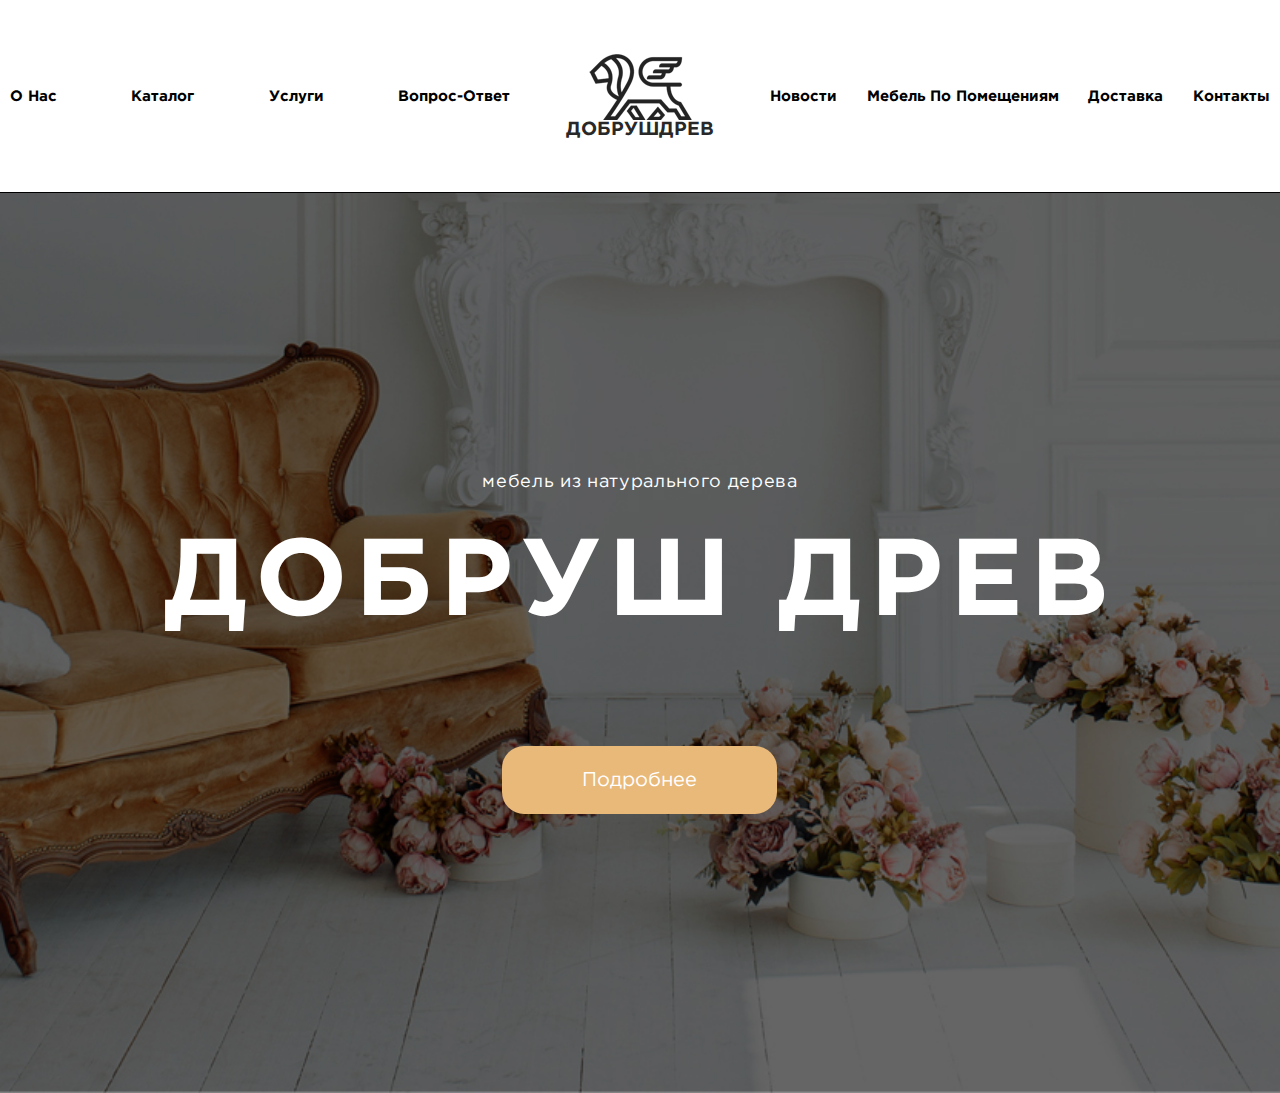
==== dobrobush_page01/index.html @ 9333db60 "update-25.09.2020.18:48" ====
<!DOCTYPE html>
<html lang="ru">
  <head>
    <meta charset="UTF-8"/>
    <meta name="viewport" content="width=device-width, initial-scale=1.0"/>
    <link rel="stylesheet" href="./css/style.css"/>
    <title>ООО "ДобрушДрев" | Мебель премиум класса и пиломатериал от производителя.</title>
  </head>
  <body>
    <div class="wrapper">
      <header class="header">
        <div class="container">
          <div class="header__body">
            <div class="header__logo submain"><a href=""><img src="./img/logo.png" alt=""/></a></div>
            <div class="header__burger"><span></span></div>
            <nav class="header__menu">
              <ul class="header__list">
                <li><a class="header__link" href="#">О нас</a></li>
                <li><a class="header__link" href="#">Каталог</a></li>
                <li><a class="header__link" href="#">Услуги</a></li>
                <li><a class="header__link" href="#">Вопрос-ответ</a></li>
              </ul>
              <div class="header__logo main"><img src="./img/logo.png" alt=""/>
                <h2>добрушдрев</h2>
              </div>
              <ul class="header__list">
                <li><a class="header__link" href="#">Новости</a></li>
                <li><a class="header__link" href="#">Мебель по помещениям</a></li>
                <li><a class="header__link" href="#">Доставка</a></li>
                <li><a class="header__link" href="#">Контакты</a></li>
              </ul>
            </nav>
          </div>
        </div>
      </header>
      <div class="home">
        <div class="container">
          <div class="home__content">
            <div class="home__subtitle">мебель из натурального дерева</div>
            <div class="home__title">ДОБРУШ ДРЕВ</div>
            <div class="home__button"><a class="home__link" href="#">Подробнее</a></div>
          </div>
        </div>
      </div>
      <script src="https://code.jquery.com/jquery-3.5.1.min.js" integrity="sha256-9/aliU8dGd2tb6OSsuzixeV4y/faTqgFtohetphbbj0=" crossorigin="anonymous"></script>
      <script src="./js/header.js"></script>
      <script src="./js/slider.js"></script>
      <script src="./js/slick.min.js"></script>
    </div>
  </body>
</html>
---- dobrobush_page01/css/style.css ----
@charset "UTF-8";
@font-face {
  font-family: "GothamPro";
  src: url("../fonts/GothamProRegular.eot");
  src: local("☺"), url("../fonts/GothamProRegular.woff") format("woff"), url("../fonts/GothamProRegular.ttf") format("truetype"), url("../fonts/GothamProRegular.svg") format("svg");
  font-weight: normal;
  font-style: normal;
}
@font-face {
  font-family: "GothamPro";
  src: url("../fonts/GothamProMedium.eot");
  src: local("☺"), url("../fonts/GothamProMedium.woff") format("woff"), url("../fonts/GothamProMedium.ttf") format("truetype"), url("../fonts/GothamProMedium.svg") format("svg");
  font-weight: 500;
  font-style: normal;
}
@font-face {
  font-family: "GothamPro";
  src: url("../fonts/GothamProBold.eot");
  src: local("☺"), url("../fonts/GothamProBold.woff") format("woff"), url("../fonts/GothamProBold.ttf") format("truetype"), url("../fonts/GothamProBold.svg") format("svg");
  font-weight: 700;
  font-style: normal;
}
/*Обнуление*/
* {
  padding: 0;
  margin: 0;
  border: 0;
}

*, *:before, *:after {
  box-sizing: border-box;
}

:focus, :active {
  outline: none;
}

a:focus, a:active {
  outline: none;
}

nav, footer, header, aside {
  display: block;
}

html, body {
  height: 100%;
  width: 100%;
  font-size: 100%;
  line-height: 1;
  font-size: 16px;
  font-family: Arial, Helvetica, sans-serif;
  -ms-text-size-adjust: 100%;
  -moz-text-size-adjust: 100%;
  -webkit-text-size-adjust: 100%;
  font-weight: 400;
}

input, button, textarea {
  font-family: inherit;
}

input::-ms-clear {
  display: none;
}

button {
  cursor: pointer;
}

button::-moz-focus-inner {
  padding: 0;
  border: 0;
}

a, a:visited {
  text-decoration: none;
}

a:hover {
  text-decoration: none;
}

ul li {
  list-style: none;
}

img {
  vertical-align: top;
}

h1, h2, h3, h4, h5, h6 {
  font-size: inherit;
  font-weight: 400;
}

/*--------------------*/
.header {
  width: 100%;
  top: 0;
  left: 0;
  z-index: 50;
  border-bottom: 1px solid #000;
}
.header:before {
  content: "";
  width: 100%;
  height: 100%;
  background-color: #fff;
  z-index: 2;
}
.header__body {
  position: relative;
  display: flex;
  justify-content: space-between;
  height: 192px;
  align-items: center;
}
.header__logo {
  display: flex;
  flex-direction: column;
  width: 163px;
  flex: 0 0 60px;
  position: relative;
  z-index: 3;
}
.header__logo h2 {
  color: #282828;
  font-size: 19px;
  font-weight: 700;
  text-transform: uppercase;
  text-align: center;
}
.header__logo img {
  margin: 0 auto;
  height: 66px;
  width: 103px;
  max-width: 100%;
  display: block;
}
.header__burger {
  display: none;
}
.header__menu {
  width: 100%;
  display: flex;
  justify-content: space-between;
}
.header__list {
  padding-top: 35px;
  display: flex;
  justify-content: space-between;
  width: 500px;
  display: flex;
  position: relative;
  z-index: 2;
}
.header__list li {
  list-style: none;
}
.header__link {
  font-weight: 700;
  color: #000;
  text-transform: capitalize;
  font-size: 15px;
  text-decoration: none;
}

.logo__title {
  color: #282828;
  font-size: 19px;
  font-weight: 700;
  text-transform: uppercase;
  text-align: center;
}

.submain {
  display: none;
  margin-left: 0;
}

@media (min-width: 2559px) {
  .header__body {
    height: 172px;
  }
  .header__list {
    padding-top: 35px;
    width: 500px;
    z-index: 2;
  }
  .header__link {
    font-weight: 700;
    font-size: 16px;
  }
  .header__logo {
    width: 163px;
    flex: 0 0 60px;
    z-index: 3;
  }
  .header__logo h2 {
    font-size: 20px;
    font-weight: 700;
  }
  .header__logo img {
    height: 56px;
    width: 93px;
  }

  .submain {
    display: none;
    margin-left: 0;
  }

  .logo__title {
    color: #282828;
    font-size: 18px;
    font-weight: 700;
    text-transform: uppercase;
    text-align: center;
  }
}
@media (max-width: 1024px) {
  .header__body {
    height: 172px;
  }
  .header__list {
    padding-top: 35px;
    width: 410px;
    z-index: 2;
  }
  .header__link {
    font-weight: 700;
    font-size: 14px;
  }
  .header__logo {
    width: 163px;
    flex: 0 0 60px;
    z-index: 3;
  }
  .header__logo h2 {
    font-size: 16px;
    font-weight: 700;
  }
  .header__logo img {
    height: 56px;
    width: 93px;
  }

  .submain {
    display: none;
    margin-left: 0;
  }

  .logo__title {
    color: #282828;
    font-size: 18px;
    font-weight: 700;
    text-transform: uppercase;
    text-align: center;
  }
}
@media (max-width: 768px) {
  .header {
    position: fixed;
  }
  .header:before {
    content: "";
    position: absolute;
    top: 0;
    left: 0;
    width: 100%;
    height: 100%;
    background-color: #fff;
    z-index: 2;
  }
  .header__logo {
    flex: 0 0 40px;
  }
  .header__logo img {
    margin: 0 auto;
    height: 40px;
    width: 56px;
    max-width: 103px;
    display: block;
  }
  .header__body {
    height: 60px;
    display: flex;
  }
  .header__body.active {
    justify-content: center;
  }
  .header__burger {
    display: block;
    position: relative;
    width: 30px;
    height: 20px;
    position: relative;
    z-index: 3;
  }
  .header__burger span {
    background-color: #000;
    position: absolute;
    left: 0;
    width: 100%;
    height: 2px;
    top: 9px;
    transition: all 0.3s ease 0s;
  }
  .header__burger:before, .header__burger:after {
    background-color: #000;
    content: "";
    position: absolute;
    width: 100%;
    height: 2px;
    left: 0;
    transition: all 0.3s ease 0s;
  }
  .header__burger:before {
    top: 0;
  }
  .header__burger:after {
    bottom: 0;
  }
  .header__menu {
    overflow: auto;
    position: fixed;
    top: -100%;
    left: 0;
    width: 100%;
    height: 100%;
    background-color: #e9b979;
    padding: 70px 10px 20px 10px;
    transition: all 0.3s ease 0s;
    display: flex;
    flex-direction: column;
    justify-content: start;
  }
  .header__menu.active {
    top: 0;
    padding-top: 90px;
  }
  .header__list {
    top: 0;
    display: block;
    width: 350px;
    margin: 0 auto;
  }
  .header__link {
    text-align: center;
    font-size: 28px;
    margin: 0 auto;
    color: #fff;
  }
  .header__burger.active span {
    transform: scale(0);
  }
  .header__burger.active:before {
    transform: rotate(45deg);
    top: 9px;
  }
  .header__burger.active:after {
    transform: rotate(-45deg);
    bottom: 9px;
  }

  .main {
    display: none;
  }

  .content__text {
    padding-top: 10px;
  }

  .submain {
    display: block;
  }

  body.lock {
    overflow: hidden;
  }
}
@media (max-width: 500px) {
  .header__list {
    top: 0;
    display: block;
    width: 300px;
    margin: 0 auto;
  }
  .header__link {
    text-align: center;
    font-size: 24px;
    margin: 0 auto;
    color: #fff;
  }
}
.home {
  background: url(../img/home-background.jpg) no-repeat center;
  background-size: cover;
  color: #fff;
  text-align: center;
  height: 100vh;
  display: flex;
  flex-direction: column;
  justify-content: center;
}
.home__content {
  padding: 0 10px 0 10px;
}
.home__subtitle {
  font-size: 18px;
  font-weight: 400;
  letter-spacing: 0.66px;
}
.home__title {
  margin-top: 38px;
  margin-bottom: 108px;
  font-size: 109px;
  font-weight: bold;
  letter-spacing: 7.22px;
}
.home__button {
  display: flex;
  justify-content: center;
}
.home__link {
  margin: 0 auto;
  display: block;
  color: #fff;
  padding: 24px 80px;
  background-color: #e9b979;
  transition: 0.3s linear;
  border-radius: 22px;
  font-size: 20px;
}
.home__link:hover {
  background-color: #fff;
  color: #e9b979;
}

@media screen and (width: 2560px) {
  .home__content {
    padding: 0 10px 0 10px;
  }
  .home__subtitle {
    font-size: 36px;
  }
  .home__title {
    margin-top: 48px;
    margin-bottom: 118px;
    font-size: 100px;
  }
  .home__link {
    margin: 0 auto;
    display: block;
    color: #fff;
    padding: 38px 96px;
    font-size: 34px;
    border-radius: 42px;
  }
}
@media screen and (max-width: 1025px) {
  .home__title {
    font-size: 80px;
  }
}
@media screen and (max-width: 769px) {
  .home {
    margin-top: 60px;
  }
  .home__content {
    padding: 0 10px 0 10px;
  }
  .home__subtitle {
    font-size: 16px;
  }
  .home__title {
    margin-top: 28px;
    margin-bottom: 38px;
    font-size: 60px;
  }
  .home__link {
    padding: 18px 74px;
    font-size: 24px;
  }
}
@media screen and (max-width: 426px) {
  .home__content {
    padding: 0 10px 0 10px;
  }
  .home__subtitle {
    font-size: 14px;
  }
  .home__title {
    margin-top: 36px;
    margin-bottom: 44px;
    font-size: 38px;
  }
  .home__link {
    padding: 14px 70px;
    font-size: 22px;
  }
}
@media screen and (max-width: 376px) {
  .home__content {
    padding: 0 10px 0 10px;
  }
  .home__subtitle {
    font-size: 12px;
  }
  .home__title {
    margin-top: 28px;
    margin-bottom: 38px;
    font-size: 32px;
  }
  .home__link {
    padding: 14px 70px;
    font-size: 20px;
  }
}
@media screen and (max-width: 321px) {
  .home__content {
    padding: 0 10px 0 10px;
  }
  .home__subtitle {
    font-size: 12px;
  }
  .home__title {
    margin-top: 28px;
    margin-bottom: 38px;
    font-size: 26px;
  }
  .home__link {
    padding: 10px 40px;
    font-size: 18px;
  }
}
.wrapper {
  overflow: hidden;
  font-family: GothamPro;
}

.container {
  padding: 0 10px;
  overflow: hidden;
  max-width: 1440px;
  margin: 0 auto;
}
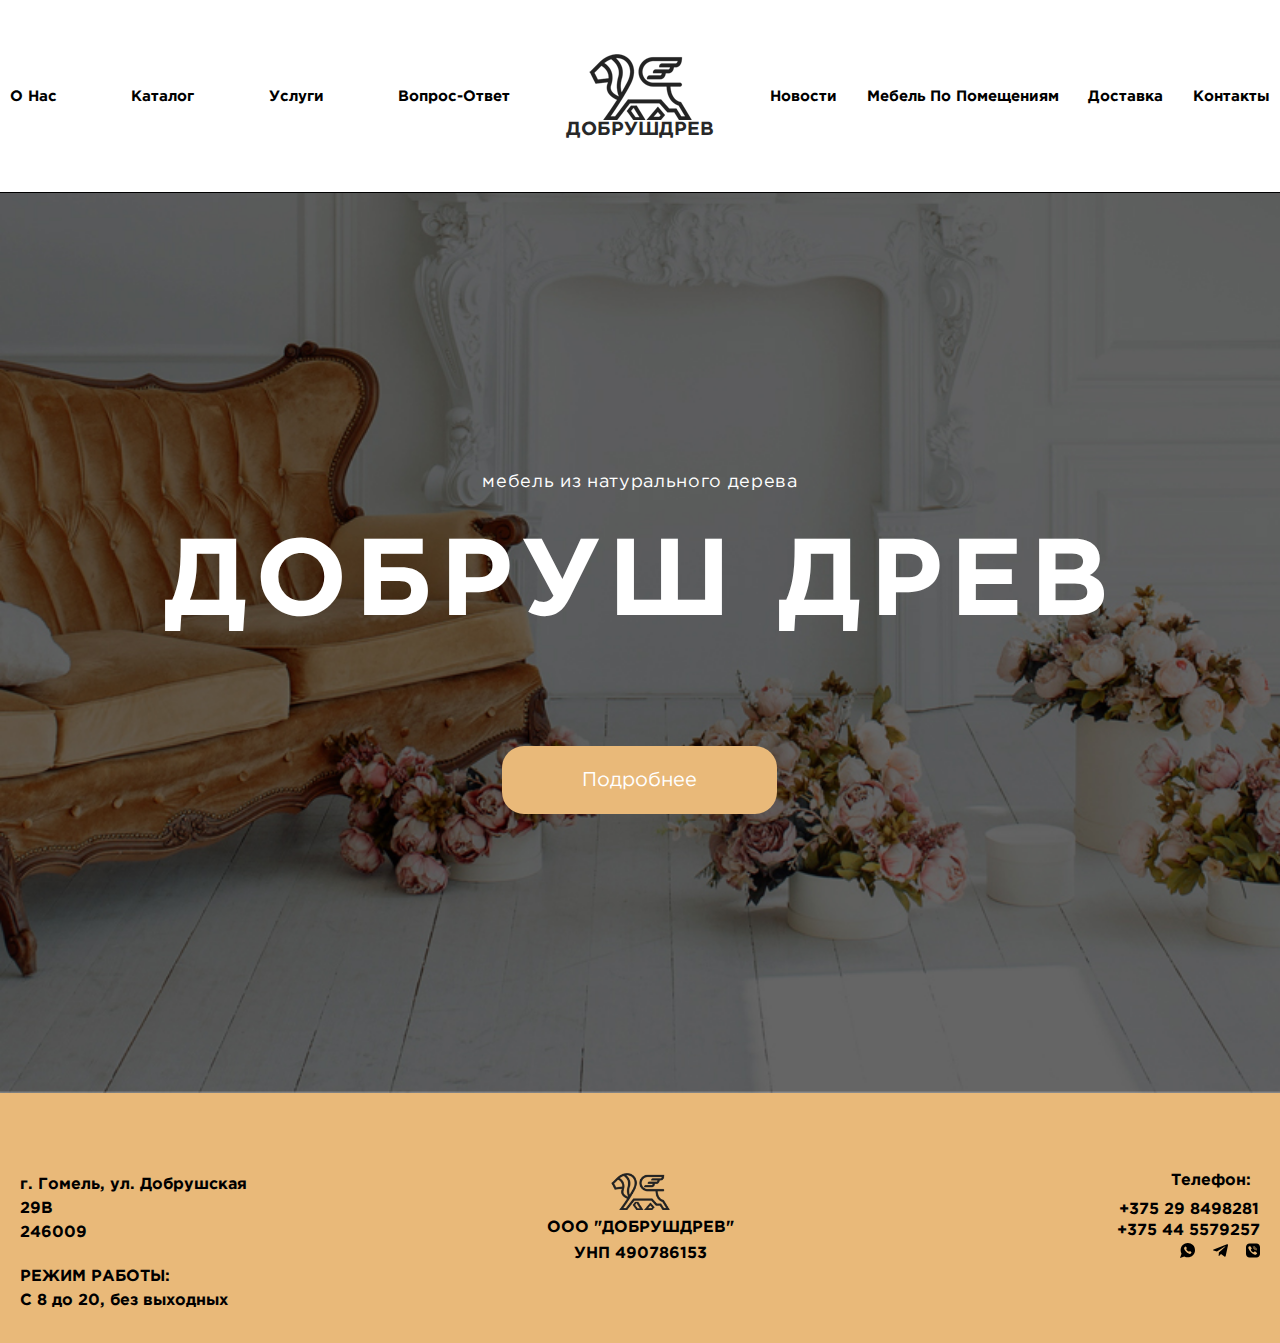
==== commit cf37a638: "update-25.09.2020.18:56" ====
--- a/dobrobush_page01/index.html
+++ b/dobrobush_page01/index.html
@@ -42,6 +42,30 @@
           </div>
         </div>
       </div>
+      <footer class="footer">
+        <div class="container">
+          <div class="footer__content">
+            <div class="footer__left-block">
+              <div class="footer__address">г. Гомель, ул. Добрушская 29В<br/>246009</div>
+              <div class="footer__operating-mode">РЕЖИМ РАБОТЫ:<br/>С 8 до 20, без выходных</div>
+            </div>
+            <div class="footer__center-block">
+              <div class="footer__logo"><a href=""><img class="footer-logo__img" src="./img/logo.png" alt=""/></a>
+                <div class="footer__title">ООО "ДОБРУШДРЕВ"</div>
+                <div class="footer__subtitle">УНП 490786153</div>
+              </div>
+            </div>
+            <div class="footer__right-block">
+              <div class="footer__tel-num">
+                <div class="tel-num__title">Телефон:</div>
+                <div class="tel-num__tel-num1">+375 29 8498281 </div>
+                <div class="tel-num__tel-num2">+375 44 5579257</div>
+              </div>
+              <div class="footer__list-of-soc-net"><a class="footer__whatsapp" href=""><img class="whatsapp__img" src="./img/ico/whatsapp.svg" alt=""/></a><a class="footer__telegram" href=""><img class="telegram__img" src="./img/ico/telegram.svg" alt=""/></a><a class="footer__viber" href=""><img class="viber__img" src="./img/ico/viber.svg" alt=""/></a></div>
+            </div>
+          </div>
+        </div>
+      </footer>
       <script src="https://code.jquery.com/jquery-3.5.1.min.js" integrity="sha256-9/aliU8dGd2tb6OSsuzixeV4y/faTqgFtohetphbbj0=" crossorigin="anonymous"></script>
       <script src="./js/header.js"></script>
       <script src="./js/slider.js"></script>
--- a/dobrobush_page01/css/style.css
+++ b/dobrobush_page01/css/style.css
@@ -259,7 +259,7 @@
     text-align: center;
   }
 }
-@media (max-width: 768px) {
+@media (max-width: 934px) {
   .header {
     position: fixed;
   }
@@ -535,6 +535,363 @@
     font-size: 18px;
   }
 }
+.footer {
+  margin-top: auto;
+  padding: 0 10px;
+  width: 100%;
+  background-color: #e9b979;
+  font-weight: bold;
+}
+.footer__content {
+  height: 250px;
+  display: flex;
+  flex-wrap: wrap;
+  justify-content: space-between;
+}
+.footer__left-block {
+  margin-top: 80px;
+  line-height: 1.5;
+  display: flex;
+  flex-direction: column;
+  max-width: 260px;
+}
+.footer__address {
+  margin-bottom: 20px;
+}
+.footer__center-block {
+  margin-top: 80px;
+  display: flex;
+  flex-direction: column;
+  text-align: center;
+  width: 260px;
+}
+.footer__title {
+  margin-bottom: 10px;
+}
+.footer__right-block {
+  position: relative;
+  margin-top: 80px;
+  display: flex;
+  flex-direction: column;
+  width: 260px;
+}
+.footer__tel-num {
+  position: absolute;
+  right: 0;
+  text-align: center;
+  display: flex;
+  flex-direction: column;
+}
+.footer__list-of-soc-net {
+  position: absolute;
+  right: 0;
+  top: 60px;
+  margin-top: 10px;
+  margin-bottom: 10px;
+  margin-left: 48px;
+  width: 80px;
+  display: flex;
+  justify-content: space-between;
+}
+.tel-num__title {
+  margin-left: 45px;
+  margin-bottom: 13px;
+}
+.tel-num__tel-num1 {
+  margin-bottom: 5px;
+}
+.footer-logo__img {
+  margin-bottom: 10px;
+  width: 59px;
+  height: 37px;
+}
+
+.whatsapp__img {
+  display: block;
+  height: 15px;
+  width: 15px;
+}
+
+.telegram__img {
+  display: block;
+  width: 19px;
+  height: 15px;
+}
+
+.viber__img {
+  display: block;
+  width: 14px;
+  height: 15px;
+}
+
+@media screen and (max-width: 1023px) {
+  .footer {
+    width: 100%;
+  }
+  .footer__content {
+    height: 230px;
+  }
+  .footer__left-block {
+    margin-top: 80px;
+    max-width: 230px;
+    font-size: 14px;
+  }
+  .footer__address {
+    margin-bottom: 20px;
+    font-size: 14px;
+  }
+  .footer__center-block {
+    margin-top: 80px;
+    width: 230px;
+  }
+  .footer__title {
+    margin-bottom: 10px;
+  }
+  .footer__right-block {
+    margin-top: 80px;
+    width: 240px;
+    font-size: 14px;
+  }
+  .footer__list-of-soc-net {
+    right: 0;
+    top: 60px;
+    margin-top: 20px;
+    margin-bottom: 10px;
+    margin-left: 48px;
+    width: 100px;
+    display: flex;
+    justify-content: space-between;
+  }
+
+  .footer-logo__img {
+    margin-bottom: 10px;
+    width: 64px;
+    height: 42px;
+  }
+
+  .whatsapp__img {
+    height: 20px;
+    width: 20px;
+  }
+
+  .telegram__img {
+    width: 24px;
+    height: 20px;
+  }
+
+  .viber__img {
+    width: 19px;
+    height: 20px;
+  }
+}
+@media screen and (max-width: 768px) {
+  .footer {
+    width: 100%;
+  }
+  .footer__content {
+    height: 230px;
+  }
+  .footer__left-block {
+    margin-top: 80px;
+    max-width: 200px;
+    font-size: 13px;
+  }
+  .footer__address {
+    margin-bottom: 20px;
+    font-size: 13px;
+  }
+  .footer__center-block {
+    margin-top: 80px;
+    width: 200px;
+  }
+  .footer__title {
+    margin-bottom: 10px;
+  }
+  .footer__right-block {
+    margin-top: 80px;
+    width: 200px;
+    font-size: 13px;
+  }
+  .footer__list-of-soc-net {
+    width: 80px;
+  }
+}
+@media screen and (max-width: 657px) {
+  .footer {
+    position: static;
+    width: 100%;
+  }
+  .footer__content {
+    min-height: 425px;
+    display: flex;
+    flex-wrap: wrap;
+    justify-content: space-between;
+    justify-content: center;
+  }
+  .footer__left-block {
+    justify-content: center;
+    margin-top: 0px;
+    max-width: 450px;
+    font-size: 16px;
+    height: 110px;
+  }
+  .footer__address {
+    margin-bottom: 0px;
+    font-size: 16px;
+  }
+  .footer__center-block {
+    height: 110px;
+    justify-content: center;
+    margin-top: 0px;
+    width: 450px;
+  }
+  .footer__title {
+    margin-bottom: 10px;
+  }
+  .footer__right-block {
+    height: 110px;
+    margin-top: 0px;
+    max-width: 450px;
+    font-size: 16px;
+    display: flex;
+    flex-wrap: wrap;
+    flex-direction: column-reverse;
+    justify-content: center;
+    border: 1px solid #000;
+  }
+  .footer__list-of-soc-net {
+    right: 50px;
+    top: 0;
+    margin-top: 0px;
+    margin-left: 0px;
+    width: 100px;
+    display: flex;
+    border: 1px solid #000;
+    justify-content: space-between;
+  }
+  .footer__tel-num {
+    margin-top: 60px;
+    position: absolute;
+    right: 35px;
+    text-align: center;
+    display: flex;
+    flex-direction: column;
+  }
+
+  .footer-logo__img {
+    margin-bottom: 10px;
+    width: 64px;
+    height: 42px;
+  }
+
+  .whatsapp__img {
+    height: 20px;
+    width: 20px;
+  }
+
+  .telegram__img {
+    width: 24px;
+    height: 20px;
+  }
+
+  .viber__img {
+    width: 19px;
+    height: 20px;
+  }
+
+  .tel-num__title {
+    margin-left: 0px;
+    margin-bottom: 10px;
+  }
+}
+@media screen and (max-width: 426px) {
+  .footer {
+    position: static;
+    width: 100%;
+  }
+  .footer__content {
+    min-height: 425px;
+    display: flex;
+    flex-wrap: wrap;
+    justify-content: space-between;
+    justify-content: center;
+  }
+  .footer__left-block {
+    justify-content: center;
+    margin-top: 0px;
+    max-width: 400px;
+    font-size: 14px;
+    height: 110px;
+  }
+  .footer__address {
+    margin-bottom: 0px;
+    font-size: 14px;
+  }
+  .footer__center-block {
+    height: 110px;
+    justify-content: center;
+    margin-top: 0px;
+    width: 400px;
+  }
+  .footer__title {
+    margin-bottom: 10px;
+  }
+  .footer__right-block {
+    height: 110px;
+    margin-top: 0px;
+    max-width: 400px;
+    font-size: 14px;
+    display: flex;
+    flex-wrap: wrap;
+    flex-direction: column-reverse;
+    justify-content: center;
+    border: 1px solid #000;
+  }
+  .footer__list-of-soc-net {
+    right: 50px;
+    top: 0;
+    margin-top: 0px;
+    margin-left: 0px;
+    width: 100px;
+    display: flex;
+    border: 1px solid #000;
+    justify-content: space-between;
+  }
+  .footer__tel-num {
+    margin-top: 60px;
+    position: absolute;
+    right: 35px;
+    text-align: center;
+    display: flex;
+    flex-direction: column;
+  }
+
+  .footer-logo__img {
+    margin-bottom: 10px;
+    width: 64px;
+    height: 42px;
+  }
+
+  .whatsapp__img {
+    height: 20px;
+    width: 20px;
+  }
+
+  .telegram__img {
+    width: 24px;
+    height: 20px;
+  }
+
+  .viber__img {
+    width: 19px;
+    height: 20px;
+  }
+
+  .tel-num__title {
+    margin-left: 0px;
+    margin-bottom: 10px;
+  }
+}
 .wrapper {
   overflow: hidden;
   font-family: GothamPro;
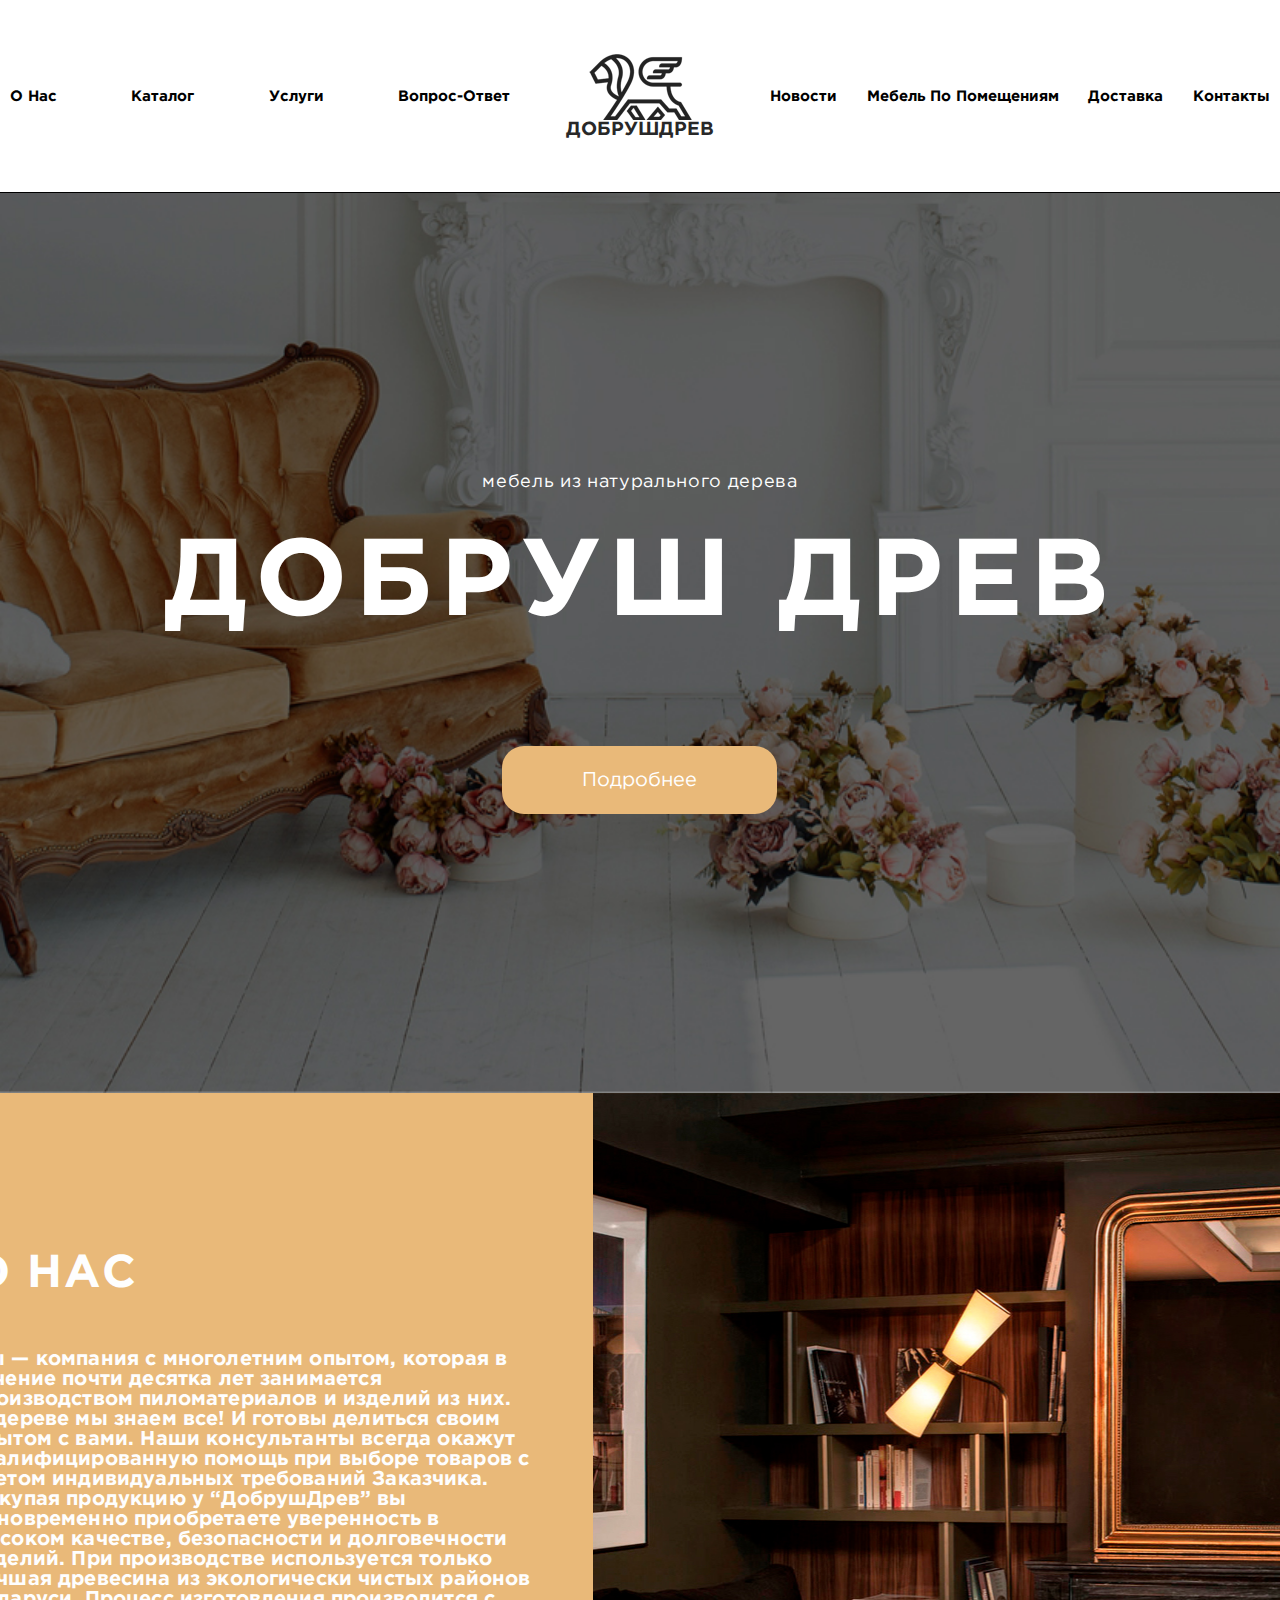
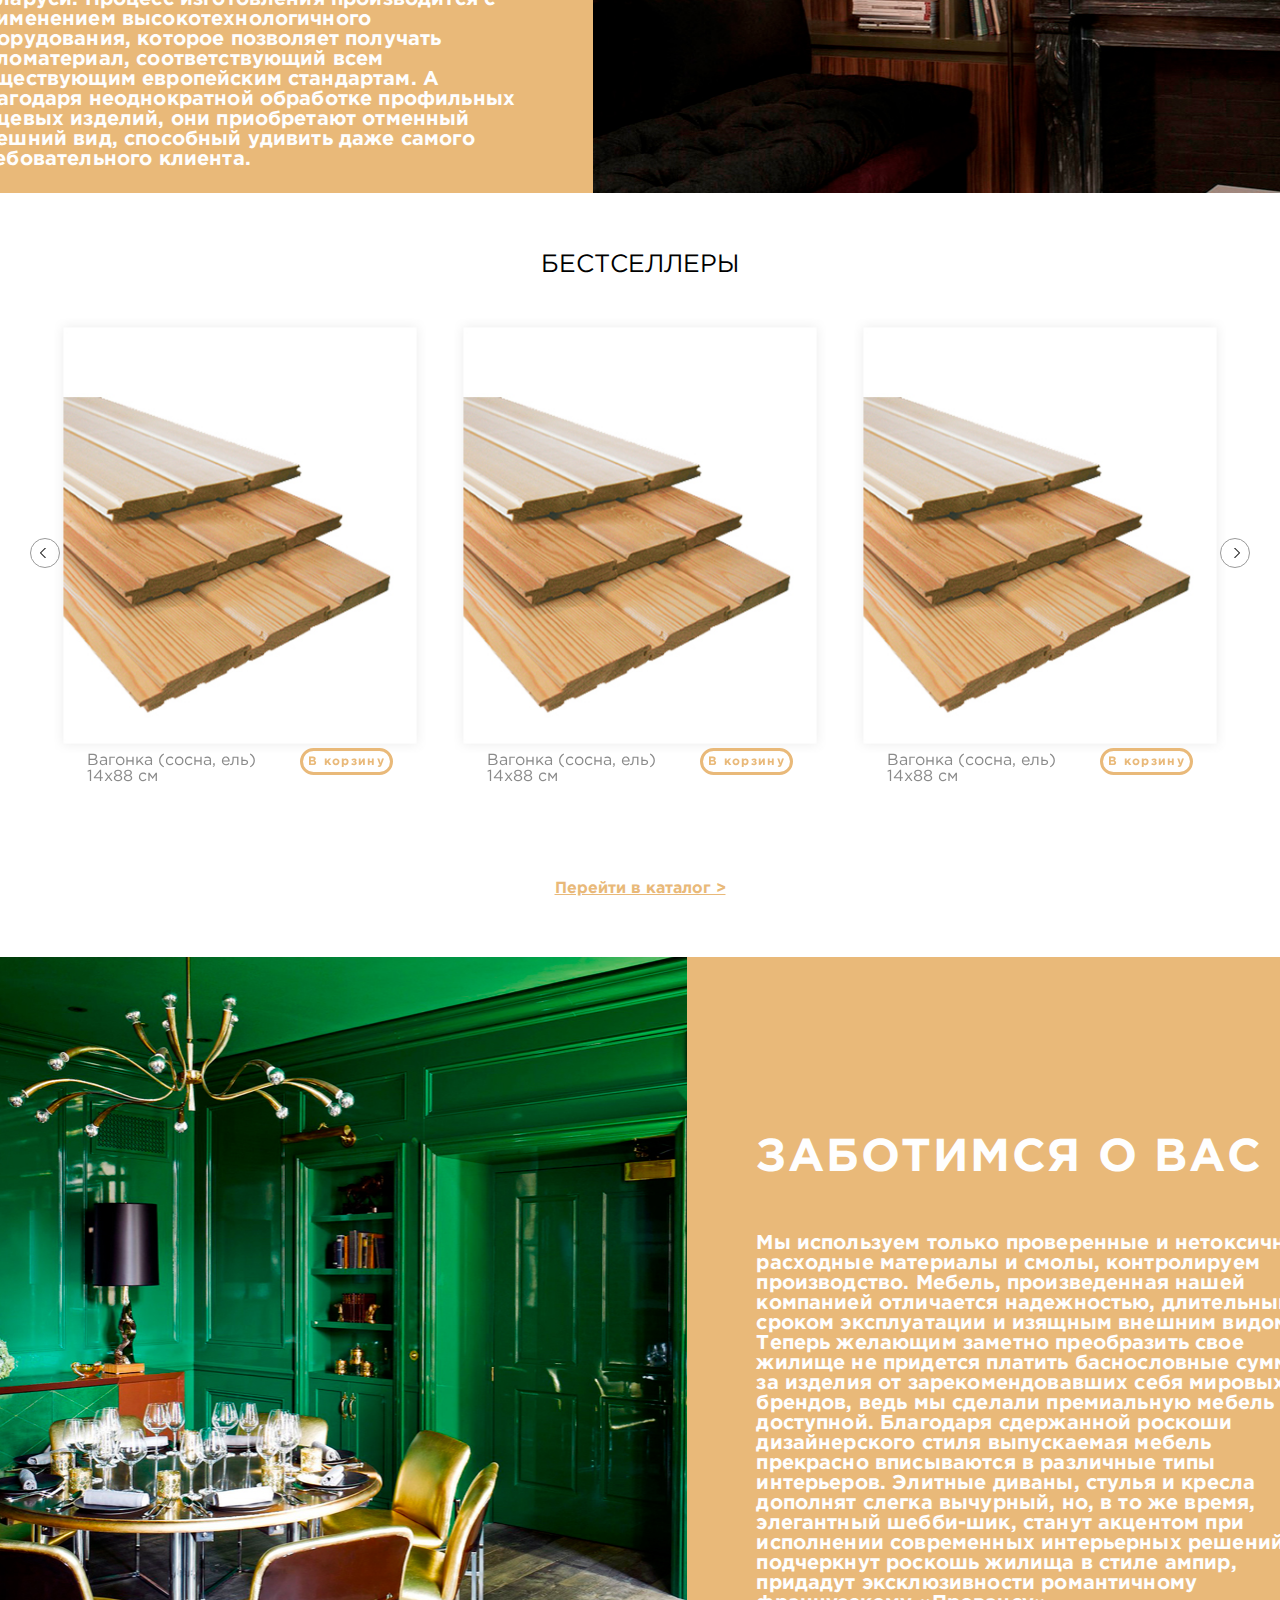
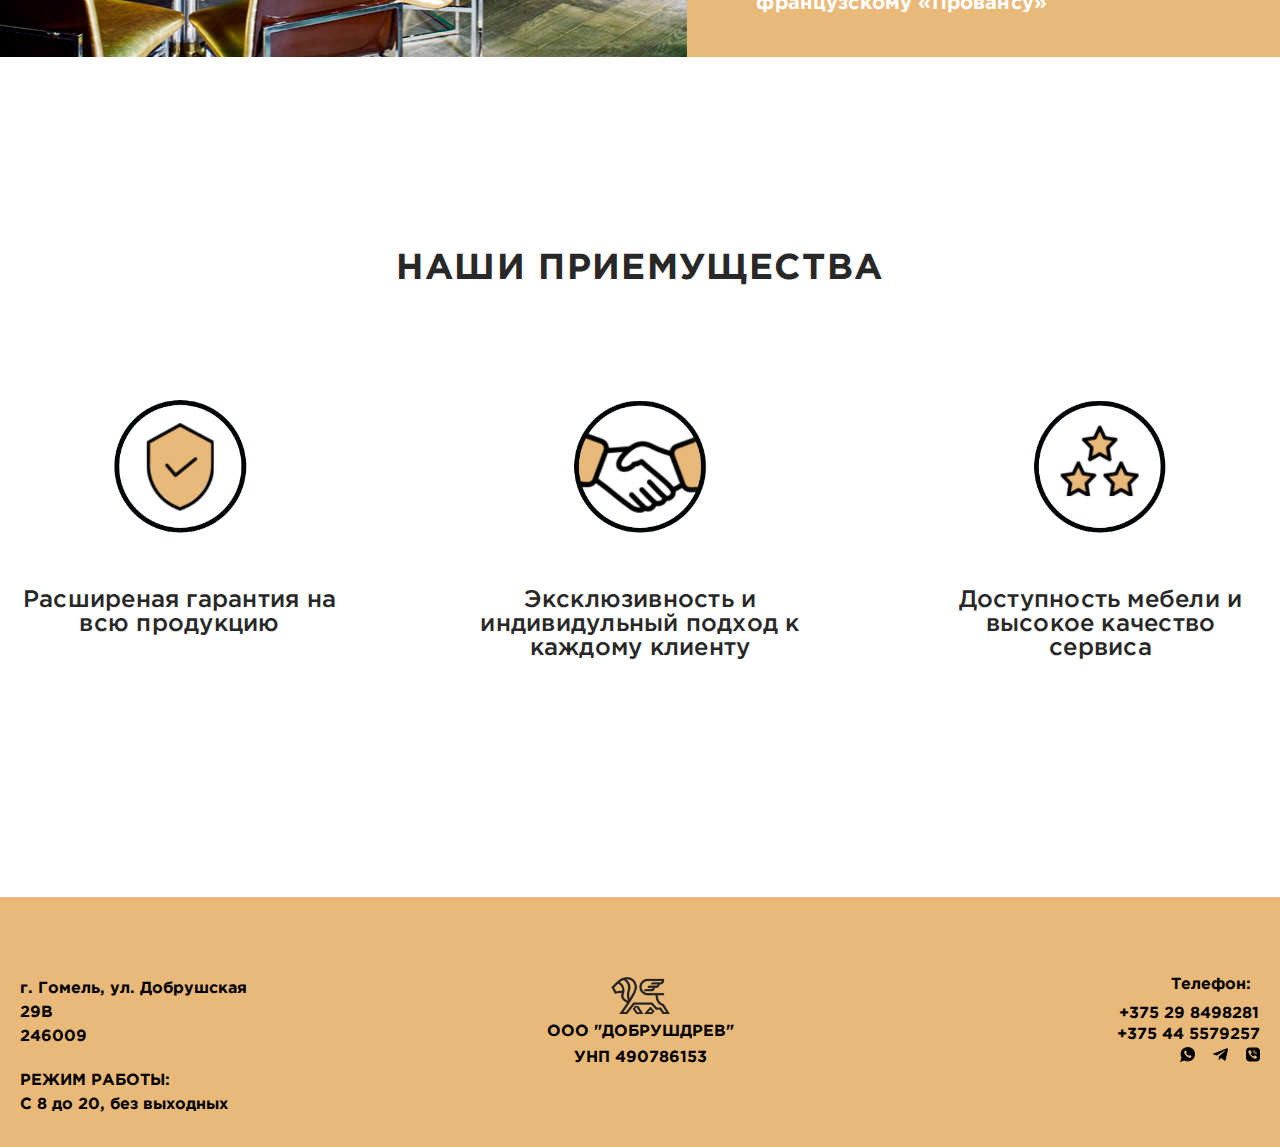
==== commit cb7bebf4: "update-25.09.2020.20:29" ====
--- a/dobrobush_page01/index.html
+++ b/dobrobush_page01/index.html
@@ -42,6 +42,115 @@
           </div>
         </div>
       </div>
+      <div class="about">
+        <div class="about__content">
+          <div class="about__left-block">
+            <div class="left-block__container">
+              <h2 class="about__title">О нас</h2>
+              <p class="about__text">Мы — компания с многолетним опытом, которая  в течение почти десятка лет занимается производством  пиломатериалов и изделий из них. О дереве мы знаем все! И готовы делиться своим опытом с вами. Наши консультанты всегда окажут квалифицированную помощь при выборе товаров с учетом индивидуальных требований Заказчика. Покупая продукцию у “ДобрушДрев” вы одновременно приобретаете уверенность в высоком качестве, безопасности и долговечности изделий. При производстве используется только лучшая древесина из экологически чистых районов Беларуси. Процесс изготовления производится с применением высокотехнологичного оборудования, которое позволяет получать пиломатериал, соответствующий всем существующим европейским стандартам. А благодаря неоднократной обработке профильных лицевых изделий, они приобретают отменный внешний вид, способный удивить даже самого требовательного клиента.  </p>
+              <div class="about__button"><a class="about__link" href="#">Перейти в галерею ></a></div>
+            </div>
+          </div>
+          <div class="about__right-block"></div>
+        </div>
+      </div>
+      <div class="bestsellers">
+        <div class="container">
+          <div class="bestsellers__content">
+            <div class="bestsellers__title">БЕСТСЕЛЛЕРЫ</div>
+            <div class="slider">
+              <div class="slider__item"><a href=""><img class="slider__img" src="./img/lining.jpg" alt=""/></a>
+                <div class="slider__item_inner">
+                  <div class="inner__block">
+                    <h2 class="slider__title">Вагонка (сосна, ель)</h2>
+                    <h2 class="slider__subtitle">14x88 см</h2>
+                  </div>
+                  <div class="inner__block"><a class="slider__button" href="">В корзину</a></div>
+                </div>
+              </div>
+              <div class="slider__item"><a href=""><img class="slider__img" src="./img/lining.jpg" alt=""/></a>
+                <div class="slider__item_inner">
+                  <div class="inner__block">
+                    <h2 class="slider__title">Вагонка (сосна, ель)</h2>
+                    <h2 class="slider__subtitle">14x88 см</h2>
+                  </div>
+                  <div class="inner__block"><a class="slider__button" href="">В корзину</a></div>
+                </div>
+              </div>
+              <div class="slider__item"><a href=""><img class="slider__img" src="./img/lining.jpg" alt=""/></a>
+                <div class="slider__item_inner">
+                  <div class="inner__block">
+                    <h2 class="slider__title">Вагонка (сосна, ель)</h2>
+                    <h2 class="slider__subtitle">14x88 см</h2>
+                  </div>
+                  <div class="inner__block"><a class="slider__button" href="">В корзину</a></div>
+                </div>
+              </div>
+              <div class="slider__item"><a href=""><img class="slider__img" src="./img/lining.jpg" alt=""/></a>
+                <div class="slider__item_inner">
+                  <div class="inner__block">
+                    <h2 class="slider__title">Вагонка (сосна, ель)</h2>
+                    <h2 class="slider__subtitle">14x88 см</h2>
+                  </div>
+                  <div class="inner__block"><a class="slider__button" href="">В корзину</a></div>
+                </div>
+              </div>
+              <div class="slider__item"><a href=""><img class="slider__img" src="./img/lining.jpg" alt=""/></a>
+                <div class="slider__item_inner">
+                  <div class="inner__block">
+                    <h2 class="slider__title">Вагонка (сосна, ель)</h2>
+                    <h2 class="slider__subtitle">14x88 см</h2>
+                  </div>
+                  <div class="inner__block"><a class="slider__button" href="">В корзину</a></div>
+                </div>
+              </div>
+              <div class="slider__item"><a href=""><img class="slider__img" src="./img/lining.jpg" alt=""/></a>
+                <div class="slider__item_inner">
+                  <div class="inner__block">
+                    <h2 class="slider__title">Вагонка (сосна, ель)</h2>
+                    <h2 class="slider__subtitle">14x88 см</h2>
+                  </div>
+                  <div class="inner__block"><a class="slider__button" href="">В корзину</a></div>
+                </div>
+              </div>
+            </div>
+            <div class="bestsellers__button"><a class="bestsellers__link" href="">Перейти в каталог ></a></div>
+          </div>
+        </div>
+      </div>
+      <div class="care">
+        <div class="care__content">
+          <div class="care__left-block"></div>
+          <div class="care__right-block">
+            <div class="right-block__container">
+              <h2 class="care__title">ЗАБОТИМСЯ О ВАС</h2>
+              <p class="care__text">Мы используем только проверенные и нетоксичные расходные материалы и смолы, контролируем производство. Мебель, произведенная нашей компанией отличается надежностью, длительным сроком эксплуатации и изящным внешним видом. Теперь желающим заметно преобразить свое жилище не придется платить баснословные суммы за изделия от зарекомендовавших себя мировых брендов, ведь мы сделали премиальную мебель доступной. Благодаря сдержанной роскоши дизайнерского стиля выпускаемая мебель прекрасно вписываются в различные типы интерьеров. Элитные диваны, стулья и кресла дополнят слегка вычурный, но, в то же время, элегантный шебби-шик, станут акцентом при исполнении современных интерьерных решений, подчеркнут роскошь жилища в стиле ампир, придадут эксклюзивности романтичному французскому «Провансу»</p>
+              <div class="care__button"><a class="care__link" href="#">Подробнее ></a></div>
+            </div>
+          </div>
+        </div>
+      </div>
+      <div class="advantages">
+        <div class="container">
+          <div class="advantages__content">
+            <h2 class="advantages__title">НАШИ ПРИЕМУЩЕСТВА</h2>
+            <div class="advantages__list-of-advantages"> 
+              <div class="advantages__item">
+                <div class="advantages__circle"><img class="advantages__img" src="./img/left.png" alt=""/></div>
+                <p class="advantages__text">Расширеная гарантия на всю продукцию</p>
+              </div>
+              <div class="advantages__item">
+                <div class="advantages__circle"><img class="advantages__img" src="./img/center.png" alt=""/></div>
+                <p class="advantages__text">Эксклюзивность и индивидульный подход к каждому клиенту</p>
+              </div>
+              <div class="advantages__item">
+                <div class="advantages__circle"><img class="advantages__img" src="./img/right.png" alt=""/></div>
+                <p class="advantages__text">Доступность мебели и высокое качество сервиса</p>
+              </div>
+            </div>
+          </div>
+        </div>
+      </div>
       <footer class="footer">
         <div class="container">
           <div class="footer__content">
--- a/dobrobush_page01/css/style.css
+++ b/dobrobush_page01/css/style.css
@@ -535,6 +535,1134 @@
     font-size: 18px;
   }
 }
+.about {
+  color: #fff;
+}
+.about__content {
+  overflow: hidden;
+  width: 100%;
+  display: flex;
+}
+.about__left-block {
+  position: relative;
+  background-color: #e9b979;
+  height: 803px;
+  width: 46.3%;
+}
+.about__title {
+  width: 169px;
+  color: #fefefe;
+  font-size: 46px;
+  font-weight: bold;
+  letter-spacing: 1.74px;
+  text-transform: uppercase;
+  padding-bottom: 52px;
+}
+.about__text {
+  padding-bottom: 68px;
+  color: #fefefe;
+  font-size: 16px;
+  font-weight: bold;
+  letter-spacing: 0.16px;
+}
+.about__link {
+  color: #fefefe;
+  font-size: 17px;
+  font-weight: bold;
+  text-decoration: underline;
+  letter-spacing: 0.16px;
+}
+.about__right-block {
+  width: 100%;
+  display: flex;
+  justify-content: center;
+  width: 53.7%;
+  height: 803px;
+  background: url(../img/about.jpg) no-repeat center;
+  background-size: cover;
+}
+.left-block__container {
+  display: flex;
+  flex-direction: column;
+  justify-content: center;
+  padding: 0 10px 0 10px;
+  position: absolute;
+  right: 49px;
+  margin-bottom: 86px;
+  width: 600px;
+  max-height: 803px;
+  height: 803px;
+}
+
+@media screen and (min-width: 2559px) {
+  .about__title {
+    font-size: 46px;
+    padding-bottom: 52px;
+  }
+  .about__text {
+    padding-bottom: 50px;
+    font-size: 20px;
+    letter-spacing: 0.16px;
+    line-height: 20px;
+  }
+  .about__link {
+    font-size: 20px;
+  }
+
+  .left-block__container {
+    max-width: 100%;
+    height: 100%;
+    right: 10px;
+  }
+}
+@media screen and (max-width: 1441px) {
+  .about__title {
+    font-size: 46px;
+    padding-bottom: 52px;
+  }
+  .about__text {
+    padding-bottom: 50px;
+    font-size: 20px;
+    letter-spacing: 0.16px;
+  }
+  .about__link {
+    font-size: 20px;
+  }
+
+  .left-block__container {
+    margin-left: 0;
+    margin-right: 0;
+    max-width: 100%;
+    padding: 0 20px;
+    height: 100%;
+  }
+}
+@media screen and (width: 1280px) {
+  .about__content {
+    margin-left: 0;
+    margin-right: 0px;
+    max-width: 100%;
+    height: 700px;
+  }
+  .about__left-block {
+    margin-left: 0;
+    margin-right: 0px;
+    max-width: 100%;
+    padding-right: 10px;
+  }
+  .about .left-block__container {
+    margin-top: 50px;
+    margin-left: 0;
+    margin-right: 0px;
+    max-width: 100%;
+    padding-right: 10px;
+  }
+}
+@media screen and (max-width: 1025px) {
+  .about__content {
+    flex-wrap: wrap-reverse;
+  }
+  .about__title {
+    margin: 0 auto;
+    padding-bottom: 30px;
+    padding-top: 20px;
+    font-size: 40px;
+  }
+  .about__text {
+    font-size: 26px;
+    padding-bottom: 30px;
+  }
+  .about__link {
+    font-size: 26px;
+  }
+  .about__left-block {
+    width: 100%;
+    display: flex;
+    flex-direction: column;
+    text-align: center;
+    justify-content: center;
+    height: 100vh;
+  }
+  .about__right-block {
+    width: 100%;
+    height: 100vh;
+  }
+
+  .left-block__container {
+    margin: 0;
+    display: flex;
+    flex-direction: column;
+    width: 100%;
+    right: 0;
+  }
+}
+@media screen and (max-width: 769px) {
+  .about__title {
+    margin: 0 auto;
+    padding-bottom: 30px;
+    padding-top: 16px;
+    font-size: 36px;
+  }
+  .about__text {
+    font-size: 22px;
+    padding-bottom: 30px;
+  }
+  .about__link {
+    font-size: 22px;
+  }
+  .about__right-block {
+    width: 100%;
+    height: 768px;
+  }
+}
+@media screen and (max-width: 426px) {
+  .about__title {
+    margin: 0 auto;
+    padding-bottom: 20px;
+    padding-top: 16px;
+    font-size: 30px;
+  }
+  .about__text {
+    font-size: 16px;
+    padding-bottom: 20px;
+  }
+  .about__link {
+    font-size: 16px;
+  }
+  .about__right-block {
+    width: 100%;
+    height: 526px;
+  }
+}
+@media screen and (max-width: 376px) {
+  .about__title {
+    font-size: 22px;
+    padding-bottom: 10px;
+  }
+  .about__text {
+    font-size: 15px;
+    padding-bottom: 10px;
+  }
+  .about__link {
+    font-size: 16px;
+  }
+  .about__right-block {
+    width: 100%;
+    height: 476px;
+  }
+
+  .left-block__container {
+    margin: 0;
+    padding: 10px;
+    margin: 0px;
+    max-width: 100%;
+  }
+}
+@media screen and (max-width: 321px) {
+  .about__title {
+    font-size: 20px;
+    padding-bottom: 15px;
+    padding-top: 15px;
+  }
+  .about__text {
+    font-size: 14px;
+    padding-bottom: 6px;
+  }
+  .about__link {
+    font-size: 14px;
+  }
+  .about__right-block {
+    width: 100%;
+    height: 420px;
+  }
+
+  .left-block__container {
+    margin: 0;
+    padding: 10px;
+    margin: 0px;
+    max-width: 100%;
+  }
+}
+.bestsellers__title {
+  margin-top: 100px;
+  margin-bottom: 50px;
+  font-size: 30px;
+  text-align: center;
+}
+.bestsellers__link {
+  color: #e9b979;
+  text-decoration: underline;
+  display: block;
+  text-align: center;
+  padding-bottom: 80px;
+  font-size: 17px;
+  font-weight: bold;
+}
+
+.slider__button {
+  color: #e9b979;
+  font-size: 12px;
+  font-weight: 700;
+  letter-spacing: 1.34px;
+  border: 3px solid #e9b979;
+  border-radius: 16px;
+  padding: 5px;
+  transition: all 0.3s linear;
+}
+.slider__button:hover {
+  background-color: #e9b979;
+  color: #fff;
+}
+
+.slick-list {
+  overflow: hidden;
+}
+
+.slick-track {
+  display: flex;
+  align-items: flex-start;
+}
+
+.slider {
+  position: relative;
+  padding: 0 50px;
+  margin-bottom: 83px;
+}
+
+.slider__item_inner {
+  display: flex;
+  justify-content: space-between;
+  max-width: 375px;
+  margin: 0 auto;
+}
+
+.inner__block {
+  position: relative;
+}
+
+.slider__img {
+  max-width: 376px;
+  max-width: 442px;
+}
+
+.slider__title {
+  color: #8a8a8a;
+  text-decoration: none;
+}
+
+.slider__subtitle {
+  color: #8a8a8a;
+  text-decoration: none;
+  position: absolute;
+  left: 0;
+}
+
+.slider .slick-arrow {
+  position: absolute;
+  margin: -30px 0 0 0;
+  top: 50%;
+  z-index: 10;
+  font-size: 0;
+  width: 6px;
+  height: 10px;
+}
+
+.slider .slick-arrow.slick-prev {
+  left: 0;
+  border: 1px solid #999;
+  background-color: #fff;
+  width: 34px;
+  height: 34px;
+  border-radius: 50%;
+  background: url("../img/left-arrow.png") 40% no-repeat;
+  transition: 0.3s linear;
+}
+.slider .slick-arrow.slick-prev:hover {
+  background-color: #ebebeb;
+}
+
+.slider .slick-arrow.slick-next {
+  right: 0;
+  background: url("../img/right-arrow.png") 60% no-repeat;
+  border: 1px solid #999;
+  background-color: #fff;
+  width: 34px;
+  height: 34px;
+  border-radius: 50%;
+}
+.slider .slick-arrow.slick-next:hover {
+  background-color: #ebebeb;
+}
+
+.slider .slick-dots {
+  display: flex;
+  align-items: center;
+  justify-content: center;
+}
+
+.slider .slick-dots li {
+  list-style: none;
+  margin: 0 10px;
+}
+
+.slider .slick-dots button {
+  font-size: 0;
+  width: 10px;
+  height: 10px;
+  background-color: #666;
+  border-radius: 50%;
+}
+
+.slider .slick-dots li.slick-active button {
+  background-color: #333;
+}
+
+.slider__item {
+  text-align: center;
+  text-decoration: none;
+  color: #8a8a8a;
+  font-size: 18px;
+  font-weight: 400;
+  min-height: 500px;
+}
+
+@media screen and (min-width: 2559px) {
+  .bestsellers {
+    height: 100vh;
+  }
+  .bestsellers__title {
+    margin-top: 150px;
+    margin-bottom: 50px;
+    font-size: 50px;
+  }
+  .bestsellers__link {
+    padding-bottom: 150px;
+    font-size: 24px;
+  }
+
+  .slider {
+    padding: 0 15px;
+    margin-bottom: 93px;
+  }
+  .slider__button {
+    font-size: 13px;
+    letter-spacing: 1.34px;
+    border-radius: 16px;
+    padding: 5px;
+  }
+
+  .slider__item_inner {
+    max-width: 386px;
+  }
+
+  .slider__img {
+    max-width: 386px;
+    max-width: 452px;
+  }
+
+  .slider .slick-arrow.slick-prev {
+    left: 0;
+    width: 36px;
+    height: 36px;
+  }
+
+  .slider .slick-arrow.slick-next {
+    width: 36px;
+    height: 36px;
+  }
+
+  .slider__item {
+    font-size: 20px;
+    min-height: 550px;
+  }
+}
+@media screen and (max-width: 1441px) {
+  .bestsellers__title {
+    margin-top: 60px;
+    margin-bottom: 40px;
+    font-size: 25px;
+  }
+  .bestsellers__link {
+    padding-bottom: 60px;
+    font-size: 16px;
+  }
+
+  .slider__button {
+    font-size: 12px;
+    letter-spacing: 1.34px;
+    border-radius: 16px;
+    padding: 5px;
+  }
+
+  .slider {
+    padding: 0 30px;
+    margin-bottom: 63px;
+  }
+
+  .slider__item_inner {
+    max-width: 306px;
+  }
+
+  .slider__img {
+    max-width: 306px;
+    max-width: 372px;
+  }
+
+  .slider .slick-arrow {
+    position: absolute;
+    margin: -30px 0 0 0;
+    top: 50%;
+    z-index: 10;
+    font-size: 0;
+    width: 6px;
+    height: 10px;
+  }
+
+  .slider .slick-arrow.slick-prev {
+    left: 20px;
+    width: 30px;
+    height: 30px;
+    margin-right: 20px;
+  }
+
+  .slider .slick-arrow.slick-next {
+    right: 20px;
+    width: 30px;
+    height: 30px;
+    margin-left: 20px;
+  }
+
+  .slider__item {
+    font-size: 16px;
+    min-height: 500px;
+  }
+}
+@media screen and (max-width: 1025px) {
+  .bestsellers {
+    height: 100vh;
+  }
+  .bestsellers__title {
+    margin-top: 30px;
+    margin-bottom: 15px;
+    font-size: 20px;
+  }
+  .bestsellers__link {
+    padding-bottom: 30px;
+    font-size: 14px;
+  }
+
+  .slider__button {
+    font-size: 12px;
+    letter-spacing: 1.34px;
+    padding: 3px;
+  }
+
+  .slider {
+    padding: 0 30px;
+    margin-bottom: 10px;
+  }
+
+  .slider__item_inner {
+    max-width: 265px;
+  }
+
+  .slider__img {
+    max-width: 206px;
+    max-width: 272px;
+  }
+
+  .slider .slick-arrow {
+    position: absolute;
+    margin: -40px 0 0 0;
+    top: 50%;
+    z-index: 10;
+    font-size: 0;
+    width: 6px;
+    height: 10px;
+  }
+
+  .slider .slick-arrow.slick-prev {
+    left: 20px;
+    width: 30px;
+    height: 30px;
+    margin-right: 20px;
+  }
+
+  .slider .slick-arrow.slick-next {
+    right: 20px;
+    width: 30px;
+    height: 30px;
+    margin-left: 20px;
+  }
+
+  .slider__item {
+    font-size: 16px;
+    min-height: 380px;
+  }
+}
+@media screen and (max-width: 769px) {
+  .bestsellers {
+    height: 100vh;
+  }
+  .bestsellers__title {
+    margin-top: 30px;
+    margin-bottom: 15px;
+    font-size: 20px;
+  }
+  .bestsellers__link {
+    padding-bottom: 30px;
+    font-size: 14px;
+  }
+
+  .slider__button {
+    font-size: 12px;
+    letter-spacing: 1.34px;
+    padding: 3px;
+  }
+
+  .slider {
+    padding: 0 30px;
+    margin-bottom: 10px;
+  }
+
+  .slider__item_inner {
+    max-width: 265px;
+  }
+
+  .slider__img {
+    max-width: 206px;
+    max-width: 272px;
+  }
+
+  .slider .slick-arrow {
+    position: absolute;
+    margin: -40px 0 0 0;
+    top: 50%;
+    z-index: 10;
+    font-size: 0;
+    width: 6px;
+    height: 10px;
+  }
+
+  .slider .slick-arrow.slick-prev {
+    left: 20px;
+    width: 30px;
+    height: 30px;
+    margin-right: 20px;
+  }
+
+  .slider .slick-arrow.slick-next {
+    right: 20px;
+    width: 30px;
+    height: 30px;
+    margin-left: 20px;
+  }
+
+  .slider__item {
+    font-size: 16px;
+    min-height: 380px;
+  }
+}
+@media screen and (max-width: 426px) {
+  .bestsellers {
+    height: 100%;
+  }
+  .bestsellers__title {
+    margin-top: 30px;
+    margin-bottom: 15px;
+    font-size: 20px;
+  }
+  .bestsellers__link {
+    padding-bottom: 30px;
+    font-size: 14px;
+  }
+}
+@media screen and (max-width: 321px) {
+  .bestsellers {
+    height: 100%;
+  }
+  .bestsellers__title {
+    margin-top: 30px;
+    margin-bottom: 15px;
+    font-size: 20px;
+  }
+  .bestsellers__link {
+    padding-bottom: 30px;
+    font-size: 14px;
+  }
+
+  .slider__button {
+    font-size: 11px;
+    letter-spacing: 1.24px;
+    padding: 2px;
+  }
+
+  .slider {
+    padding: 0 30px;
+    margin-bottom: 10px;
+  }
+
+  .slider__item_inner {
+    max-width: 265px;
+  }
+
+  .slider__img {
+    max-width: 206px;
+    max-width: 272px;
+  }
+
+  .slider .slick-arrow {
+    position: absolute;
+    margin: -40px 0 0 0;
+    top: 50%;
+    z-index: 10;
+    font-size: 0;
+    width: 6px;
+    height: 10px;
+  }
+
+  .slider .slick-arrow.slick-prev {
+    left: 20px;
+    width: 30px;
+    height: 30px;
+    margin-right: 20px;
+  }
+
+  .slider .slick-arrow.slick-next {
+    right: 20px;
+    width: 30px;
+    height: 30px;
+    margin-left: 20px;
+  }
+
+  .slider__item {
+    font-size: 16px;
+    min-height: 380px;
+  }
+
+  .slider__title {
+    font-size: 13px;
+  }
+
+  .slider__subtitle {
+    font-size: 13px;
+  }
+}
+.care {
+  color: #fff;
+}
+.care__content {
+  display: flex;
+  overflow: hidden;
+  width: 100%;
+  display: flex;
+}
+.care__left-block {
+  width: 100%;
+  display: flex;
+  justify-content: center;
+  width: 53.7%;
+  height: 803px;
+  background: url(../img/care.jpg) no-repeat center;
+  background-size: cover;
+}
+.care__right-block {
+  position: relative;
+  background-color: #e9b979;
+  height: 803px;
+  width: 46.3%;
+}
+.care__title {
+  color: #fefefe;
+  font-size: 40px;
+  font-weight: bold;
+  letter-spacing: 1.74px;
+  text-transform: uppercase;
+  padding-bottom: 52px;
+}
+.care__text {
+  padding-bottom: 68px;
+  color: #fefefe;
+  font-size: 16px;
+  font-weight: bold;
+  letter-spacing: 0.16px;
+}
+.care__link {
+  color: #fefefe;
+  font-size: 17px;
+  font-weight: bold;
+  text-decoration: underline;
+  letter-spacing: 0.16px;
+}
+
+.right-block__container {
+  display: flex;
+  flex-direction: column;
+  justify-content: center;
+  padding: 0 10px 0 10px;
+  position: absolute;
+  left: 49px;
+  margin-bottom: 86px;
+  width: 600px;
+  max-height: 803px;
+  height: 803px;
+}
+
+@media screen and (min-width: 2559px) {
+  .care__title {
+    font-size: 46px;
+    padding-bottom: 52px;
+  }
+  .care__text {
+    padding-bottom: 50px;
+    font-size: 20px;
+    letter-spacing: 0.16px;
+    line-height: 20px;
+  }
+  .care__link {
+    font-size: 20px;
+  }
+
+  .right-block__container {
+    max-width: 100%;
+    height: 100%;
+    left: 10px;
+  }
+}
+@media screen and (max-width: 1441px) {
+  .care__title {
+    font-size: 46px;
+    padding-bottom: 52px;
+  }
+  .care__text {
+    padding-bottom: 50px;
+    font-size: 20px;
+    letter-spacing: 0.16px;
+  }
+  .care__link {
+    font-size: 20px;
+  }
+
+  .right-block__container {
+    margin-left: 0;
+    margin-right: 0;
+    max-width: 100%;
+    padding: 0 20px;
+    height: 100%;
+  }
+}
+@media screen and (width: 1280px) {
+  .care__content {
+    margin-left: 0;
+    margin-right: 0px;
+    max-width: 100%;
+    height: 700px;
+  }
+  .care__right-block {
+    margin-left: 0;
+    margin-right: 0px;
+    max-width: 100%;
+    padding-right: 10px;
+  }
+  .care .right-block__container {
+    margin-top: 50px;
+    margin-left: 0;
+    margin-right: 0px;
+    max-width: 100%;
+    padding-right: 10px;
+  }
+}
+@media screen and (max-width: 1025px) {
+  .care__content {
+    flex-wrap: wrap;
+  }
+  .care__title {
+    margin: 0 auto;
+    padding-bottom: 30px;
+    padding-top: 20px;
+    font-size: 40px;
+  }
+  .care__text {
+    font-size: 26px;
+    padding-bottom: 30px;
+  }
+  .care__link {
+    font-size: 26px;
+  }
+  .care__right-block {
+    width: 100%;
+    display: flex;
+    flex-direction: column;
+    text-align: center;
+    justify-content: center;
+    height: 100vh;
+  }
+  .care__left-block {
+    width: 100%;
+    height: 100vh;
+  }
+
+  .right-block__container {
+    margin: 0;
+    display: flex;
+    flex-direction: column;
+    width: 100%;
+    left: 0;
+  }
+}
+@media screen and (max-width: 769px) {
+  .care__title {
+    margin: 0 auto;
+    padding-bottom: 30px;
+    padding-top: 16px;
+    font-size: 36px;
+  }
+  .care__text {
+    font-size: 22px;
+    padding-bottom: 30px;
+  }
+  .care__link {
+    font-size: 22px;
+  }
+  .care__left-block {
+    width: 100%;
+    height: 768px;
+  }
+}
+@media screen and (max-width: 426px) {
+  .care__title {
+    margin: 0 auto;
+    padding-bottom: 20px;
+    padding-top: 16px;
+    font-size: 30px;
+  }
+  .care__text {
+    font-size: 16px;
+    padding-bottom: 20px;
+  }
+  .care__link {
+    font-size: 16px;
+  }
+  .care__left-block {
+    width: 100%;
+    height: 526px;
+  }
+}
+@media screen and (max-width: 376px) {
+  .care__title {
+    font-size: 22px;
+    padding-bottom: 10px;
+  }
+  .care__text {
+    font-size: 15px;
+    padding-bottom: 10px;
+  }
+  .care__link {
+    font-size: 16px;
+  }
+  .care__left-block {
+    width: 100%;
+    height: 476px;
+  }
+
+  .right-block__container {
+    margin: 0;
+    padding: 10px;
+    margin: 0px;
+    max-width: 100%;
+  }
+}
+@media screen and (max-width: 321px) {
+  .care__title {
+    font-size: 20px;
+    padding-bottom: 15px;
+    padding-top: 15px;
+  }
+  .care__text {
+    font-size: 14px;
+    padding-bottom: 6px;
+  }
+  .care__link {
+    font-size: 14px;
+  }
+  .care__left-block {
+    width: 100%;
+    height: 420px;
+  }
+
+  .right-block__container {
+    margin: 0;
+    padding: 10px;
+    margin: 0px;
+    max-width: 100%;
+  }
+}
+.advantages__content {
+  max-height: 640px;
+}
+.advantages__title {
+  margin-bottom: 110px;
+  margin-top: 194px;
+  text-align: center;
+  color: #282828;
+  font-size: 36px;
+  font-weight: bold;
+  letter-spacing: 1.36px;
+}
+.advantages__list-of-advantages {
+  margin-bottom: 239px;
+  text-align: center;
+  display: flex;
+  justify-content: space-between;
+}
+.advantages__item {
+  margin: 0;
+  max-width: 339px;
+  display: flex;
+  flex-direction: column;
+}
+.advantages__circle {
+  margin-bottom: 50px;
+}
+.advantages__img {
+  margin: 0 auto;
+  width: 139px;
+  height: 139px;
+}
+.advantages__text {
+  letter-spacing: 0.24px;
+  font-weight: 500;
+  color: #282828;
+  font-size: 24px;
+}
+
+@media screen and (max-width: 768px) {
+  .advantages__content {
+    min-height: 100vh;
+    display: flex;
+    flex-direction: column;
+    justify-content: center;
+  }
+  .advantages__title {
+    margin-bottom: 60px;
+    margin-top: 40px;
+    font-size: 36px;
+  }
+  .advantages__list-of-advantages {
+    margin-bottom: 60px;
+    flex-direction: column;
+  }
+  .advantages__item {
+    max-width: 758px;
+    margin: 0 auto;
+  }
+  .advantages__circle {
+    margin-bottom: 20px;
+  }
+  .advantages__img {
+    width: 139px;
+    height: 139px;
+  }
+  .advantages__text {
+    max-width: 309px;
+    font-size: 20px;
+  }
+}
+@media screen and (max-width: 425px) {
+  .advantages__content {
+    display: flex;
+    flex-direction: column;
+    justify-content: center;
+    max-width: 700px;
+    height: 800px;
+  }
+  .advantages__title {
+    margin-top: 50px;
+    margin-bottom: 40px;
+    font-size: 28px;
+  }
+  .advantages__list-of-advantages {
+    margin-bottom: 40px;
+    flex-direction: column;
+  }
+  .advantages__item {
+    margin-bottom: 20px;
+    max-width: 415px;
+    margin: 0 auto;
+  }
+  .advantages__circle {
+    margin-bottom: 10px;
+  }
+  .advantages__img {
+    width: 119px;
+    height: 119px;
+  }
+  .advantages__text {
+    max-width: 309px;
+    font-size: 20px;
+  }
+}
+@media screen and (max-width: 375px) {
+  .advantages__content {
+    display: flex;
+    flex-direction: column;
+    justify-content: center;
+  }
+  .advantages__title {
+    margin-top: 40px;
+    margin-bottom: 40px;
+    font-size: 24px;
+  }
+  .advantages__list-of-advantages {
+    margin-bottom: 20px;
+    flex-direction: column;
+    justify-content: center;
+  }
+  .advantages__item {
+    padding-bottom: 10px;
+    max-width: 365px;
+    margin: 0 auto;
+  }
+  .advantages__circle {
+    margin-bottom: 10px;
+  }
+  .advantages__img {
+    width: 119px;
+    height: 119px;
+  }
+  .advantages__text {
+    max-width: 309px;
+    font-size: 20px;
+  }
+}
+@media screen and (max-width: 320px) {
+  .advantages__title {
+    margin-top: 30px;
+    margin-bottom: 30px;
+    font-size: 22px;
+  }
+  .advantages__list-of-advantages {
+    margin-bottom: 20px;
+    flex-direction: column;
+    justify-content: center;
+  }
+  .advantages__item {
+    padding-bottom: 20px;
+    max-width: 310px;
+    margin: 0 auto;
+  }
+  .advantages__circle {
+    margin-bottom: 10px;
+  }
+  .advantages__img {
+    width: 109px;
+    height: 109px;
+  }
+  .advantages__text {
+    max-width: 309px;
+    font-size: 20px;
+  }
+}
 .footer {
   margin-top: auto;
   padding: 0 10px;
@@ -757,7 +1885,6 @@
     flex-wrap: wrap;
     flex-direction: column-reverse;
     justify-content: center;
-    border: 1px solid #000;
   }
   .footer__list-of-soc-net {
     right: 50px;
@@ -766,7 +1893,6 @@
     margin-left: 0px;
     width: 100px;
     display: flex;
-    border: 1px solid #000;
     justify-content: space-between;
   }
   .footer__tel-num {
@@ -845,7 +1971,6 @@
     flex-wrap: wrap;
     flex-direction: column-reverse;
     justify-content: center;
-    border: 1px solid #000;
   }
   .footer__list-of-soc-net {
     right: 50px;
@@ -854,7 +1979,6 @@
     margin-left: 0px;
     width: 100px;
     display: flex;
-    border: 1px solid #000;
     justify-content: space-between;
   }
   .footer__tel-num {
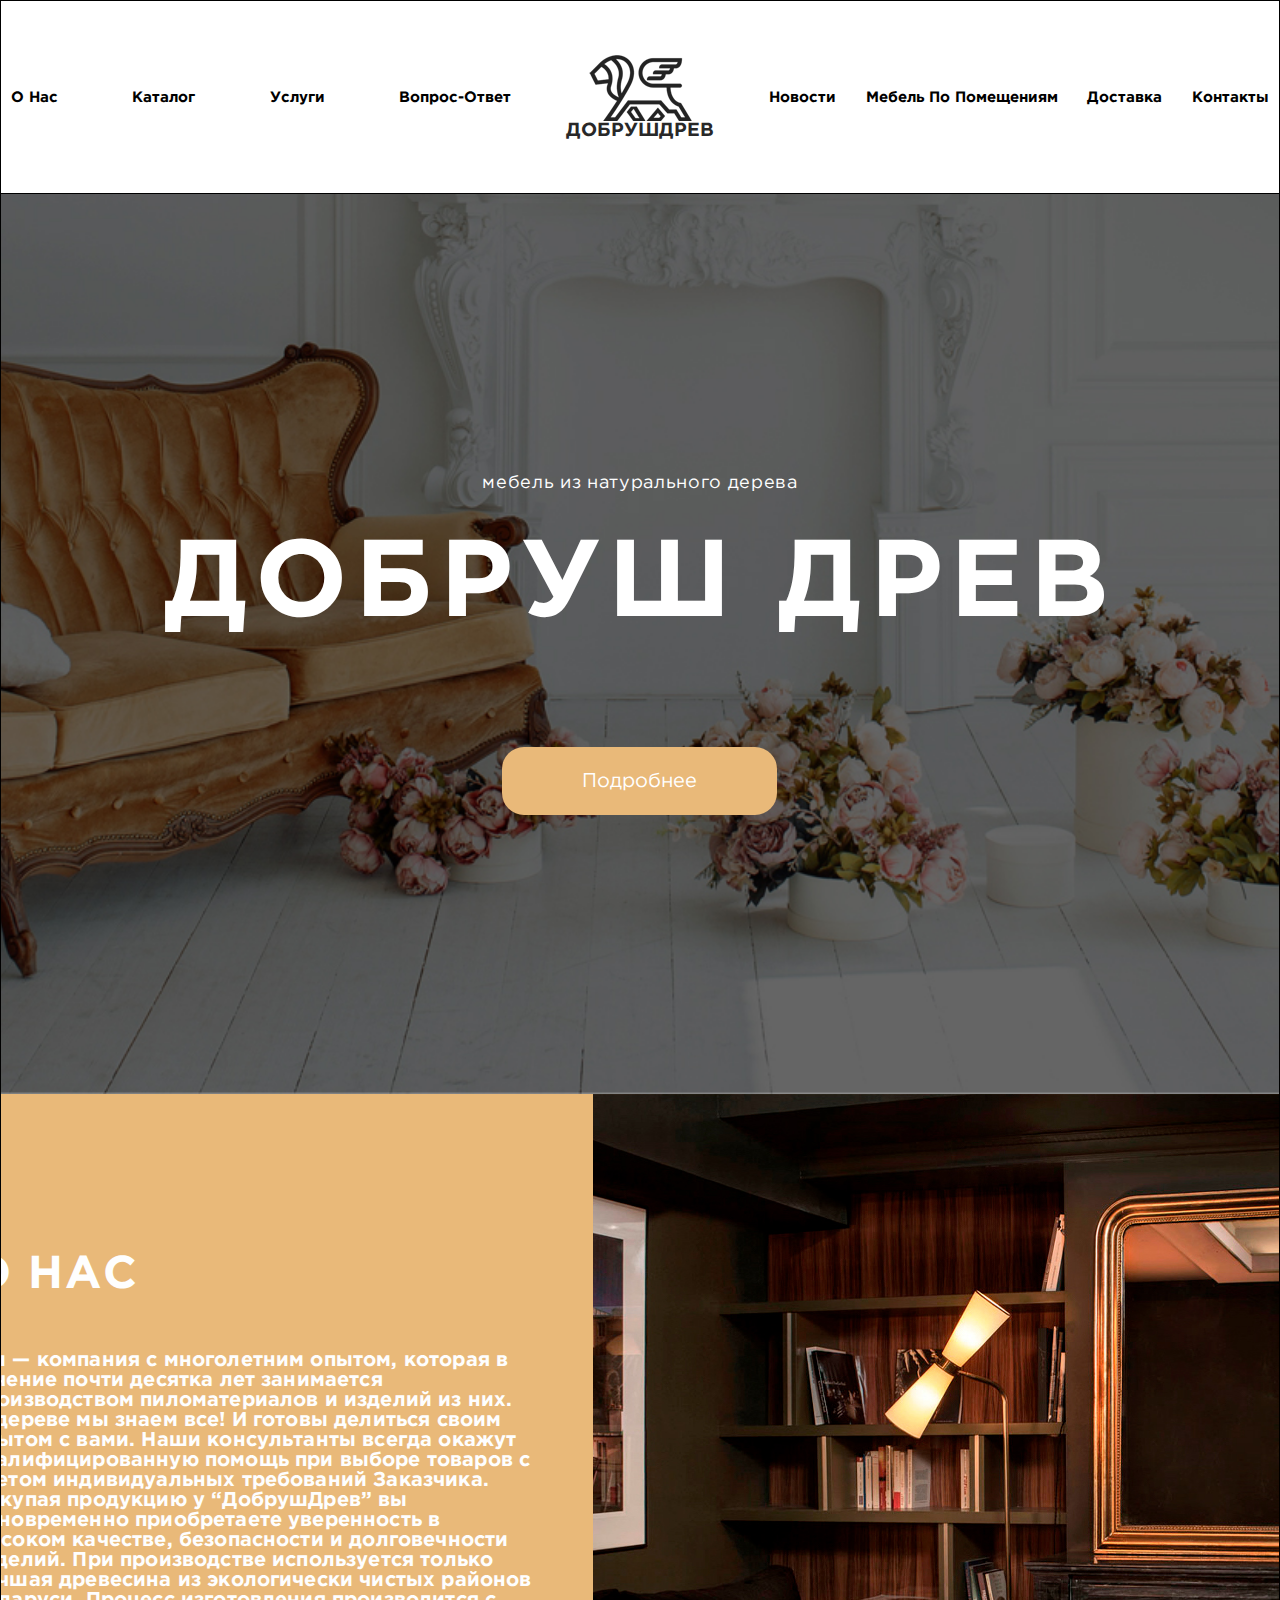
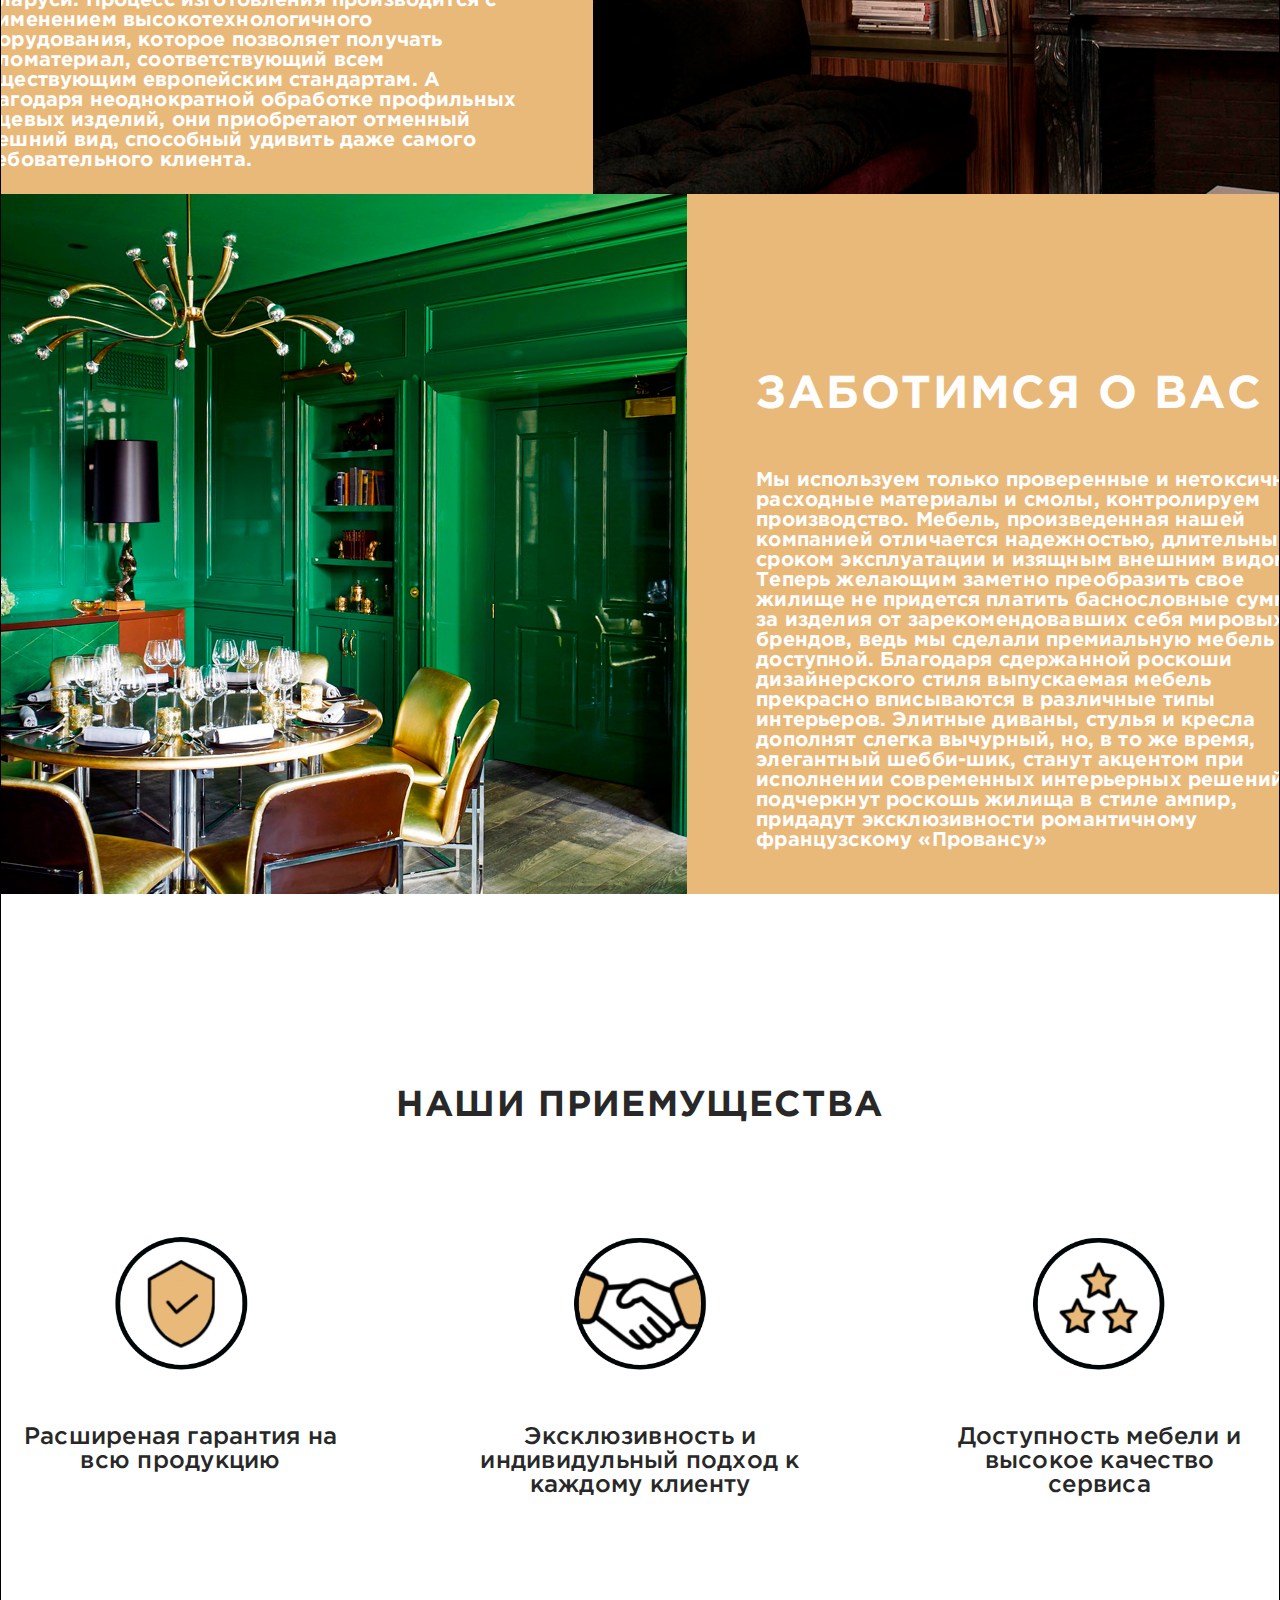
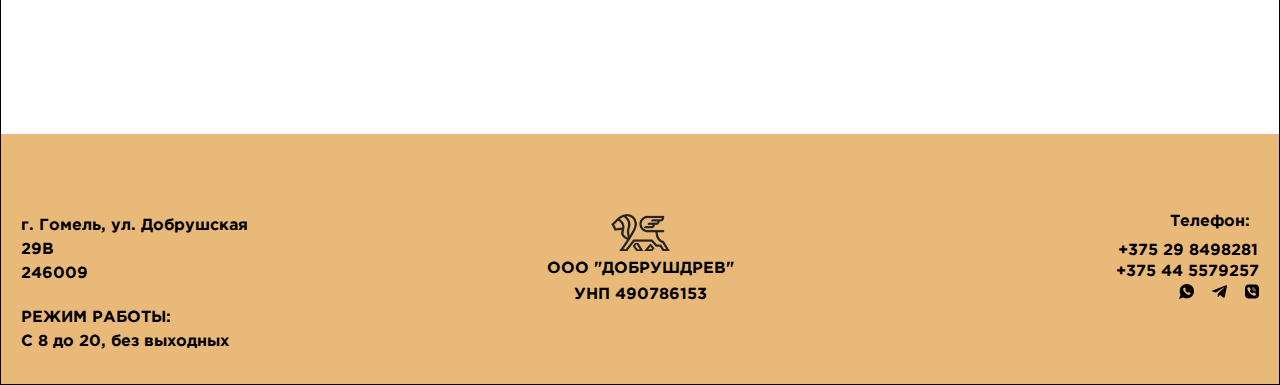
==== commit ed97cd97: "update-26.09.2020.18:00" ====
--- a/dobrobush_page01/index.html
+++ b/dobrobush_page01/index.html
@@ -52,70 +52,6 @@
             </div>
           </div>
           <div class="about__right-block"></div>
-        </div>
-      </div>
-      <div class="bestsellers">
-        <div class="container">
-          <div class="bestsellers__content">
-            <div class="bestsellers__title">БЕСТСЕЛЛЕРЫ</div>
-            <div class="slider">
-              <div class="slider__item"><a href=""><img class="slider__img" src="./img/lining.jpg" alt=""/></a>
-                <div class="slider__item_inner">
-                  <div class="inner__block">
-                    <h2 class="slider__title">Вагонка (сосна, ель)</h2>
-                    <h2 class="slider__subtitle">14x88 см</h2>
-                  </div>
-                  <div class="inner__block"><a class="slider__button" href="">В корзину</a></div>
-                </div>
-              </div>
-              <div class="slider__item"><a href=""><img class="slider__img" src="./img/lining.jpg" alt=""/></a>
-                <div class="slider__item_inner">
-                  <div class="inner__block">
-                    <h2 class="slider__title">Вагонка (сосна, ель)</h2>
-                    <h2 class="slider__subtitle">14x88 см</h2>
-                  </div>
-                  <div class="inner__block"><a class="slider__button" href="">В корзину</a></div>
-                </div>
-              </div>
-              <div class="slider__item"><a href=""><img class="slider__img" src="./img/lining.jpg" alt=""/></a>
-                <div class="slider__item_inner">
-                  <div class="inner__block">
-                    <h2 class="slider__title">Вагонка (сосна, ель)</h2>
-                    <h2 class="slider__subtitle">14x88 см</h2>
-                  </div>
-                  <div class="inner__block"><a class="slider__button" href="">В корзину</a></div>
-                </div>
-              </div>
-              <div class="slider__item"><a href=""><img class="slider__img" src="./img/lining.jpg" alt=""/></a>
-                <div class="slider__item_inner">
-                  <div class="inner__block">
-                    <h2 class="slider__title">Вагонка (сосна, ель)</h2>
-                    <h2 class="slider__subtitle">14x88 см</h2>
-                  </div>
-                  <div class="inner__block"><a class="slider__button" href="">В корзину</a></div>
-                </div>
-              </div>
-              <div class="slider__item"><a href=""><img class="slider__img" src="./img/lining.jpg" alt=""/></a>
-                <div class="slider__item_inner">
-                  <div class="inner__block">
-                    <h2 class="slider__title">Вагонка (сосна, ель)</h2>
-                    <h2 class="slider__subtitle">14x88 см</h2>
-                  </div>
-                  <div class="inner__block"><a class="slider__button" href="">В корзину</a></div>
-                </div>
-              </div>
-              <div class="slider__item"><a href=""><img class="slider__img" src="./img/lining.jpg" alt=""/></a>
-                <div class="slider__item_inner">
-                  <div class="inner__block">
-                    <h2 class="slider__title">Вагонка (сосна, ель)</h2>
-                    <h2 class="slider__subtitle">14x88 см</h2>
-                  </div>
-                  <div class="inner__block"><a class="slider__button" href="">В корзину</a></div>
-                </div>
-              </div>
-            </div>
-            <div class="bestsellers__button"><a class="bestsellers__link" href="">Перейти в каталог ></a></div>
-          </div>
         </div>
       </div>
       <div class="care">
@@ -177,7 +113,6 @@
       </footer>
       <script src="https://code.jquery.com/jquery-3.5.1.min.js" integrity="sha256-9/aliU8dGd2tb6OSsuzixeV4y/faTqgFtohetphbbj0=" crossorigin="anonymous"></script>
       <script src="./js/header.js"></script>
-      <script src="./js/slider.js"></script>
       <script src="./js/slick.min.js"></script>
     </div>
   </body>
--- a/dobrobush_page01/css/style.css
+++ b/dobrobush_page01/css/style.css
@@ -783,471 +783,6 @@
     max-width: 100%;
   }
 }
-.bestsellers__title {
-  margin-top: 100px;
-  margin-bottom: 50px;
-  font-size: 30px;
-  text-align: center;
-}
-.bestsellers__link {
-  color: #e9b979;
-  text-decoration: underline;
-  display: block;
-  text-align: center;
-  padding-bottom: 80px;
-  font-size: 17px;
-  font-weight: bold;
-}
-
-.slider__button {
-  color: #e9b979;
-  font-size: 12px;
-  font-weight: 700;
-  letter-spacing: 1.34px;
-  border: 3px solid #e9b979;
-  border-radius: 16px;
-  padding: 5px;
-  transition: all 0.3s linear;
-}
-.slider__button:hover {
-  background-color: #e9b979;
-  color: #fff;
-}
-
-.slick-list {
-  overflow: hidden;
-}
-
-.slick-track {
-  display: flex;
-  align-items: flex-start;
-}
-
-.slider {
-  position: relative;
-  padding: 0 50px;
-  margin-bottom: 83px;
-}
-
-.slider__item_inner {
-  display: flex;
-  justify-content: space-between;
-  max-width: 375px;
-  margin: 0 auto;
-}
-
-.inner__block {
-  position: relative;
-}
-
-.slider__img {
-  max-width: 376px;
-  max-width: 442px;
-}
-
-.slider__title {
-  color: #8a8a8a;
-  text-decoration: none;
-}
-
-.slider__subtitle {
-  color: #8a8a8a;
-  text-decoration: none;
-  position: absolute;
-  left: 0;
-}
-
-.slider .slick-arrow {
-  position: absolute;
-  margin: -30px 0 0 0;
-  top: 50%;
-  z-index: 10;
-  font-size: 0;
-  width: 6px;
-  height: 10px;
-}
-
-.slider .slick-arrow.slick-prev {
-  left: 0;
-  border: 1px solid #999;
-  background-color: #fff;
-  width: 34px;
-  height: 34px;
-  border-radius: 50%;
-  background: url("../img/left-arrow.png") 40% no-repeat;
-  transition: 0.3s linear;
-}
-.slider .slick-arrow.slick-prev:hover {
-  background-color: #ebebeb;
-}
-
-.slider .slick-arrow.slick-next {
-  right: 0;
-  background: url("../img/right-arrow.png") 60% no-repeat;
-  border: 1px solid #999;
-  background-color: #fff;
-  width: 34px;
-  height: 34px;
-  border-radius: 50%;
-}
-.slider .slick-arrow.slick-next:hover {
-  background-color: #ebebeb;
-}
-
-.slider .slick-dots {
-  display: flex;
-  align-items: center;
-  justify-content: center;
-}
-
-.slider .slick-dots li {
-  list-style: none;
-  margin: 0 10px;
-}
-
-.slider .slick-dots button {
-  font-size: 0;
-  width: 10px;
-  height: 10px;
-  background-color: #666;
-  border-radius: 50%;
-}
-
-.slider .slick-dots li.slick-active button {
-  background-color: #333;
-}
-
-.slider__item {
-  text-align: center;
-  text-decoration: none;
-  color: #8a8a8a;
-  font-size: 18px;
-  font-weight: 400;
-  min-height: 500px;
-}
-
-@media screen and (min-width: 2559px) {
-  .bestsellers {
-    height: 100vh;
-  }
-  .bestsellers__title {
-    margin-top: 150px;
-    margin-bottom: 50px;
-    font-size: 50px;
-  }
-  .bestsellers__link {
-    padding-bottom: 150px;
-    font-size: 24px;
-  }
-
-  .slider {
-    padding: 0 15px;
-    margin-bottom: 93px;
-  }
-  .slider__button {
-    font-size: 13px;
-    letter-spacing: 1.34px;
-    border-radius: 16px;
-    padding: 5px;
-  }
-
-  .slider__item_inner {
-    max-width: 386px;
-  }
-
-  .slider__img {
-    max-width: 386px;
-    max-width: 452px;
-  }
-
-  .slider .slick-arrow.slick-prev {
-    left: 0;
-    width: 36px;
-    height: 36px;
-  }
-
-  .slider .slick-arrow.slick-next {
-    width: 36px;
-    height: 36px;
-  }
-
-  .slider__item {
-    font-size: 20px;
-    min-height: 550px;
-  }
-}
-@media screen and (max-width: 1441px) {
-  .bestsellers__title {
-    margin-top: 60px;
-    margin-bottom: 40px;
-    font-size: 25px;
-  }
-  .bestsellers__link {
-    padding-bottom: 60px;
-    font-size: 16px;
-  }
-
-  .slider__button {
-    font-size: 12px;
-    letter-spacing: 1.34px;
-    border-radius: 16px;
-    padding: 5px;
-  }
-
-  .slider {
-    padding: 0 30px;
-    margin-bottom: 63px;
-  }
-
-  .slider__item_inner {
-    max-width: 306px;
-  }
-
-  .slider__img {
-    max-width: 306px;
-    max-width: 372px;
-  }
-
-  .slider .slick-arrow {
-    position: absolute;
-    margin: -30px 0 0 0;
-    top: 50%;
-    z-index: 10;
-    font-size: 0;
-    width: 6px;
-    height: 10px;
-  }
-
-  .slider .slick-arrow.slick-prev {
-    left: 20px;
-    width: 30px;
-    height: 30px;
-    margin-right: 20px;
-  }
-
-  .slider .slick-arrow.slick-next {
-    right: 20px;
-    width: 30px;
-    height: 30px;
-    margin-left: 20px;
-  }
-
-  .slider__item {
-    font-size: 16px;
-    min-height: 500px;
-  }
-}
-@media screen and (max-width: 1025px) {
-  .bestsellers {
-    height: 100vh;
-  }
-  .bestsellers__title {
-    margin-top: 30px;
-    margin-bottom: 15px;
-    font-size: 20px;
-  }
-  .bestsellers__link {
-    padding-bottom: 30px;
-    font-size: 14px;
-  }
-
-  .slider__button {
-    font-size: 12px;
-    letter-spacing: 1.34px;
-    padding: 3px;
-  }
-
-  .slider {
-    padding: 0 30px;
-    margin-bottom: 10px;
-  }
-
-  .slider__item_inner {
-    max-width: 265px;
-  }
-
-  .slider__img {
-    max-width: 206px;
-    max-width: 272px;
-  }
-
-  .slider .slick-arrow {
-    position: absolute;
-    margin: -40px 0 0 0;
-    top: 50%;
-    z-index: 10;
-    font-size: 0;
-    width: 6px;
-    height: 10px;
-  }
-
-  .slider .slick-arrow.slick-prev {
-    left: 20px;
-    width: 30px;
-    height: 30px;
-    margin-right: 20px;
-  }
-
-  .slider .slick-arrow.slick-next {
-    right: 20px;
-    width: 30px;
-    height: 30px;
-    margin-left: 20px;
-  }
-
-  .slider__item {
-    font-size: 16px;
-    min-height: 380px;
-  }
-}
-@media screen and (max-width: 769px) {
-  .bestsellers {
-    height: 100vh;
-  }
-  .bestsellers__title {
-    margin-top: 30px;
-    margin-bottom: 15px;
-    font-size: 20px;
-  }
-  .bestsellers__link {
-    padding-bottom: 30px;
-    font-size: 14px;
-  }
-
-  .slider__button {
-    font-size: 12px;
-    letter-spacing: 1.34px;
-    padding: 3px;
-  }
-
-  .slider {
-    padding: 0 30px;
-    margin-bottom: 10px;
-  }
-
-  .slider__item_inner {
-    max-width: 265px;
-  }
-
-  .slider__img {
-    max-width: 206px;
-    max-width: 272px;
-  }
-
-  .slider .slick-arrow {
-    position: absolute;
-    margin: -40px 0 0 0;
-    top: 50%;
-    z-index: 10;
-    font-size: 0;
-    width: 6px;
-    height: 10px;
-  }
-
-  .slider .slick-arrow.slick-prev {
-    left: 20px;
-    width: 30px;
-    height: 30px;
-    margin-right: 20px;
-  }
-
-  .slider .slick-arrow.slick-next {
-    right: 20px;
-    width: 30px;
-    height: 30px;
-    margin-left: 20px;
-  }
-
-  .slider__item {
-    font-size: 16px;
-    min-height: 380px;
-  }
-}
-@media screen and (max-width: 426px) {
-  .bestsellers {
-    height: 100%;
-  }
-  .bestsellers__title {
-    margin-top: 30px;
-    margin-bottom: 15px;
-    font-size: 20px;
-  }
-  .bestsellers__link {
-    padding-bottom: 30px;
-    font-size: 14px;
-  }
-}
-@media screen and (max-width: 321px) {
-  .bestsellers {
-    height: 100%;
-  }
-  .bestsellers__title {
-    margin-top: 30px;
-    margin-bottom: 15px;
-    font-size: 20px;
-  }
-  .bestsellers__link {
-    padding-bottom: 30px;
-    font-size: 14px;
-  }
-
-  .slider__button {
-    font-size: 11px;
-    letter-spacing: 1.24px;
-    padding: 2px;
-  }
-
-  .slider {
-    padding: 0 30px;
-    margin-bottom: 10px;
-  }
-
-  .slider__item_inner {
-    max-width: 265px;
-  }
-
-  .slider__img {
-    max-width: 206px;
-    max-width: 272px;
-  }
-
-  .slider .slick-arrow {
-    position: absolute;
-    margin: -40px 0 0 0;
-    top: 50%;
-    z-index: 10;
-    font-size: 0;
-    width: 6px;
-    height: 10px;
-  }
-
-  .slider .slick-arrow.slick-prev {
-    left: 20px;
-    width: 30px;
-    height: 30px;
-    margin-right: 20px;
-  }
-
-  .slider .slick-arrow.slick-next {
-    right: 20px;
-    width: 30px;
-    height: 30px;
-    margin-left: 20px;
-  }
-
-  .slider__item {
-    font-size: 16px;
-    min-height: 380px;
-  }
-
-  .slider__title {
-    font-size: 13px;
-  }
-
-  .slider__subtitle {
-    font-size: 13px;
-  }
-}
 .care {
   color: #fff;
 }
@@ -2019,6 +1554,7 @@
 .wrapper {
   overflow: hidden;
   font-family: GothamPro;
+  border: 1px solid #000;
 }
 
 .container {
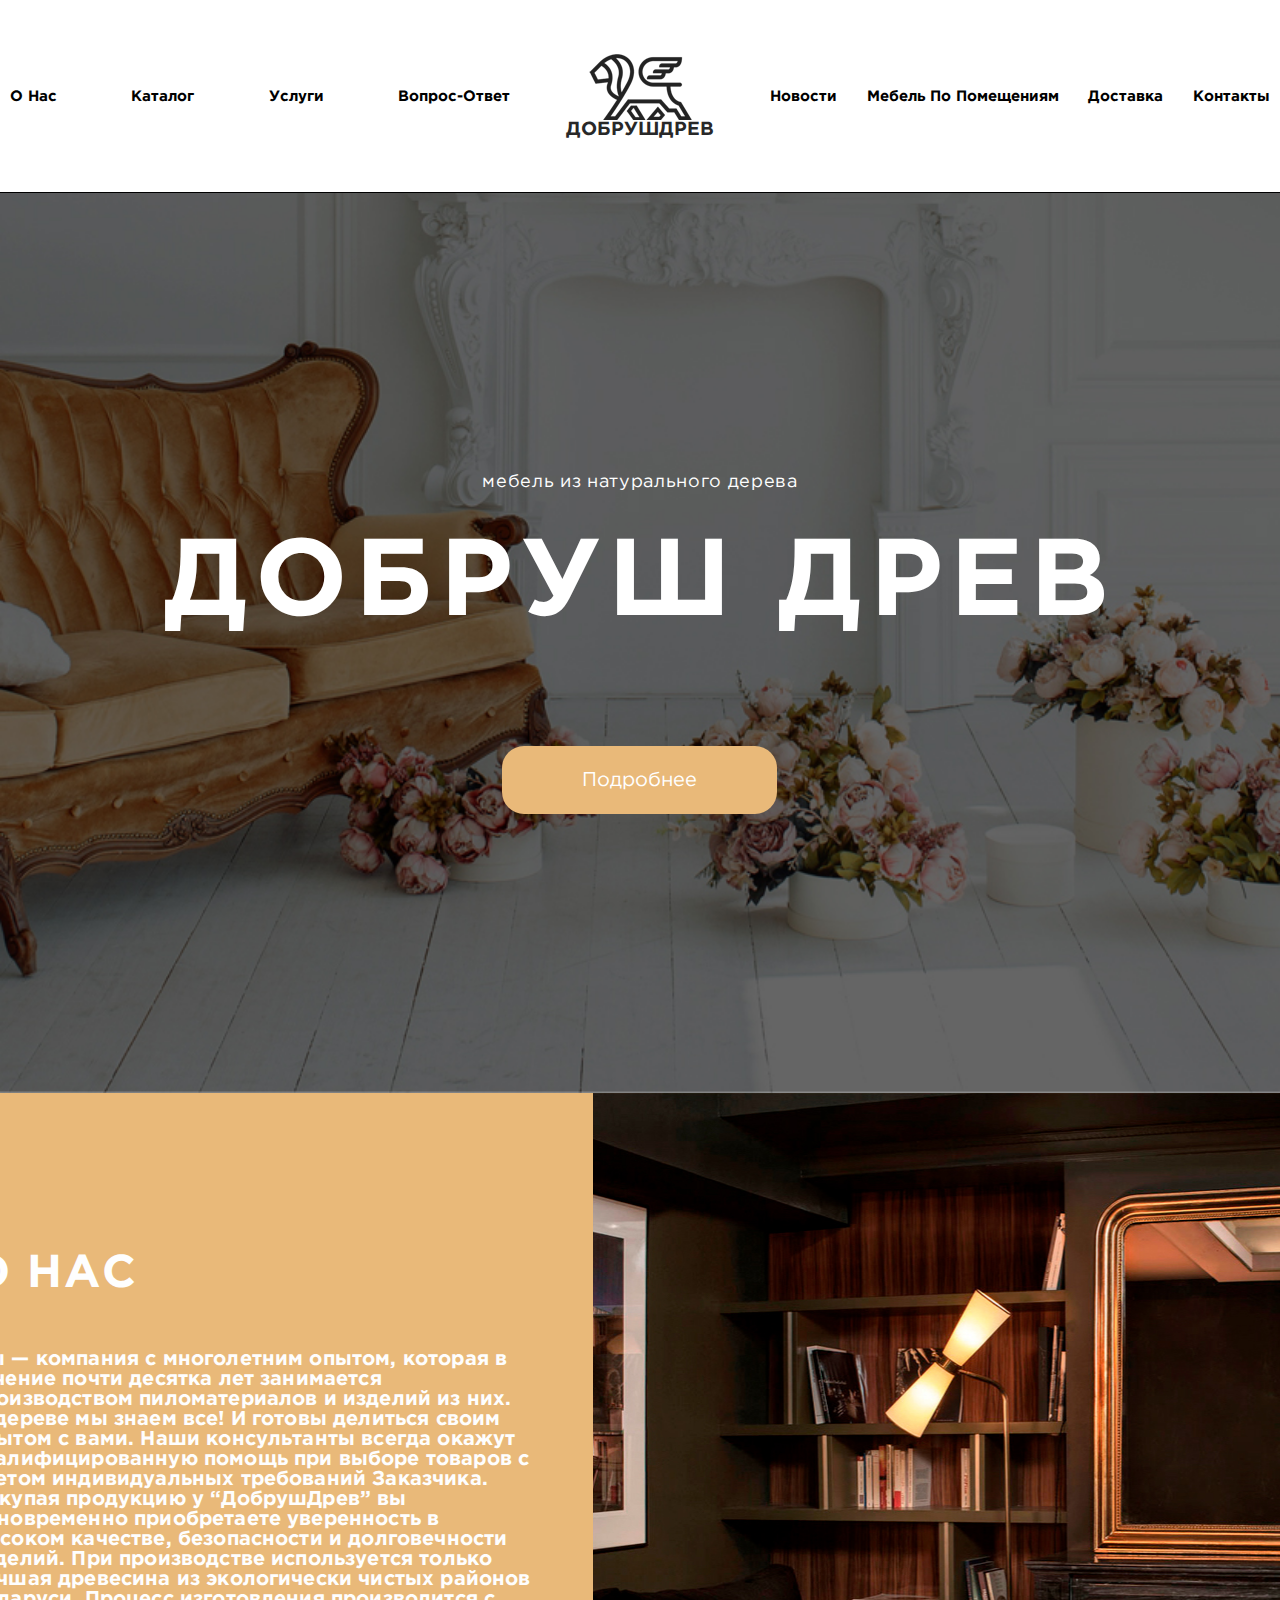
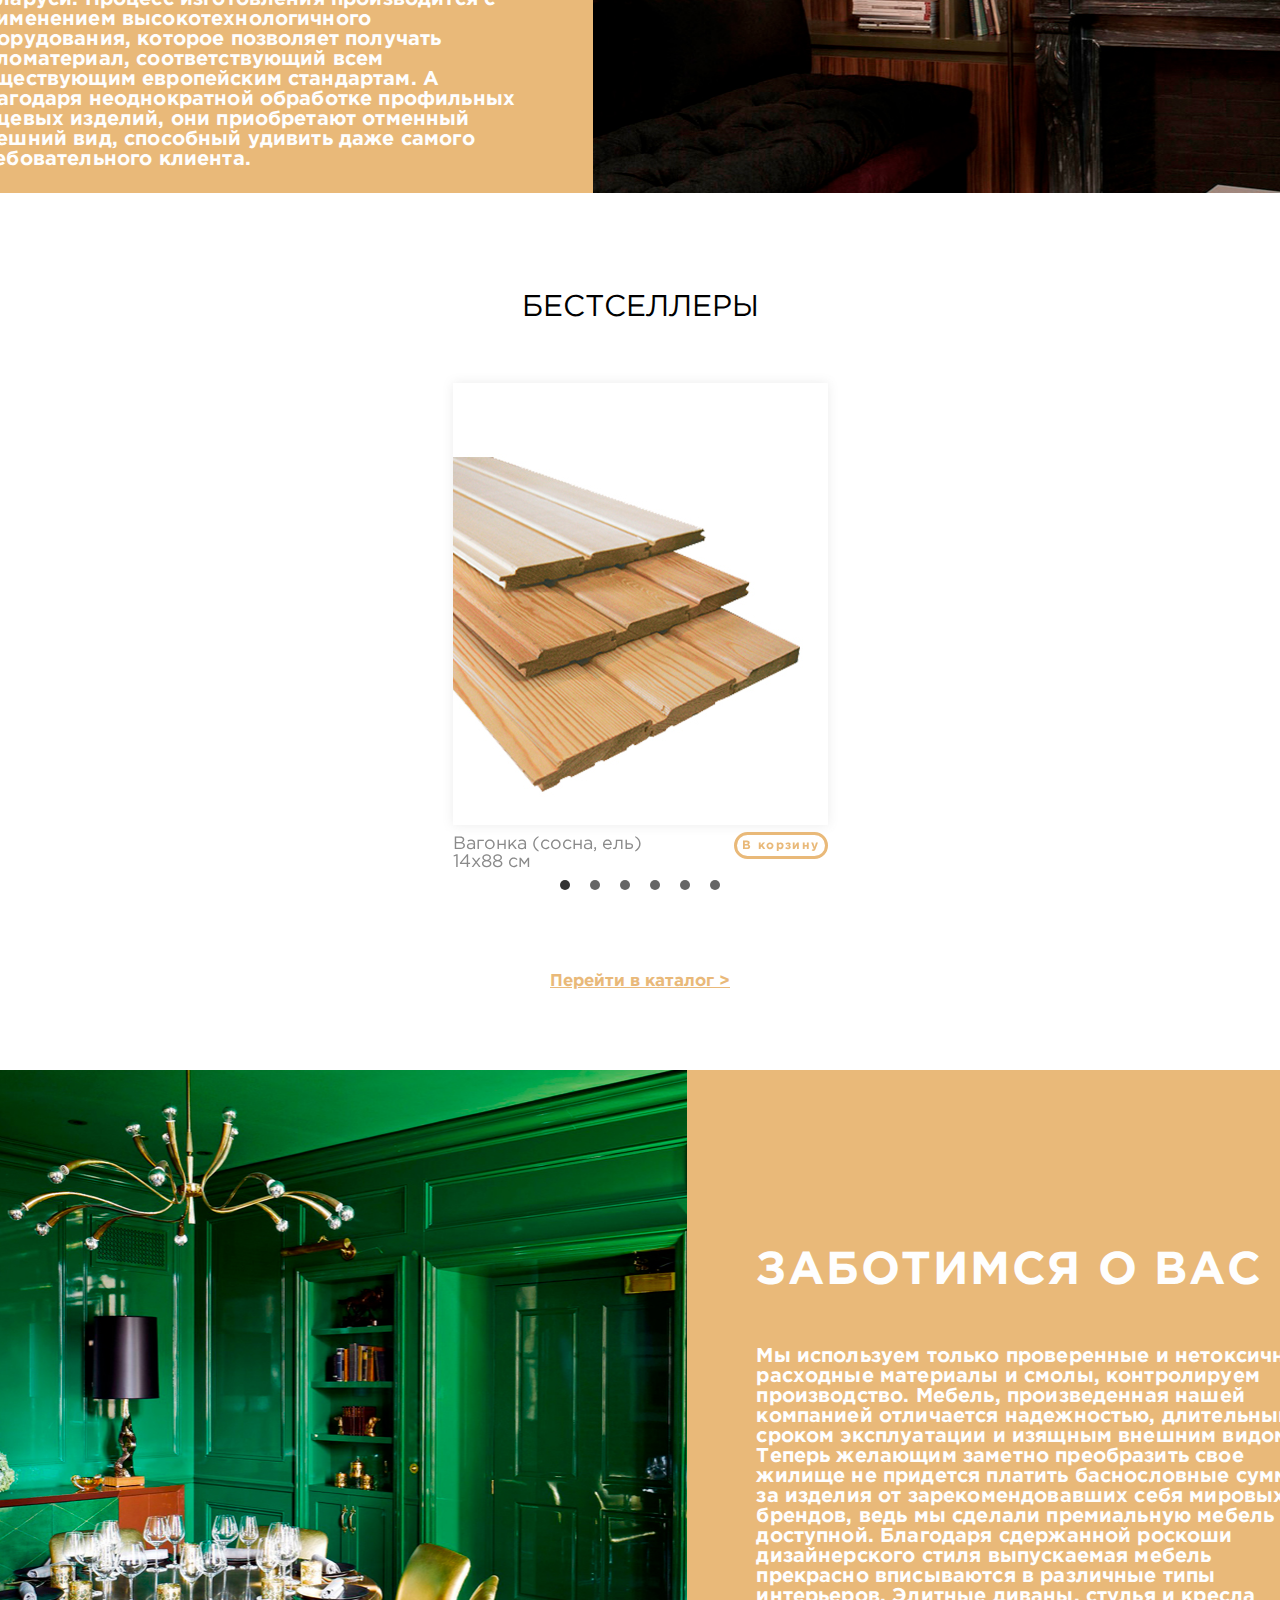
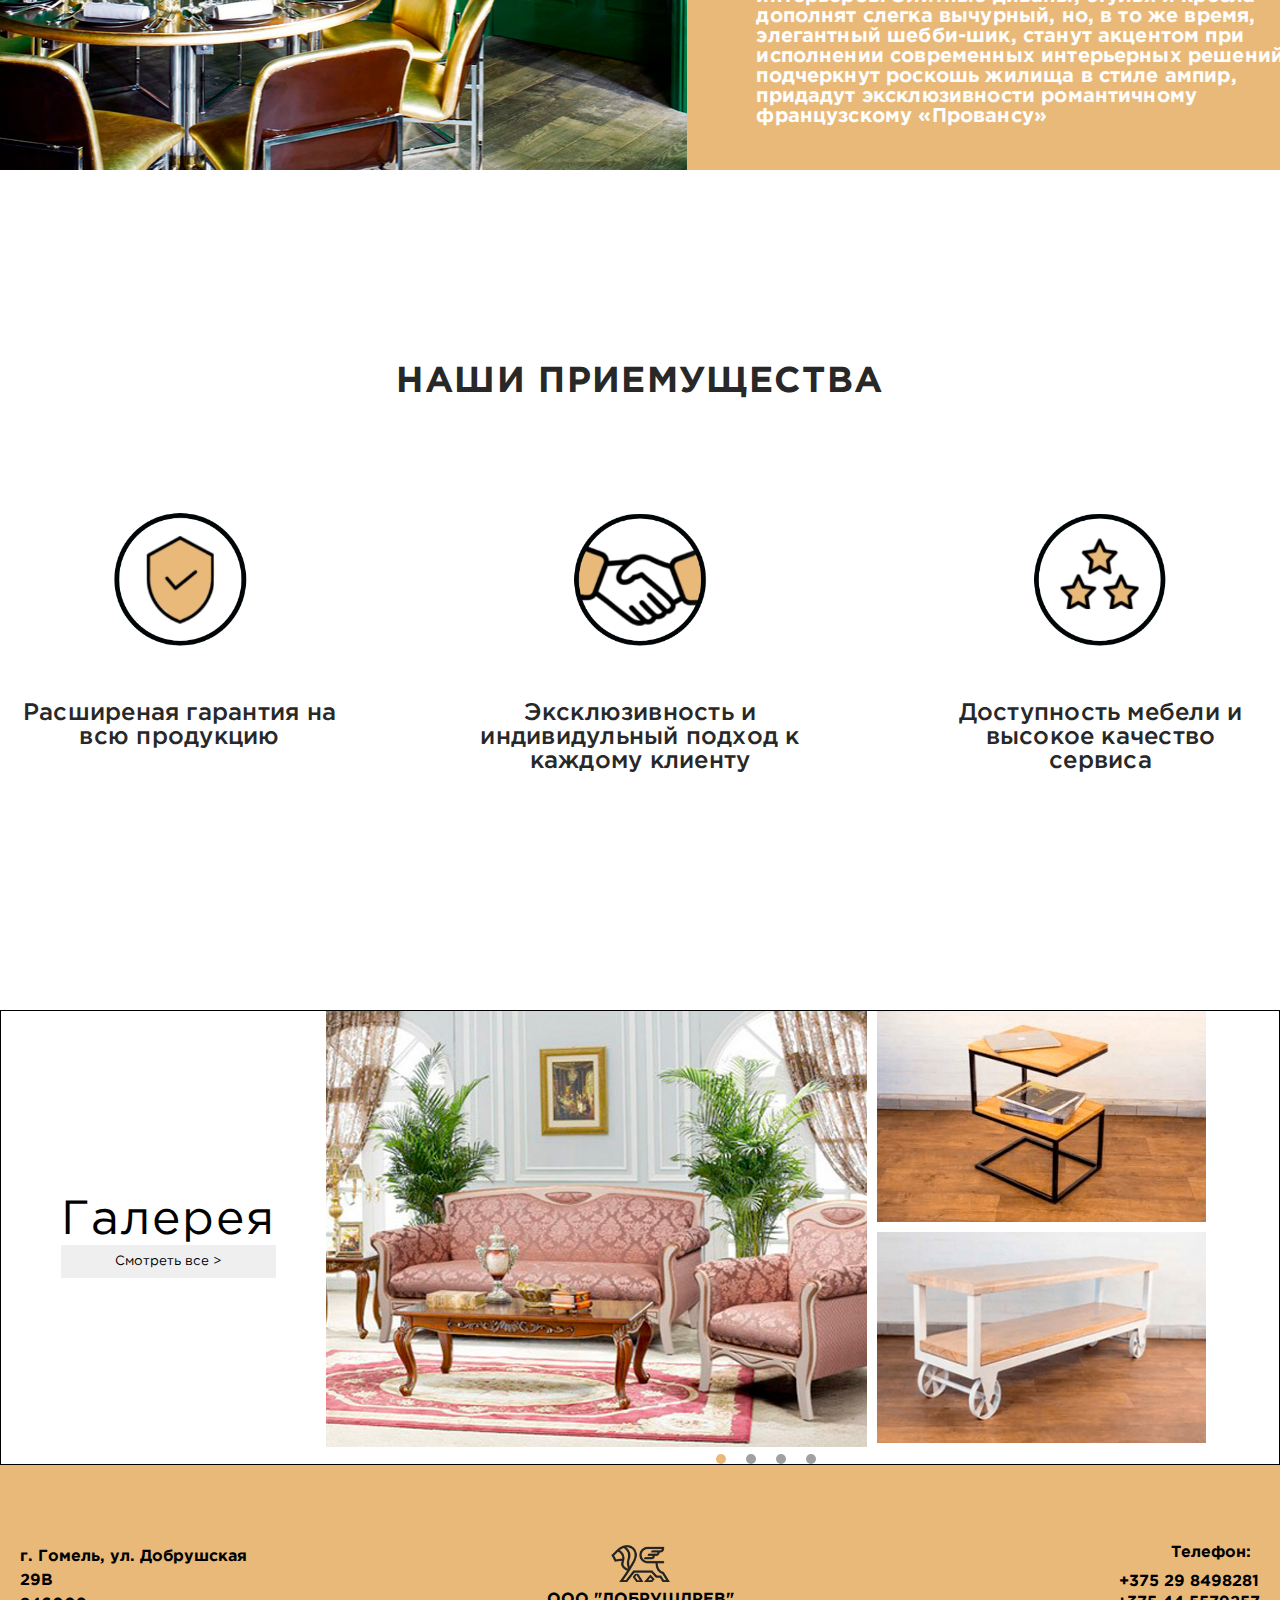
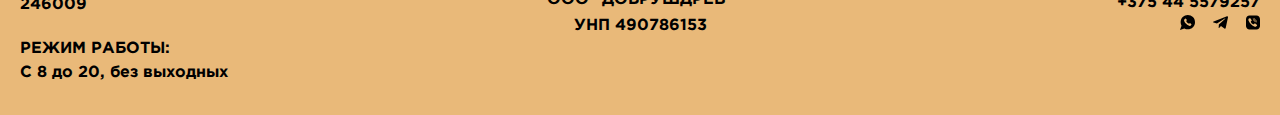
==== commit 0fec6087: "update-26.09.2020.18:31" ====
--- a/dobrobush_page01/index.html
+++ b/dobrobush_page01/index.html
@@ -54,6 +54,71 @@
           <div class="about__right-block"></div>
         </div>
       </div>
+      <div class="bestsellers">
+        <div class="container">
+          <div class="bestsellers__content">
+            <div class="bestsellers__title">БЕСТСЕЛЛЕРЫ</div>
+            <div class="slider">
+              <div class="slider__item"><a href=""><img class="slider__img" src="./img/lining.jpg" alt=""/></a>
+                <div class="slider__item_inner">
+                  <div class="inner__block">
+                    <h2 class="slider__title">Вагонка (сосна, ель)</h2>
+                    <h2 class="slider__subtitle">14x88 см</h2>
+                  </div>
+                  <div class="inner__block"><a class="slider__button" href="">В корзину</a></div>
+                </div>
+              </div>
+              <div class="slider__item"><a href=""><img class="slider__img" src="./img/lining.jpg" alt=""/></a>
+                <div class="slider__item_inner">
+                  <div class="inner__block">
+                    <h2 class="slider__title">Вагонка (сосна, ель)</h2>
+                    <h2 class="slider__subtitle">14x88 см</h2>
+                  </div>
+                  <div class="inner__block"><a class="slider__button" href="">В корзину</a></div>
+                </div>
+              </div>
+              <div class="slider__item"><a href=""><img class="slider__img" src="./img/lining.jpg" alt=""/></a>
+                <div class="slider__item_inner">
+                  <div class="inner__block">
+                    <h2 class="slider__title">Вагонка (сосна, ель)</h2>
+                    <h2 class="slider__subtitle">14x88 см</h2>
+                  </div>
+                  <div class="inner__block"><a class="slider__button" href="">В корзину</a></div>
+                </div>
+              </div>
+              <div class="slider__item"><a href=""><img class="slider__img" src="./img/lining.jpg" alt=""/></a>
+                <div class="slider__item_inner">
+                  <div class="inner__block">
+                    <h2 class="slider__title">Вагонка (сосна, ель)</h2>
+                    <h2 class="slider__subtitle">14x88 см</h2>
+                  </div>
+                  <div class="inner__block"><a class="slider__button" href="">В корзину</a></div>
+                </div>
+              </div>
+              <div class="slider__item"><a href=""><img class="slider__img" src="./img/lining.jpg" alt=""/></a>
+                <div class="slider__item_inner">
+                  <div class="inner__block">
+                    <h2 class="slider__title">Вагонка (сосна, ель)</h2>
+                    <h2 class="slider__subtitle">14x88 см</h2>
+                  </div>
+                  <div class="inner__block"><a class="slider__button" href="">В корзину</a></div>
+                </div>
+              </div>
+              <div class="slider__item"><a href=""><img class="slider__img" src="./img/lining.jpg" alt=""/></a>
+                <div class="slider__item_inner">
+                  <div class="inner__block">
+                    <h2 class="slider__title">Вагонка (сосна, ель)</h2>
+                    <h2 class="slider__subtitle">14x88 см</h2>
+                  </div>
+                  <div class="inner__block"><a class="slider__button" href="">В корзину</a></div>
+                </div>
+              </div>
+            </div>
+            <div class="bestsellers__button"><a class="bestsellers__link" href="">Перейти в каталог ></a></div>
+          </div>
+        </div>
+      </div>
+      <script src="./js/slider.js"></script>
       <div class="care">
         <div class="care__content">
           <div class="care__left-block"></div>
@@ -87,6 +152,33 @@
           </div>
         </div>
       </div>
+      <div class="row">
+        <div class="col2 gallery">
+          <div class="gallery__list">
+            <h2 class="gallery__title">Галерея</h2>
+            <button class="gallery__open btn">Смотреть все &gt;</button>
+          </div>
+        </div>
+        <div class="col2 slider">
+          <div class="slider__item">
+            <div class="item__left-block"><img class="slider__img1" src="./img/gallery1.jpg" alt=""/></div>
+            <div class="item__right-block"><img class="slider__img2" src="./img/gallery2.jpg" alt=""/><img class="slider__img3" src="./img/gallery3.jpg" alt=""/></div>
+          </div>
+          <div class="slider__item">
+            <div class="item__left-block"><img class="slider__img1" src="./img/gallery1.jpg" alt=""/></div>
+            <div class="item__right-block"><img class="slider__img2" src="./img/gallery2.jpg" alt=""/><img class="slider__img3" src="./img/gallery3.jpg" alt=""/></div>
+          </div>
+          <div class="slider__item">
+            <div class="item__left-block"><img class="slider__img1" src="./img/gallery1.jpg" alt=""/></div>
+            <div class="item__right-block"><img class="slider__img2" src="./img/gallery2.jpg" alt=""/><img class="slider__img3" src="./img/gallery3.jpg" alt=""/></div>
+          </div>
+          <div class="slider__item">
+            <div class="item__left-block"><img class="slider__img1" src="./img/gallery1.jpg" alt=""/></div>
+            <div class="item__right-block"><img class="slider__img2" src="./img/gallery2.jpg" alt=""/><img class="slider__img3" src="./img/gallery3.jpg" alt=""/></div>
+          </div>
+        </div>
+      </div>
+      <script src="./js/gallery.js"></script>
       <footer class="footer">
         <div class="container">
           <div class="footer__content">
@@ -113,6 +205,7 @@
       </footer>
       <script src="https://code.jquery.com/jquery-3.5.1.min.js" integrity="sha256-9/aliU8dGd2tb6OSsuzixeV4y/faTqgFtohetphbbj0=" crossorigin="anonymous"></script>
       <script src="./js/header.js"></script>
+      <script src="./js/gallery.js"></script>
       <script src="./js/slick.min.js"></script>
     </div>
   </body>
--- a/dobrobush_page01/css/style.css
+++ b/dobrobush_page01/css/style.css
@@ -783,6 +783,132 @@
     max-width: 100%;
   }
 }
+.bestsellers__title {
+  margin-top: 100px;
+  margin-bottom: 50px;
+  font-size: 30px;
+  text-align: center;
+}
+.bestsellers__link {
+  color: #e9b979;
+  text-decoration: underline;
+  display: block;
+  text-align: center;
+  padding-bottom: 80px;
+  font-size: 17px;
+  font-weight: bold;
+}
+.bestsellers .slider__button {
+  color: #e9b979;
+  font-size: 12px;
+  font-weight: 700;
+  letter-spacing: 1.34px;
+  border: 3px solid #e9b979;
+  border-radius: 16px;
+  padding: 5px;
+  transition: all 0.3s linear;
+}
+.bestsellers .slider__button:hover {
+  background-color: #e9b979;
+  color: #fff;
+}
+.bestsellers .slick-list {
+  overflow: hidden;
+}
+.bestsellers .slick-track {
+  display: flex;
+  align-items: flex-start;
+}
+.bestsellers .slider {
+  position: relative;
+  padding: 0 50px;
+  margin-bottom: 83px;
+}
+.bestsellers .slider__item_inner {
+  display: flex;
+  justify-content: space-between;
+  max-width: 375px;
+  margin: 0 auto;
+}
+.bestsellers .inner__block {
+  position: relative;
+}
+.bestsellers .slider__img {
+  max-width: 376px;
+  max-width: 442px;
+}
+.bestsellers .slider__title {
+  color: #8a8a8a;
+  text-decoration: none;
+}
+.bestsellers .slider__subtitle {
+  color: #8a8a8a;
+  text-decoration: none;
+  position: absolute;
+  left: 0;
+}
+.bestsellers .slider .slick-arrow {
+  position: absolute;
+  margin: -30px 0 0 0;
+  top: 50%;
+  z-index: 10;
+  font-size: 0;
+  width: 6px;
+  height: 10px;
+}
+.bestsellers .slider .slick-arrow.slick-prev {
+  left: 0;
+  border: 1px solid #999;
+  background-color: #fff;
+  width: 34px;
+  height: 34px;
+  border-radius: 50%;
+  background: url("../img/left-arrow.png") 40% no-repeat;
+  transition: 0.3s linear;
+}
+.bestsellers .slider .slick-arrow.slick-prev:hover {
+  background-color: #ebebeb;
+}
+.bestsellers .slider .slick-arrow.slick-next {
+  right: 0;
+  background: url("../img/right-arrow.png") 60% no-repeat;
+  border: 1px solid #999;
+  background-color: #fff;
+  width: 34px;
+  height: 34px;
+  border-radius: 50%;
+}
+.bestsellers .slider .slick-arrow.slick-next:hover {
+  background-color: #ebebeb;
+}
+.bestsellers .slider .slick-dots {
+  display: flex;
+  align-items: center;
+  justify-content: center;
+}
+.bestsellers .slider .slick-dots li {
+  list-style: none;
+  margin: 0 10px;
+}
+.bestsellers .slider .slick-dots button {
+  font-size: 0;
+  width: 10px;
+  height: 10px;
+  background-color: #666;
+  border-radius: 50%;
+}
+.bestsellers .slider .slick-dots li.slick-active button {
+  background-color: #333;
+}
+.bestsellers .slider__item {
+  text-align: center;
+  text-decoration: none;
+  color: #8a8a8a;
+  font-size: 18px;
+  font-weight: 400;
+  min-height: 500px;
+}
+
 .care {
   color: #fff;
 }
@@ -1198,6 +1324,186 @@
     font-size: 20px;
   }
 }
+/*Обнуление*/
+* {
+  padding: 0;
+  margin: 0;
+  border: 0;
+}
+
+*, *:before, *:after {
+  box-sizing: border-box;
+}
+
+:focus, :active {
+  outline: none;
+}
+
+a:focus, a:active {
+  outline: none;
+}
+
+nav, footer, header, aside {
+  display: block;
+}
+
+html, body {
+  height: 100%;
+  width: 100%;
+  font-size: 100%;
+  line-height: 1;
+  font-size: 16px;
+  font-family: Arial, Helvetica, sans-serif;
+  -ms-text-size-adjust: 100%;
+  -moz-text-size-adjust: 100%;
+  -webkit-text-size-adjust: 100%;
+  font-weight: 400;
+}
+
+input, button, textarea {
+  font-family: inherit;
+}
+
+input::-ms-clear {
+  display: none;
+}
+
+button {
+  cursor: pointer;
+}
+
+button::-moz-focus-inner {
+  padding: 0;
+  border: 0;
+}
+
+a, a:visited {
+  text-decoration: none;
+}
+
+a:hover {
+  text-decoration: none;
+}
+
+ul li {
+  list-style: none;
+}
+
+img {
+  vertical-align: top;
+}
+
+h1, h2, h3, h4, h5, h6 {
+  font-size: inherit;
+  font-weight: 400;
+}
+
+/*--------------------*/
+.row {
+  padding: 0 10px;
+  overflow: hidden;
+  max-width: 1440px;
+  border: 1px solid #000;
+  margin: 0 auto;
+  display: flex;
+  flex-wrap: wrap;
+}
+.row .btn {
+  padding: 10px;
+  cursor: pointer;
+}
+.row .col2:first-child {
+  flex: 0 0 25%;
+  max-width: 30%;
+}
+.row .col2:last-child {
+  flex: 1 0 70%;
+  max-width: 70%;
+}
+.row .gallery {
+  display: flex;
+  justify-content: center;
+  align-items: center;
+  padding: 10px 10px 10px 10px;
+}
+.row .gallery__title {
+  font-size: 48px;
+  letter-spacing: 2px;
+  color: #000;
+}
+.row .gallery__open {
+  width: 100%;
+}
+.row .slider__img1 {
+  width: 100%;
+  height: 436px;
+  padding: 0 10px 0 0;
+}
+.row .slider__img2 {
+  margin: 0 0 10px 0;
+  width: 100%;
+  height: 211px;
+}
+.row .slider__img3 {
+  width: 100%;
+  height: 211px;
+}
+.row .slider__item {
+  display: flex;
+  justify-content: center;
+}
+.row .slider .slick-dots {
+  display: flex;
+  align-items: center;
+  justify-content: center;
+}
+.row .slider .slick-dots li {
+  list-style: none;
+  margin: 0 10px;
+}
+.row .slider .slick-dots li.slick-active button {
+  background-color: #e9b979;
+}
+.row .slider .slick-dots button {
+  font-size: 0;
+  width: 10px;
+  height: 10px;
+  background-color: #a0a0a0;
+  border-radius: 50%;
+}
+.row .item__left-block {
+  width: 1200px;
+}
+.row .item__right-block {
+  display: block;
+}
+.row .slick-list {
+  overflow: hidden;
+}
+.row .slick-track {
+  display: flex;
+  align-items: flex-start;
+}
+
+@media (max-width: 992px) {
+  .row {
+    display: block;
+  }
+
+  .col2 {
+    max-width: 100% !important;
+  }
+
+  img {
+    height: auto !important;
+  }
+
+  .item__right-block {
+    display: flex;
+    flex-direction: column;
+    justify-content: center;
+  }
+}
 .footer {
   margin-top: auto;
   padding: 0 10px;
@@ -1554,7 +1860,6 @@
 .wrapper {
   overflow: hidden;
   font-family: GothamPro;
-  border: 1px solid #000;
 }
 
 .container {
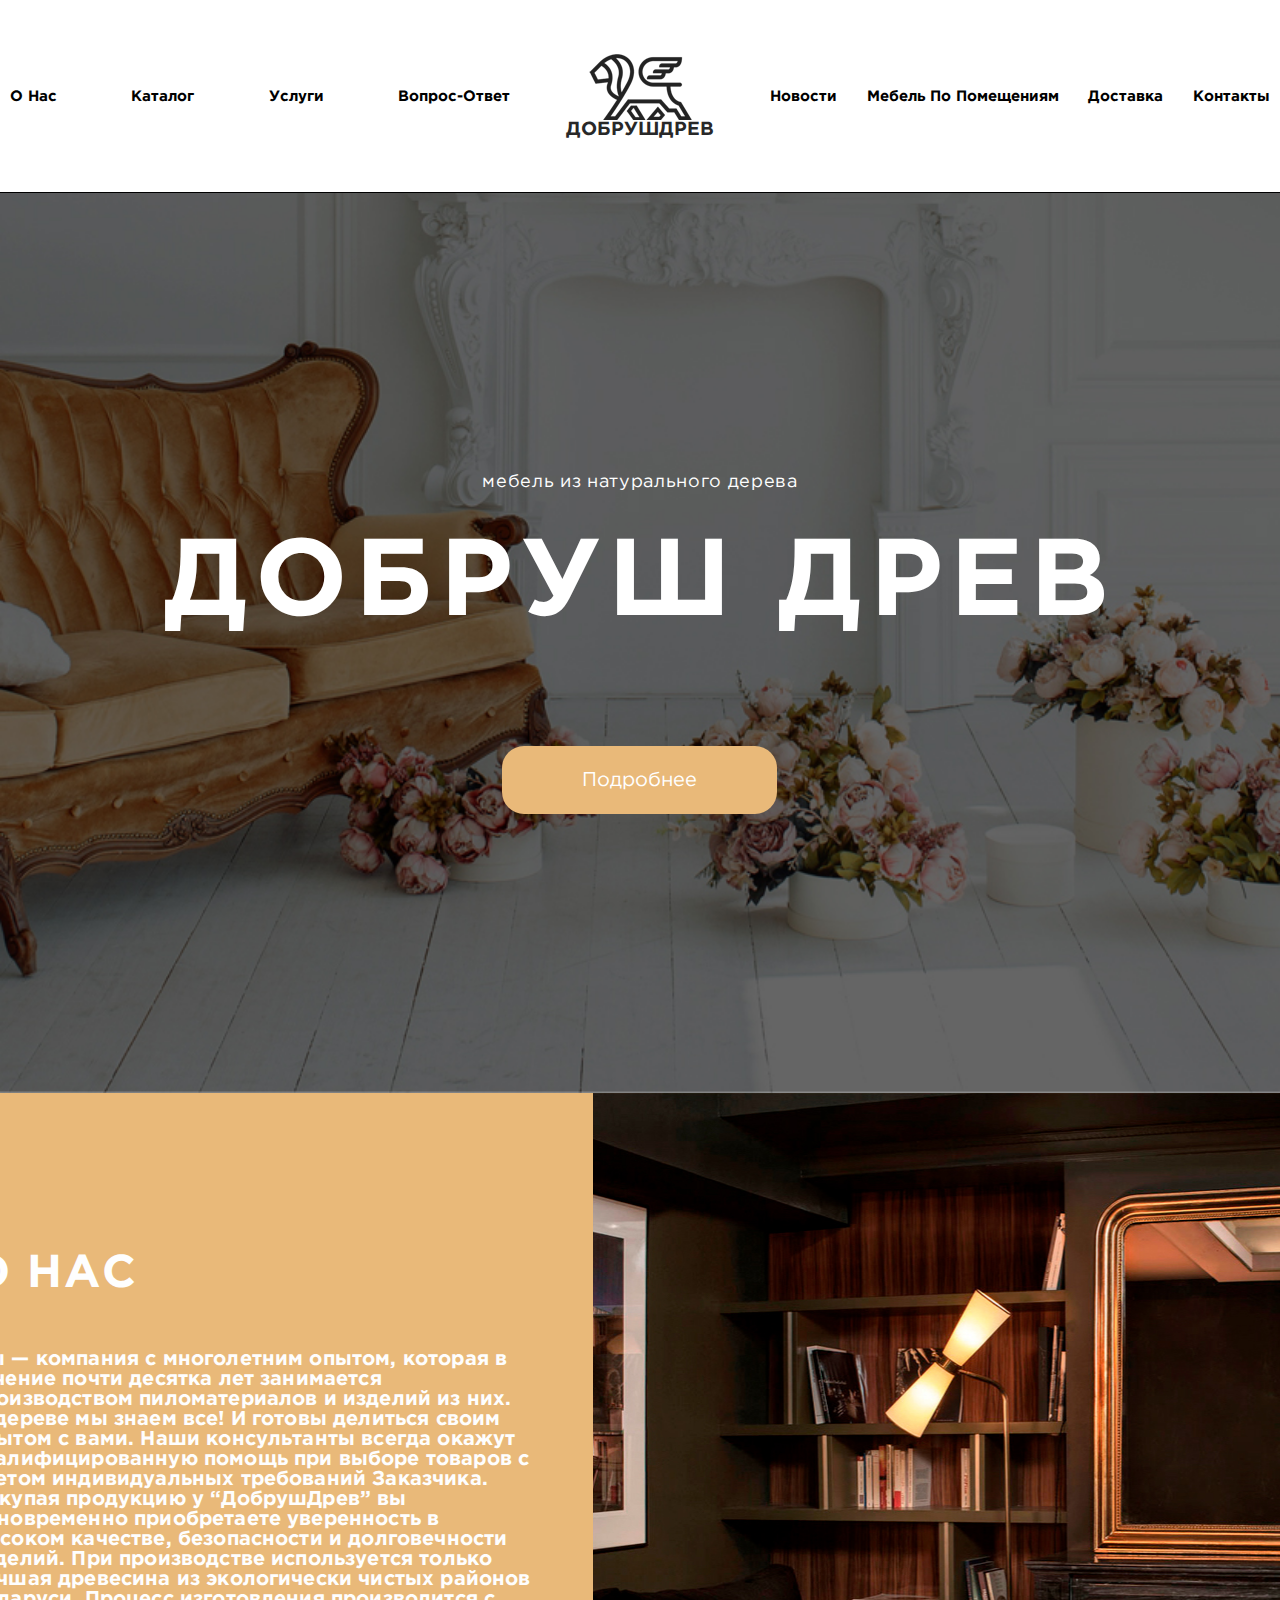
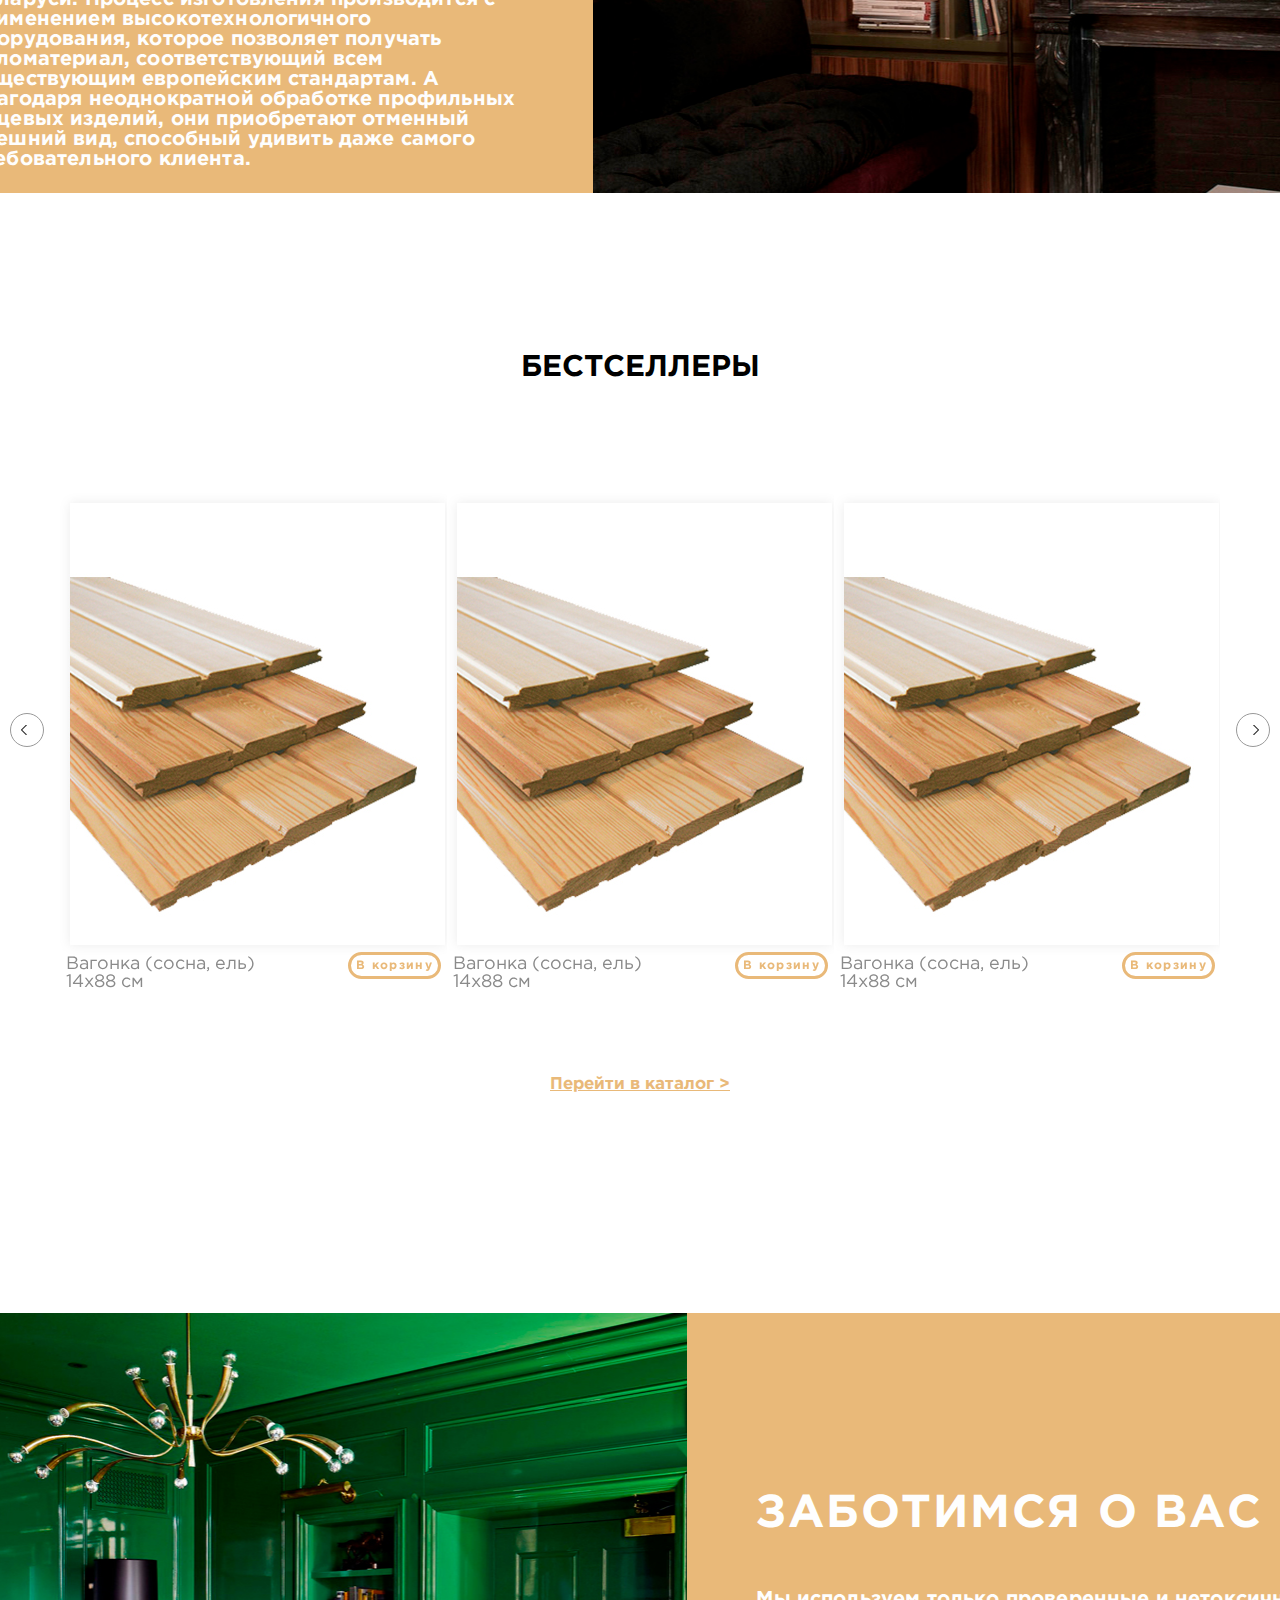
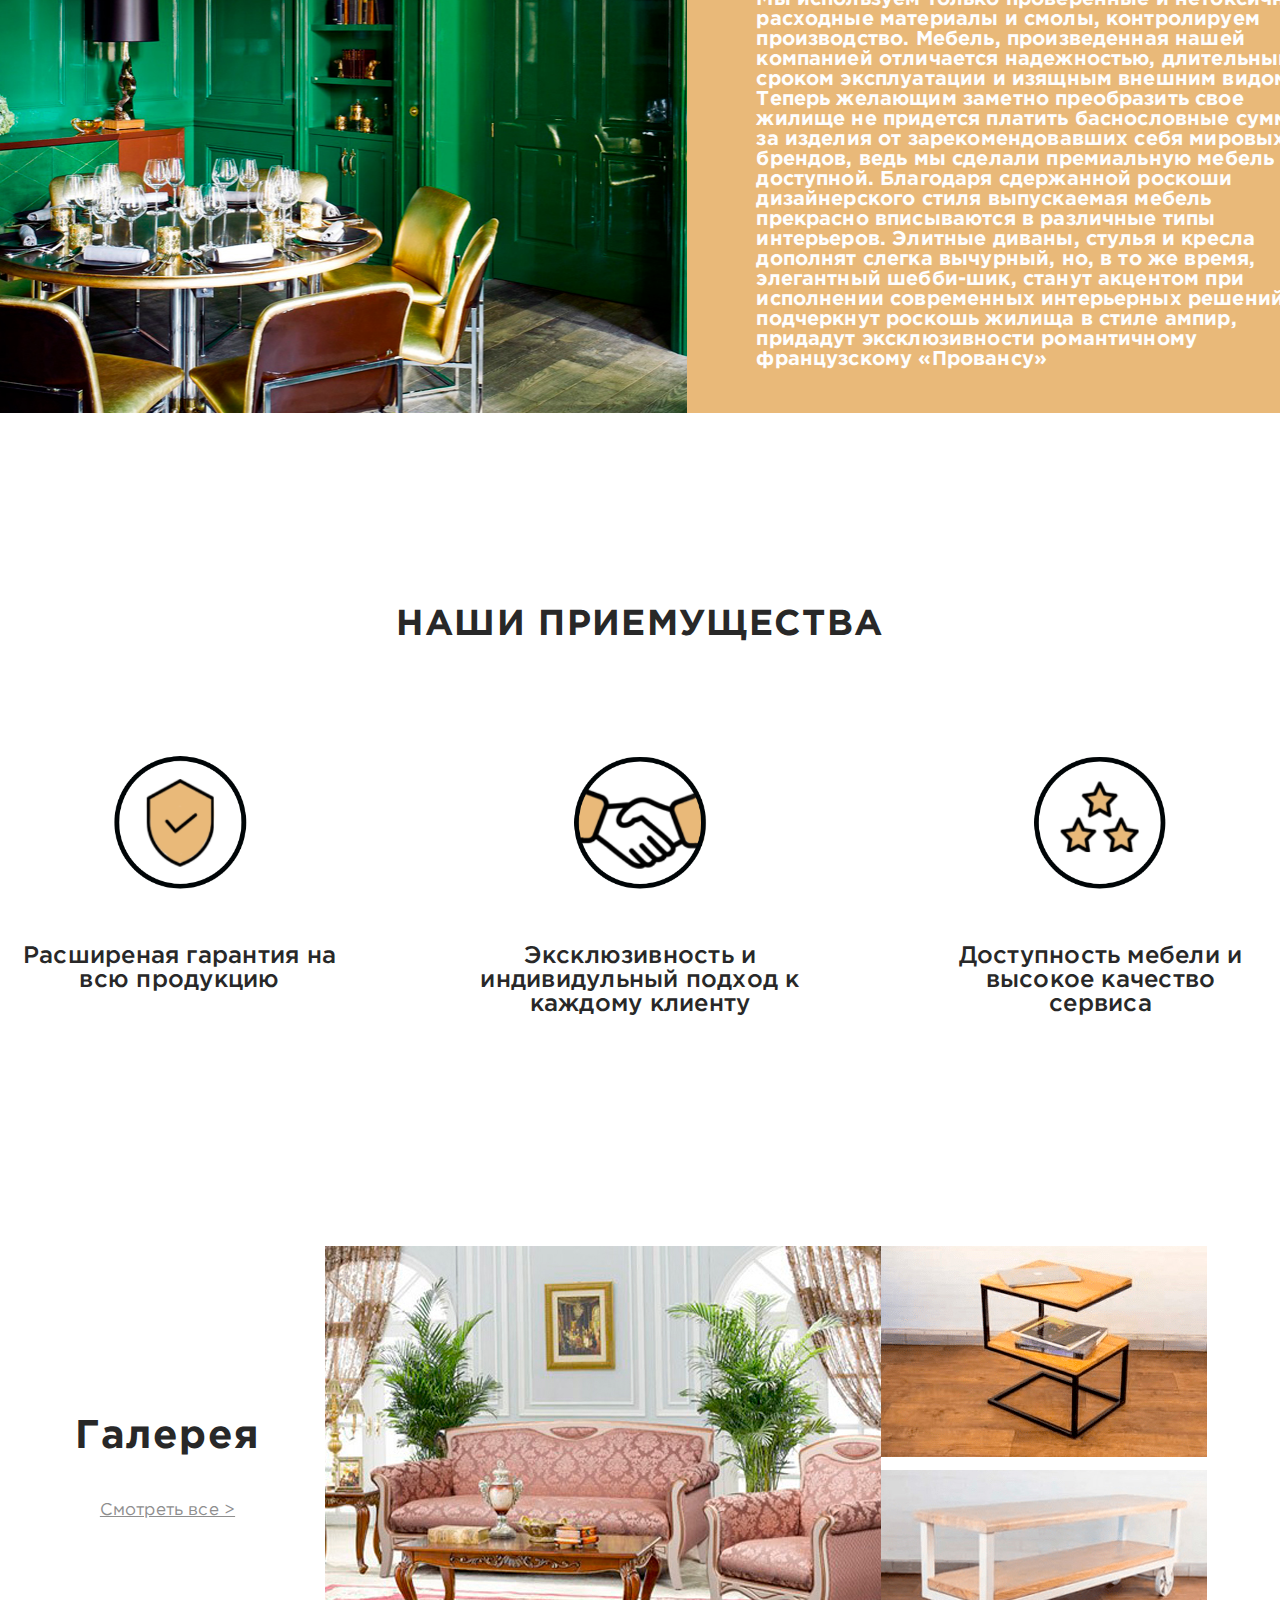
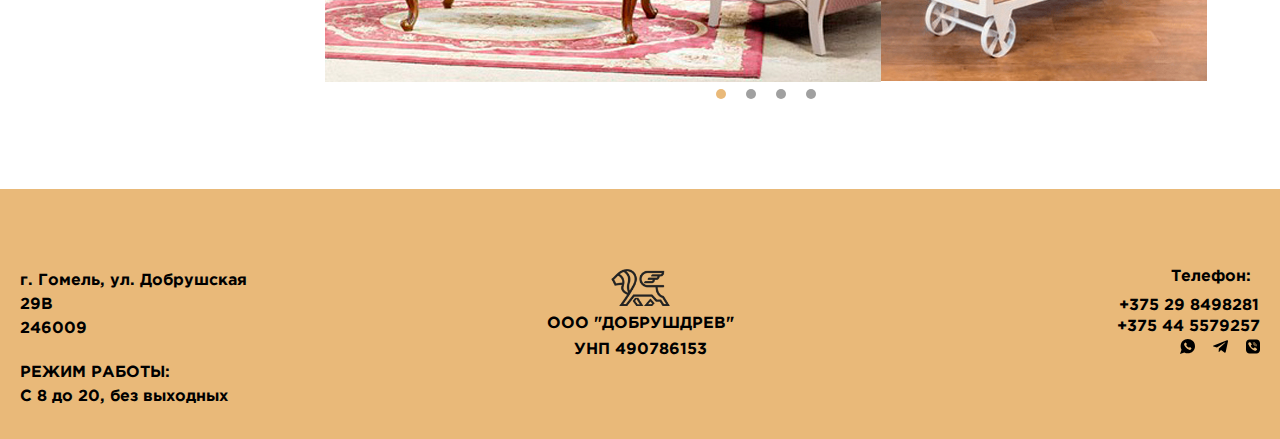
==== commit 31f04639: "update-27.09.2020.13:33" ====
--- a/dobrobush_page01/index.html
+++ b/dobrobush_page01/index.html
@@ -118,7 +118,6 @@
           </div>
         </div>
       </div>
-      <script src="./js/slider.js"></script>
       <div class="care">
         <div class="care__content">
           <div class="care__left-block"></div>
@@ -159,26 +158,25 @@
             <button class="gallery__open btn">Смотреть все &gt;</button>
           </div>
         </div>
-        <div class="col2 slider">
-          <div class="slider__item">
-            <div class="item__left-block"><img class="slider__img1" src="./img/gallery1.jpg" alt=""/></div>
-            <div class="item__right-block"><img class="slider__img2" src="./img/gallery2.jpg" alt=""/><img class="slider__img3" src="./img/gallery3.jpg" alt=""/></div>
-          </div>
-          <div class="slider__item">
-            <div class="item__left-block"><img class="slider__img1" src="./img/gallery1.jpg" alt=""/></div>
-            <div class="item__right-block"><img class="slider__img2" src="./img/gallery2.jpg" alt=""/><img class="slider__img3" src="./img/gallery3.jpg" alt=""/></div>
-          </div>
-          <div class="slider__item">
-            <div class="item__left-block"><img class="slider__img1" src="./img/gallery1.jpg" alt=""/></div>
-            <div class="item__right-block"><img class="slider__img2" src="./img/gallery2.jpg" alt=""/><img class="slider__img3" src="./img/gallery3.jpg" alt=""/></div>
-          </div>
-          <div class="slider__item">
-            <div class="item__left-block"><img class="slider__img1" src="./img/gallery1.jpg" alt=""/></div>
-            <div class="item__right-block"><img class="slider__img2" src="./img/gallery2.jpg" alt=""/><img class="slider__img3" src="./img/gallery3.jpg" alt=""/></div>
-          </div>
-        </div>
-      </div>
-      <script src="./js/gallery.js"></script>
+        <div class="col2 slider1">
+          <div class="slider1__item1">
+            <div class="item1__left-block"><img class="slider1__img1" src="./img/gallery1.jpg" alt=""/></div>
+            <div class="item1__right-block"><img class="slider1__img2" src="./img/gallery2.jpg" alt=""/><img class="slider1__img3" src="./img/gallery3.jpg" alt=""/></div>
+          </div>
+          <div class="slider1__item1">
+            <div class="item1__left-block"><img class="slider1__img1" src="./img/gallery1.jpg" alt=""/></div>
+            <div class="item1__right-block"><img class="slider1__img2" src="./img/gallery2.jpg" alt=""/><img class="slider1__img3" src="./img/gallery3.jpg" alt=""/></div>
+          </div>
+          <div class="slider1__item1">
+            <div class="item1__left-block"><img class="slider1__img1" src="./img/gallery1.jpg" alt=""/></div>
+            <div class="item1__right-block"><img class="slider1__img2" src="./img/gallery2.jpg" alt=""/><img class="slider1__img3" src="./img/gallery3.jpg" alt=""/></div>
+          </div>
+          <div class="slider1__item1">
+            <div class="item1__left-block"><img class="slider1__img1" src="./img/gallery1.jpg" alt=""/></div>
+            <div class="item1__right-block"><img class="slider1__img2" src="./img/gallery2.jpg" alt=""/><img class="slider1__img3" src="./img/gallery3.jpg" alt=""/></div>
+          </div>
+        </div>
+      </div>
       <footer class="footer">
         <div class="container">
           <div class="footer__content">
@@ -205,6 +203,7 @@
       </footer>
       <script src="https://code.jquery.com/jquery-3.5.1.min.js" integrity="sha256-9/aliU8dGd2tb6OSsuzixeV4y/faTqgFtohetphbbj0=" crossorigin="anonymous"></script>
       <script src="./js/header.js"></script>
+      <script src="./js/slider.js"></script>
       <script src="./js/gallery.js"></script>
       <script src="./js/slick.min.js"></script>
     </div>
--- a/dobrobush_page01/css/style.css
+++ b/dobrobush_page01/css/style.css
@@ -784,17 +784,18 @@
   }
 }
 .bestsellers__title {
-  margin-top: 100px;
-  margin-bottom: 50px;
+  margin-top: 160px;
+  margin-bottom: 110px;
   font-size: 30px;
   text-align: center;
+  font-weight: 700;
 }
 .bestsellers__link {
   color: #e9b979;
   text-decoration: underline;
   display: block;
   text-align: center;
-  padding-bottom: 80px;
+  padding-bottom: 220px;
   font-size: 17px;
   font-weight: bold;
 }
@@ -1158,9 +1159,6 @@
     max-width: 100%;
   }
 }
-.advantages__content {
-  max-height: 640px;
-}
 .advantages__title {
   margin-bottom: 110px;
   margin-top: 194px;
@@ -1171,7 +1169,7 @@
   letter-spacing: 1.36px;
 }
 .advantages__list-of-advantages {
-  margin-bottom: 239px;
+  margin-bottom: 232px;
   text-align: center;
   display: flex;
   justify-content: space-between;
@@ -1403,14 +1401,15 @@
   padding: 0 10px;
   overflow: hidden;
   max-width: 1440px;
-  border: 1px solid #000;
   margin: 0 auto;
   display: flex;
   flex-wrap: wrap;
+  padding-bottom: 90px;
 }
 .row .btn {
   padding: 10px;
   cursor: pointer;
+  background-color: #fff;
 }
 .row .col2:first-child {
   flex: 0 0 25%;
@@ -1427,54 +1426,60 @@
   padding: 10px 10px 10px 10px;
 }
 .row .gallery__title {
-  font-size: 48px;
-  letter-spacing: 2px;
-  color: #000;
+  color: #282828;
+  font-size: 40px;
+  font-weight: 700;
+  letter-spacing: 1.51px;
+  margin-bottom: 36px;
 }
 .row .gallery__open {
   width: 100%;
-}
-.row .slider__img1 {
-  width: 100%;
+  color: #8e8e8e;
+  font-size: 17px;
+  font-weight: 400;
+  letter-spacing: 0.16px;
+  text-decoration: underline;
+}
+.row .slider1__img1 {
+  width: 556px;
   height: 436px;
-  padding: 0 10px 0 0;
-}
-.row .slider__img2 {
-  margin: 0 0 10px 0;
-  width: 100%;
+}
+.row .slider1__img2 {
+  width: 359px;
   height: 211px;
 }
-.row .slider__img3 {
-  width: 100%;
+.row .slider1__img3 {
+  margin-top: 13px;
+  width: 359px;
   height: 211px;
 }
-.row .slider__item {
-  display: flex;
-  justify-content: center;
-}
-.row .slider .slick-dots {
+.row .slider1__item1 {
+  display: flex;
+  justify-content: space-between;
+}
+.row .slider1 .slick-dots {
   display: flex;
   align-items: center;
   justify-content: center;
 }
-.row .slider .slick-dots li {
+.row .slider1 .slick-dots li {
   list-style: none;
   margin: 0 10px;
 }
-.row .slider .slick-dots li.slick-active button {
+.row .slider1 .slick-dots li.slick-active button {
   background-color: #e9b979;
 }
-.row .slider .slick-dots button {
+.row .slider1 .slick-dots button {
   font-size: 0;
   width: 10px;
   height: 10px;
   background-color: #a0a0a0;
   border-radius: 50%;
 }
-.row .item__left-block {
-  width: 1200px;
-}
-.row .item__right-block {
+.row .item1__left-block {
+  width: 960px;
+}
+.row .item1__right-block {
   display: block;
 }
 .row .slick-list {
@@ -1498,7 +1503,7 @@
     height: auto !important;
   }
 
-  .item__right-block {
+  .item1__right-block {
     display: flex;
     flex-direction: column;
     justify-content: center;
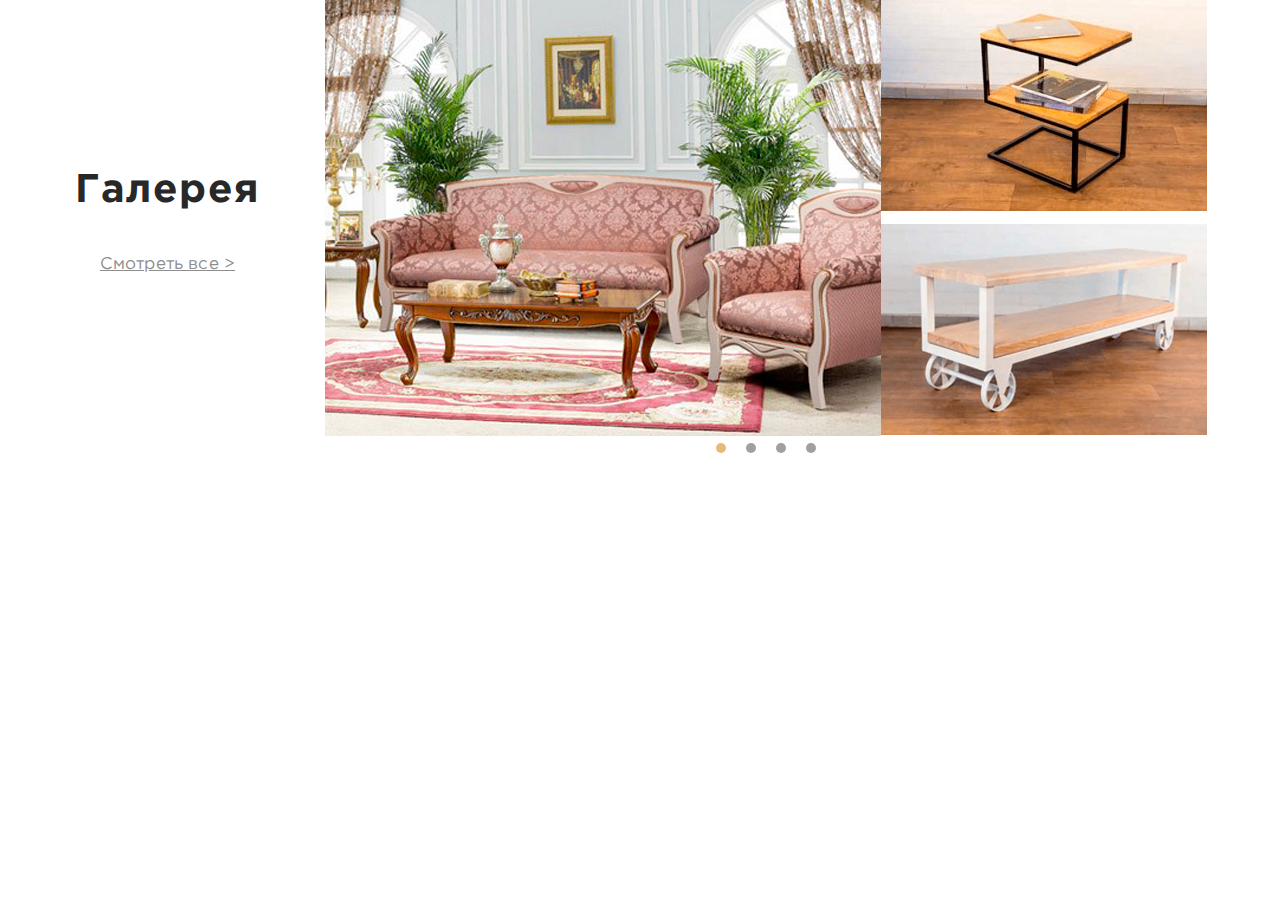
==== commit cf737c25: "update-27.09.2020.16:22" ====
--- a/dobrobush_page01/index.html
+++ b/dobrobush_page01/index.html
@@ -8,149 +8,6 @@
   </head>
   <body>
     <div class="wrapper">
-      <header class="header">
-        <div class="container">
-          <div class="header__body">
-            <div class="header__logo submain"><a href=""><img src="./img/logo.png" alt=""/></a></div>
-            <div class="header__burger"><span></span></div>
-            <nav class="header__menu">
-              <ul class="header__list">
-                <li><a class="header__link" href="#">О нас</a></li>
-                <li><a class="header__link" href="#">Каталог</a></li>
-                <li><a class="header__link" href="#">Услуги</a></li>
-                <li><a class="header__link" href="#">Вопрос-ответ</a></li>
-              </ul>
-              <div class="header__logo main"><img src="./img/logo.png" alt=""/>
-                <h2>добрушдрев</h2>
-              </div>
-              <ul class="header__list">
-                <li><a class="header__link" href="#">Новости</a></li>
-                <li><a class="header__link" href="#">Мебель по помещениям</a></li>
-                <li><a class="header__link" href="#">Доставка</a></li>
-                <li><a class="header__link" href="#">Контакты</a></li>
-              </ul>
-            </nav>
-          </div>
-        </div>
-      </header>
-      <div class="home">
-        <div class="container">
-          <div class="home__content">
-            <div class="home__subtitle">мебель из натурального дерева</div>
-            <div class="home__title">ДОБРУШ ДРЕВ</div>
-            <div class="home__button"><a class="home__link" href="#">Подробнее</a></div>
-          </div>
-        </div>
-      </div>
-      <div class="about">
-        <div class="about__content">
-          <div class="about__left-block">
-            <div class="left-block__container">
-              <h2 class="about__title">О нас</h2>
-              <p class="about__text">Мы — компания с многолетним опытом, которая  в течение почти десятка лет занимается производством  пиломатериалов и изделий из них. О дереве мы знаем все! И готовы делиться своим опытом с вами. Наши консультанты всегда окажут квалифицированную помощь при выборе товаров с учетом индивидуальных требований Заказчика. Покупая продукцию у “ДобрушДрев” вы одновременно приобретаете уверенность в высоком качестве, безопасности и долговечности изделий. При производстве используется только лучшая древесина из экологически чистых районов Беларуси. Процесс изготовления производится с применением высокотехнологичного оборудования, которое позволяет получать пиломатериал, соответствующий всем существующим европейским стандартам. А благодаря неоднократной обработке профильных лицевых изделий, они приобретают отменный внешний вид, способный удивить даже самого требовательного клиента.  </p>
-              <div class="about__button"><a class="about__link" href="#">Перейти в галерею ></a></div>
-            </div>
-          </div>
-          <div class="about__right-block"></div>
-        </div>
-      </div>
-      <div class="bestsellers">
-        <div class="container">
-          <div class="bestsellers__content">
-            <div class="bestsellers__title">БЕСТСЕЛЛЕРЫ</div>
-            <div class="slider">
-              <div class="slider__item"><a href=""><img class="slider__img" src="./img/lining.jpg" alt=""/></a>
-                <div class="slider__item_inner">
-                  <div class="inner__block">
-                    <h2 class="slider__title">Вагонка (сосна, ель)</h2>
-                    <h2 class="slider__subtitle">14x88 см</h2>
-                  </div>
-                  <div class="inner__block"><a class="slider__button" href="">В корзину</a></div>
-                </div>
-              </div>
-              <div class="slider__item"><a href=""><img class="slider__img" src="./img/lining.jpg" alt=""/></a>
-                <div class="slider__item_inner">
-                  <div class="inner__block">
-                    <h2 class="slider__title">Вагонка (сосна, ель)</h2>
-                    <h2 class="slider__subtitle">14x88 см</h2>
-                  </div>
-                  <div class="inner__block"><a class="slider__button" href="">В корзину</a></div>
-                </div>
-              </div>
-              <div class="slider__item"><a href=""><img class="slider__img" src="./img/lining.jpg" alt=""/></a>
-                <div class="slider__item_inner">
-                  <div class="inner__block">
-                    <h2 class="slider__title">Вагонка (сосна, ель)</h2>
-                    <h2 class="slider__subtitle">14x88 см</h2>
-                  </div>
-                  <div class="inner__block"><a class="slider__button" href="">В корзину</a></div>
-                </div>
-              </div>
-              <div class="slider__item"><a href=""><img class="slider__img" src="./img/lining.jpg" alt=""/></a>
-                <div class="slider__item_inner">
-                  <div class="inner__block">
-                    <h2 class="slider__title">Вагонка (сосна, ель)</h2>
-                    <h2 class="slider__subtitle">14x88 см</h2>
-                  </div>
-                  <div class="inner__block"><a class="slider__button" href="">В корзину</a></div>
-                </div>
-              </div>
-              <div class="slider__item"><a href=""><img class="slider__img" src="./img/lining.jpg" alt=""/></a>
-                <div class="slider__item_inner">
-                  <div class="inner__block">
-                    <h2 class="slider__title">Вагонка (сосна, ель)</h2>
-                    <h2 class="slider__subtitle">14x88 см</h2>
-                  </div>
-                  <div class="inner__block"><a class="slider__button" href="">В корзину</a></div>
-                </div>
-              </div>
-              <div class="slider__item"><a href=""><img class="slider__img" src="./img/lining.jpg" alt=""/></a>
-                <div class="slider__item_inner">
-                  <div class="inner__block">
-                    <h2 class="slider__title">Вагонка (сосна, ель)</h2>
-                    <h2 class="slider__subtitle">14x88 см</h2>
-                  </div>
-                  <div class="inner__block"><a class="slider__button" href="">В корзину</a></div>
-                </div>
-              </div>
-            </div>
-            <div class="bestsellers__button"><a class="bestsellers__link" href="">Перейти в каталог ></a></div>
-          </div>
-        </div>
-      </div>
-      <div class="care">
-        <div class="care__content">
-          <div class="care__left-block"></div>
-          <div class="care__right-block">
-            <div class="right-block__container">
-              <h2 class="care__title">ЗАБОТИМСЯ О ВАС</h2>
-              <p class="care__text">Мы используем только проверенные и нетоксичные расходные материалы и смолы, контролируем производство. Мебель, произведенная нашей компанией отличается надежностью, длительным сроком эксплуатации и изящным внешним видом. Теперь желающим заметно преобразить свое жилище не придется платить баснословные суммы за изделия от зарекомендовавших себя мировых брендов, ведь мы сделали премиальную мебель доступной. Благодаря сдержанной роскоши дизайнерского стиля выпускаемая мебель прекрасно вписываются в различные типы интерьеров. Элитные диваны, стулья и кресла дополнят слегка вычурный, но, в то же время, элегантный шебби-шик, станут акцентом при исполнении современных интерьерных решений, подчеркнут роскошь жилища в стиле ампир, придадут эксклюзивности романтичному французскому «Провансу»</p>
-              <div class="care__button"><a class="care__link" href="#">Подробнее ></a></div>
-            </div>
-          </div>
-        </div>
-      </div>
-      <div class="advantages">
-        <div class="container">
-          <div class="advantages__content">
-            <h2 class="advantages__title">НАШИ ПРИЕМУЩЕСТВА</h2>
-            <div class="advantages__list-of-advantages"> 
-              <div class="advantages__item">
-                <div class="advantages__circle"><img class="advantages__img" src="./img/left.png" alt=""/></div>
-                <p class="advantages__text">Расширеная гарантия на всю продукцию</p>
-              </div>
-              <div class="advantages__item">
-                <div class="advantages__circle"><img class="advantages__img" src="./img/center.png" alt=""/></div>
-                <p class="advantages__text">Эксклюзивность и индивидульный подход к каждому клиенту</p>
-              </div>
-              <div class="advantages__item">
-                <div class="advantages__circle"><img class="advantages__img" src="./img/right.png" alt=""/></div>
-                <p class="advantages__text">Доступность мебели и высокое качество сервиса</p>
-              </div>
-            </div>
-          </div>
-        </div>
-      </div>
       <div class="row">
         <div class="col2 gallery">
           <div class="gallery__list">
@@ -177,30 +34,6 @@
           </div>
         </div>
       </div>
-      <footer class="footer">
-        <div class="container">
-          <div class="footer__content">
-            <div class="footer__left-block">
-              <div class="footer__address">г. Гомель, ул. Добрушская 29В<br/>246009</div>
-              <div class="footer__operating-mode">РЕЖИМ РАБОТЫ:<br/>С 8 до 20, без выходных</div>
-            </div>
-            <div class="footer__center-block">
-              <div class="footer__logo"><a href=""><img class="footer-logo__img" src="./img/logo.png" alt=""/></a>
-                <div class="footer__title">ООО "ДОБРУШДРЕВ"</div>
-                <div class="footer__subtitle">УНП 490786153</div>
-              </div>
-            </div>
-            <div class="footer__right-block">
-              <div class="footer__tel-num">
-                <div class="tel-num__title">Телефон:</div>
-                <div class="tel-num__tel-num1">+375 29 8498281 </div>
-                <div class="tel-num__tel-num2">+375 44 5579257</div>
-              </div>
-              <div class="footer__list-of-soc-net"><a class="footer__whatsapp" href=""><img class="whatsapp__img" src="./img/ico/whatsapp.svg" alt=""/></a><a class="footer__telegram" href=""><img class="telegram__img" src="./img/ico/telegram.svg" alt=""/></a><a class="footer__viber" href=""><img class="viber__img" src="./img/ico/viber.svg" alt=""/></a></div>
-            </div>
-          </div>
-        </div>
-      </footer>
       <script src="https://code.jquery.com/jquery-3.5.1.min.js" integrity="sha256-9/aliU8dGd2tb6OSsuzixeV4y/faTqgFtohetphbbj0=" crossorigin="anonymous"></script>
       <script src="./js/header.js"></script>
       <script src="./js/slider.js"></script>
--- a/dobrobush_page01/css/style.css
+++ b/dobrobush_page01/css/style.css
@@ -1490,7 +1490,7 @@
   align-items: flex-start;
 }
 
-@media (max-width: 992px) {
+@media (max-width: 1024px) {
   .row {
     display: block;
   }
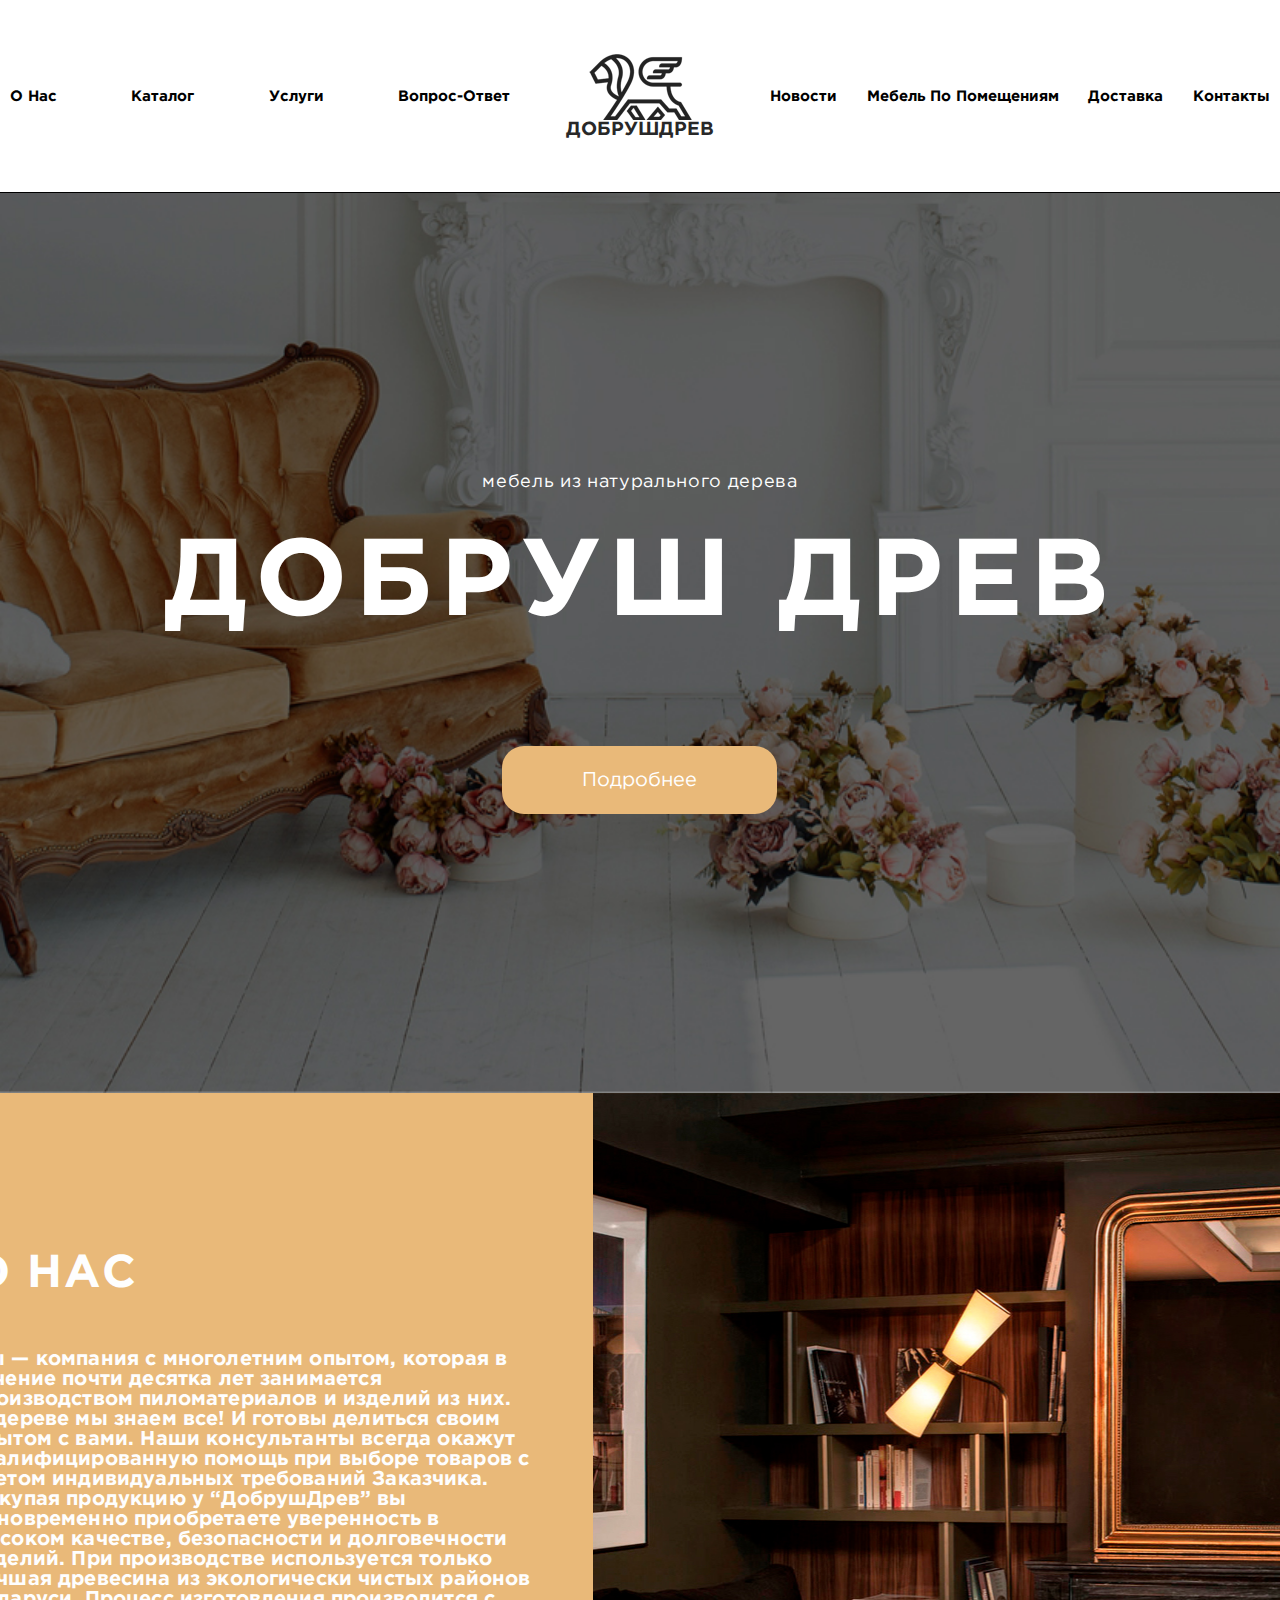
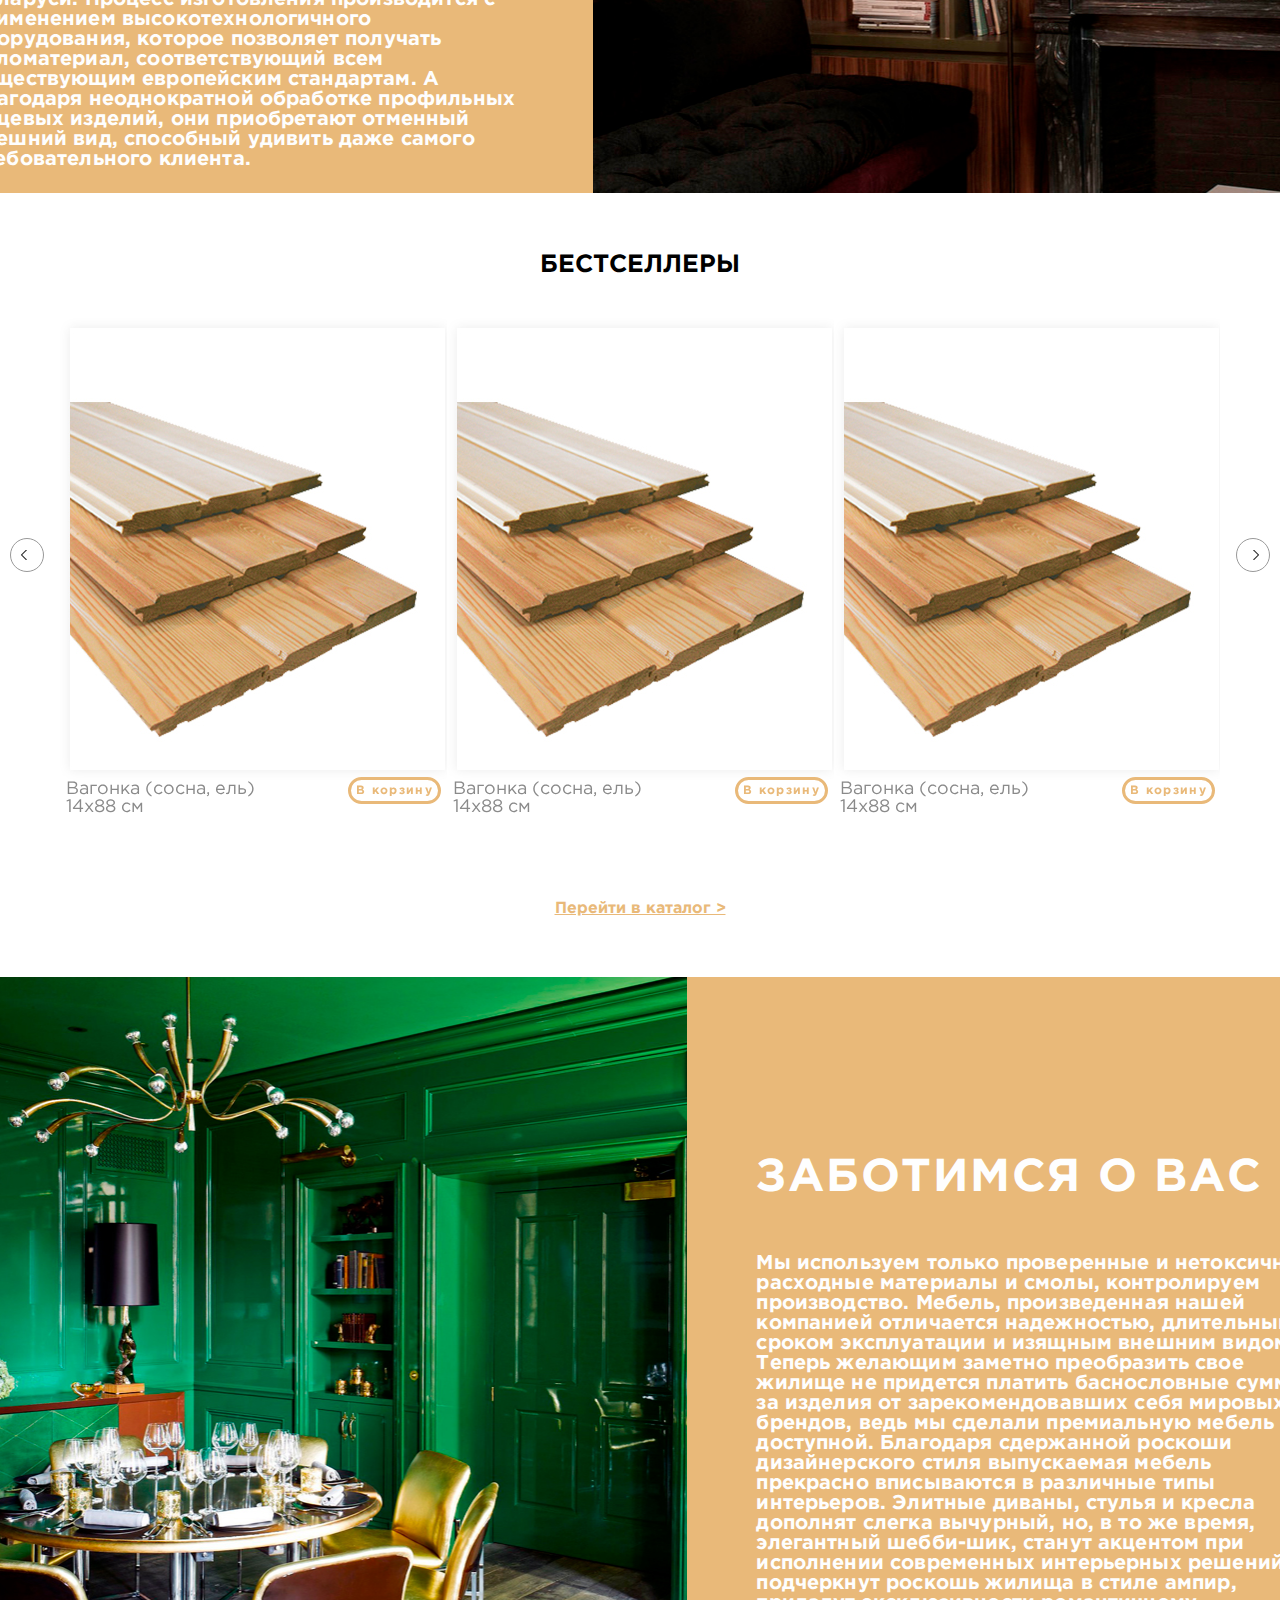
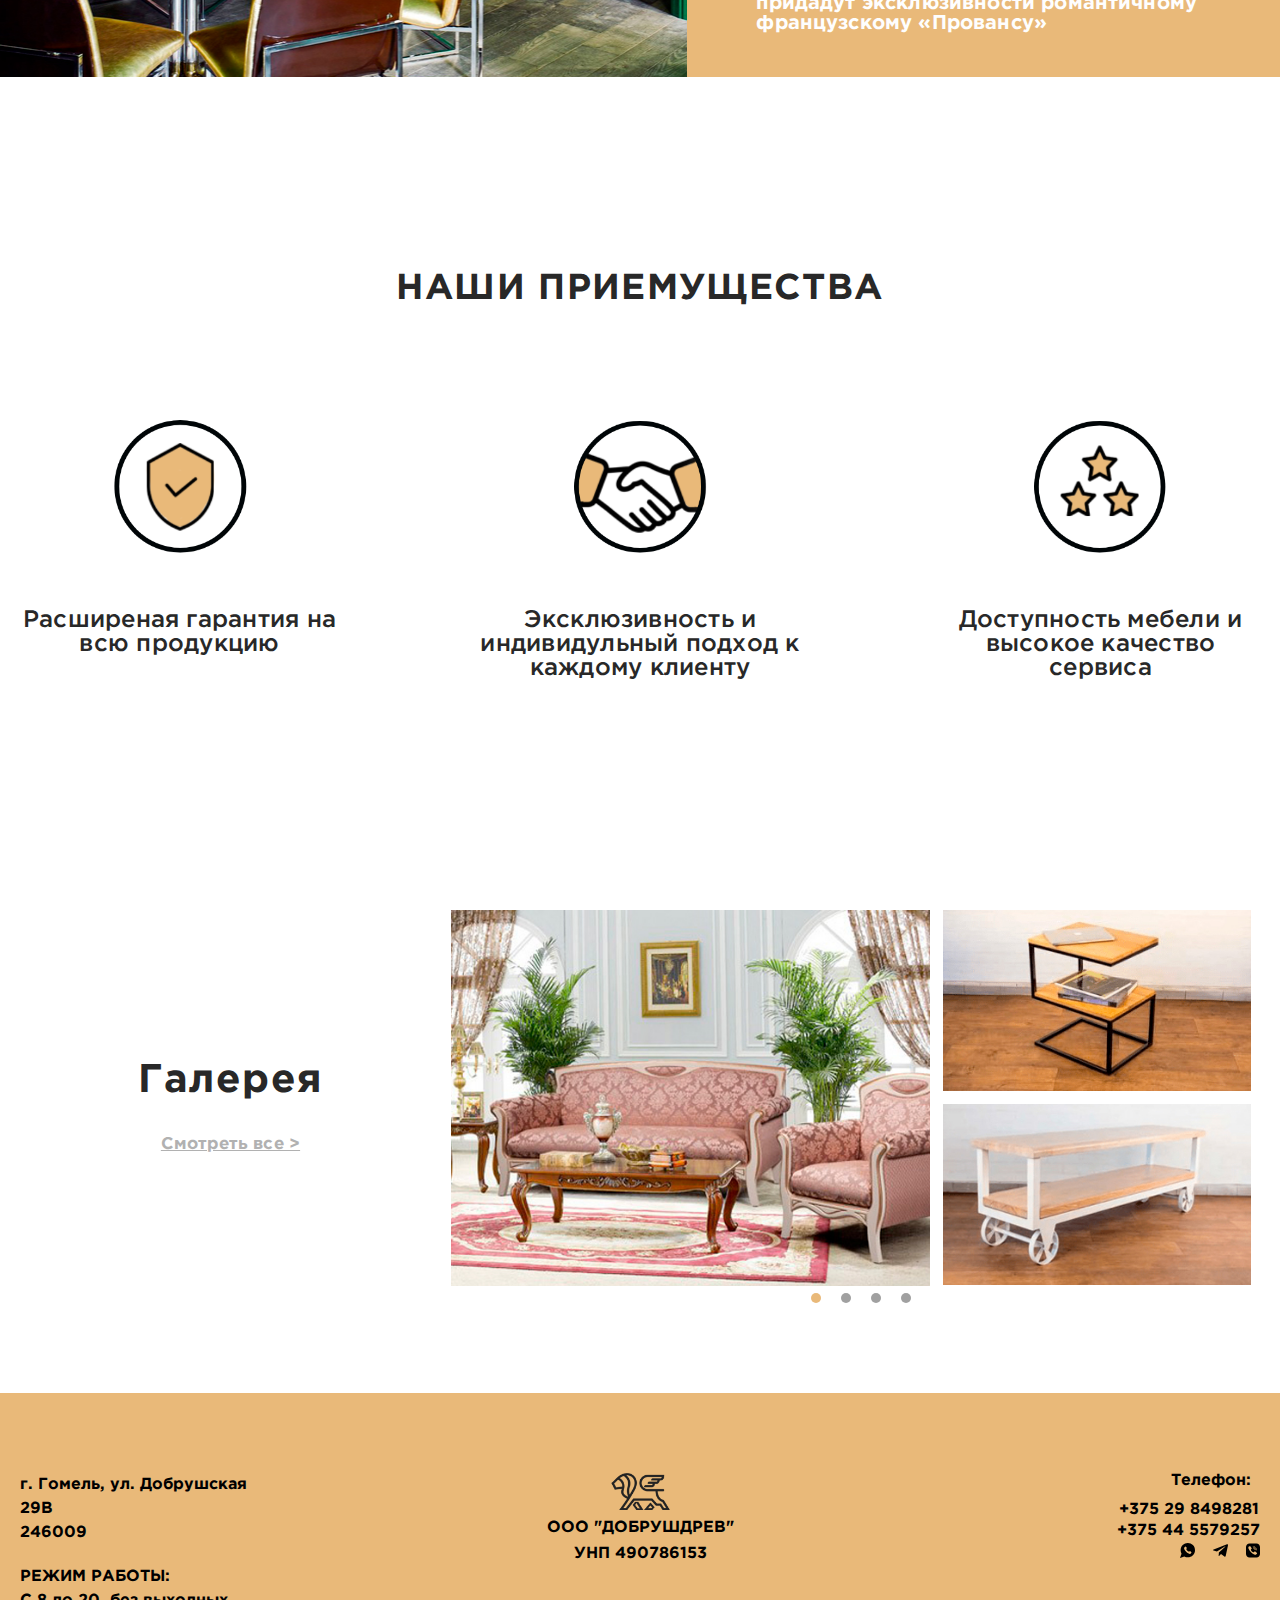
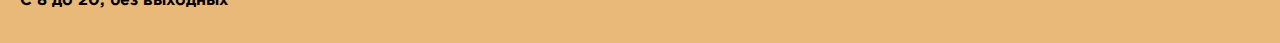
==== commit 1aa6bb18: "update-27.09.2020.22:23" ====
--- a/dobrobush_page01/index.html
+++ b/dobrobush_page01/index.html
@@ -8,6 +8,149 @@
   </head>
   <body>
     <div class="wrapper">
+      <header class="header">
+        <div class="container">
+          <div class="header__body">
+            <div class="header__logo submain"><a href=""><img src="./img/logo.png" alt=""/></a></div>
+            <div class="header__burger"><span></span></div>
+            <nav class="header__menu">
+              <ul class="header__list">
+                <li><a class="header__link" href="#">О нас</a></li>
+                <li><a class="header__link" href="#">Каталог</a></li>
+                <li><a class="header__link" href="#">Услуги</a></li>
+                <li><a class="header__link" href="#">Вопрос-ответ</a></li>
+              </ul>
+              <div class="header__logo main"><img src="./img/logo.png" alt=""/>
+                <h2>добрушдрев</h2>
+              </div>
+              <ul class="header__list">
+                <li><a class="header__link" href="#">Новости</a></li>
+                <li><a class="header__link" href="#">Мебель по помещениям</a></li>
+                <li><a class="header__link" href="#">Доставка</a></li>
+                <li><a class="header__link" href="#">Контакты</a></li>
+              </ul>
+            </nav>
+          </div>
+        </div>
+      </header>
+      <div class="home">
+        <div class="container">
+          <div class="home__content">
+            <div class="home__subtitle">мебель из натурального дерева</div>
+            <div class="home__title">ДОБРУШ ДРЕВ</div>
+            <div class="home__button"><a class="home__link" href="#">Подробнее</a></div>
+          </div>
+        </div>
+      </div>
+      <div class="about">
+        <div class="about__content">
+          <div class="about__left-block">
+            <div class="left-block__container">
+              <h2 class="about__title">О нас</h2>
+              <p class="about__text">Мы — компания с многолетним опытом, которая  в течение почти десятка лет занимается производством  пиломатериалов и изделий из них. О дереве мы знаем все! И готовы делиться своим опытом с вами. Наши консультанты всегда окажут квалифицированную помощь при выборе товаров с учетом индивидуальных требований Заказчика. Покупая продукцию у “ДобрушДрев” вы одновременно приобретаете уверенность в высоком качестве, безопасности и долговечности изделий. При производстве используется только лучшая древесина из экологически чистых районов Беларуси. Процесс изготовления производится с применением высокотехнологичного оборудования, которое позволяет получать пиломатериал, соответствующий всем существующим европейским стандартам. А благодаря неоднократной обработке профильных лицевых изделий, они приобретают отменный внешний вид, способный удивить даже самого требовательного клиента.  </p>
+              <div class="about__button"><a class="about__link" href="#">Перейти в галерею ></a></div>
+            </div>
+          </div>
+          <div class="about__right-block"></div>
+        </div>
+      </div>
+      <div class="bestsellers">
+        <div class="container">
+          <div class="bestsellers__content">
+            <div class="bestsellers__title">БЕСТСЕЛЛЕРЫ</div>
+            <div class="slider">
+              <div class="slider__item"><a href=""><img class="slider__img" src="./img/lining.jpg" alt=""/></a>
+                <div class="slider__item_inner">
+                  <div class="inner__block">
+                    <h2 class="slider__title">Вагонка (сосна, ель)</h2>
+                    <h2 class="slider__subtitle">14x88 см</h2>
+                  </div>
+                  <div class="inner__block"><a class="slider__button" href="">В корзину</a></div>
+                </div>
+              </div>
+              <div class="slider__item"><a href=""><img class="slider__img" src="./img/lining.jpg" alt=""/></a>
+                <div class="slider__item_inner">
+                  <div class="inner__block">
+                    <h2 class="slider__title">Вагонка (сосна, ель)</h2>
+                    <h2 class="slider__subtitle">14x88 см</h2>
+                  </div>
+                  <div class="inner__block"><a class="slider__button" href="">В корзину</a></div>
+                </div>
+              </div>
+              <div class="slider__item"><a href=""><img class="slider__img" src="./img/lining.jpg" alt=""/></a>
+                <div class="slider__item_inner">
+                  <div class="inner__block">
+                    <h2 class="slider__title">Вагонка (сосна, ель)</h2>
+                    <h2 class="slider__subtitle">14x88 см</h2>
+                  </div>
+                  <div class="inner__block"><a class="slider__button" href="">В корзину</a></div>
+                </div>
+              </div>
+              <div class="slider__item"><a href=""><img class="slider__img" src="./img/lining.jpg" alt=""/></a>
+                <div class="slider__item_inner">
+                  <div class="inner__block">
+                    <h2 class="slider__title">Вагонка (сосна, ель)</h2>
+                    <h2 class="slider__subtitle">14x88 см</h2>
+                  </div>
+                  <div class="inner__block"><a class="slider__button" href="">В корзину</a></div>
+                </div>
+              </div>
+              <div class="slider__item"><a href=""><img class="slider__img" src="./img/lining.jpg" alt=""/></a>
+                <div class="slider__item_inner">
+                  <div class="inner__block">
+                    <h2 class="slider__title">Вагонка (сосна, ель)</h2>
+                    <h2 class="slider__subtitle">14x88 см</h2>
+                  </div>
+                  <div class="inner__block"><a class="slider__button" href="">В корзину</a></div>
+                </div>
+              </div>
+              <div class="slider__item"><a href=""><img class="slider__img" src="./img/lining.jpg" alt=""/></a>
+                <div class="slider__item_inner">
+                  <div class="inner__block">
+                    <h2 class="slider__title">Вагонка (сосна, ель)</h2>
+                    <h2 class="slider__subtitle">14x88 см</h2>
+                  </div>
+                  <div class="inner__block"><a class="slider__button" href="">В корзину</a></div>
+                </div>
+              </div>
+            </div>
+            <div class="bestsellers__button"><a class="bestsellers__link" href="">Перейти в каталог ></a></div>
+          </div>
+        </div>
+      </div>
+      <div class="care">
+        <div class="care__content">
+          <div class="care__left-block"></div>
+          <div class="care__right-block">
+            <div class="right-block__container">
+              <h2 class="care__title">ЗАБОТИМСЯ О ВАС</h2>
+              <p class="care__text">Мы используем только проверенные и нетоксичные расходные материалы и смолы, контролируем производство. Мебель, произведенная нашей компанией отличается надежностью, длительным сроком эксплуатации и изящным внешним видом. Теперь желающим заметно преобразить свое жилище не придется платить баснословные суммы за изделия от зарекомендовавших себя мировых брендов, ведь мы сделали премиальную мебель доступной. Благодаря сдержанной роскоши дизайнерского стиля выпускаемая мебель прекрасно вписываются в различные типы интерьеров. Элитные диваны, стулья и кресла дополнят слегка вычурный, но, в то же время, элегантный шебби-шик, станут акцентом при исполнении современных интерьерных решений, подчеркнут роскошь жилища в стиле ампир, придадут эксклюзивности романтичному французскому «Провансу»</p>
+              <div class="care__button"><a class="care__link" href="#">Подробнее ></a></div>
+            </div>
+          </div>
+        </div>
+      </div>
+      <div class="advantages">
+        <div class="container">
+          <div class="advantages__content">
+            <h2 class="advantages__title">НАШИ ПРИЕМУЩЕСТВА</h2>
+            <div class="advantages__list-of-advantages"> 
+              <div class="advantages__item">
+                <div class="advantages__circle"><img class="advantages__img" src="./img/left.png" alt=""/></div>
+                <p class="advantages__text">Расширеная гарантия на всю продукцию</p>
+              </div>
+              <div class="advantages__item">
+                <div class="advantages__circle"><img class="advantages__img" src="./img/center.png" alt=""/></div>
+                <p class="advantages__text">Эксклюзивность и индивидульный подход к каждому клиенту</p>
+              </div>
+              <div class="advantages__item">
+                <div class="advantages__circle"><img class="advantages__img" src="./img/right.png" alt=""/></div>
+                <p class="advantages__text">Доступность мебели и высокое качество сервиса</p>
+              </div>
+            </div>
+          </div>
+        </div>
+      </div>
       <div class="row">
         <div class="col2 gallery">
           <div class="gallery__list">
@@ -34,6 +177,30 @@
           </div>
         </div>
       </div>
+      <footer class="footer">
+        <div class="container">
+          <div class="footer__content">
+            <div class="footer__left-block">
+              <div class="footer__address">г. Гомель, ул. Добрушская 29В<br/>246009</div>
+              <div class="footer__operating-mode">РЕЖИМ РАБОТЫ:<br/>С 8 до 20, без выходных</div>
+            </div>
+            <div class="footer__center-block">
+              <div class="footer__logo"><a href=""><img class="footer-logo__img" src="./img/logo.png" alt=""/></a>
+                <div class="footer__title">ООО "ДОБРУШДРЕВ"</div>
+                <div class="footer__subtitle">УНП 490786153</div>
+              </div>
+            </div>
+            <div class="footer__right-block">
+              <div class="footer__tel-num">
+                <div class="tel-num__title">Телефон:</div>
+                <div class="tel-num__tel-num1">+375 29 8498281 </div>
+                <div class="tel-num__tel-num2">+375 44 5579257</div>
+              </div>
+              <div class="footer__list-of-soc-net"><a class="footer__whatsapp" href=""><img class="whatsapp__img" src="./img/ico/whatsapp.svg" alt=""/></a><a class="footer__telegram" href=""><img class="telegram__img" src="./img/ico/telegram.svg" alt=""/></a><a class="footer__viber" href=""><img class="viber__img" src="./img/ico/viber.svg" alt=""/></a></div>
+            </div>
+          </div>
+        </div>
+      </footer>
       <script src="https://code.jquery.com/jquery-3.5.1.min.js" integrity="sha256-9/aliU8dGd2tb6OSsuzixeV4y/faTqgFtohetphbbj0=" crossorigin="anonymous"></script>
       <script src="./js/header.js"></script>
       <script src="./js/slider.js"></script>
--- a/dobrobush_page01/css/style.css
+++ b/dobrobush_page01/css/style.css
@@ -910,6 +910,328 @@
   min-height: 500px;
 }
 
+@media screen and (min-width: 2559px) {
+  .bestsellers {
+    height: 100vh;
+  }
+  .bestsellers__title {
+    margin-top: 150px;
+    margin-bottom: 50px;
+    font-size: 50px;
+  }
+  .bestsellers__link {
+    padding-bottom: 150px;
+    font-size: 24px;
+  }
+
+  .slider {
+    padding: 0 15px;
+    margin-bottom: 93px;
+  }
+  .slider__button {
+    font-size: 13px;
+    letter-spacing: 1.34px;
+    border-radius: 16px;
+    padding: 5px;
+  }
+
+  .slider__item_inner {
+    max-width: 386px;
+  }
+
+  .slider__img {
+    max-width: 386px;
+    max-width: 452px;
+  }
+
+  .slider .slick-arrow.slick-prev {
+    left: 0;
+    width: 36px;
+    height: 36px;
+  }
+
+  .slider .slick-arrow.slick-next {
+    width: 36px;
+    height: 36px;
+  }
+
+  .slider__item {
+    font-size: 20px;
+    min-height: 550px;
+  }
+}
+@media screen and (max-width: 1441px) {
+  .bestsellers__title {
+    margin-top: 60px;
+    margin-bottom: 40px;
+    font-size: 25px;
+  }
+  .bestsellers__link {
+    padding-bottom: 60px;
+    font-size: 16px;
+  }
+
+  .slider__button {
+    font-size: 12px;
+    letter-spacing: 1.34px;
+    border-radius: 16px;
+    padding: 5px;
+  }
+
+  .slider {
+    padding: 0 30px;
+    margin-bottom: 63px;
+  }
+
+  .slider__item_inner {
+    max-width: 306px;
+  }
+
+  .slider__img {
+    max-width: 306px;
+    max-width: 372px;
+  }
+
+  .slider .slick-arrow {
+    position: absolute;
+    margin: -30px 0 0 0;
+    top: 50%;
+    z-index: 10;
+    font-size: 0;
+    width: 6px;
+    height: 10px;
+  }
+
+  .slider .slick-arrow.slick-prev {
+    left: 20px;
+    width: 30px;
+    height: 30px;
+    margin-right: 20px;
+  }
+
+  .slider .slick-arrow.slick-next {
+    right: 20px;
+    width: 30px;
+    height: 30px;
+    margin-left: 20px;
+  }
+
+  .slider__item {
+    font-size: 16px;
+    min-height: 500px;
+  }
+}
+@media screen and (max-width: 1025px) {
+  .bestsellers {
+    height: 100vh;
+  }
+  .bestsellers__title {
+    margin-top: 30px;
+    margin-bottom: 15px;
+    font-size: 20px;
+  }
+  .bestsellers__link {
+    padding-bottom: 30px;
+    font-size: 14px;
+  }
+
+  .slider__button {
+    font-size: 12px;
+    letter-spacing: 1.34px;
+    padding: 3px;
+  }
+
+  .slider {
+    padding: 0 30px;
+    margin-bottom: 10px;
+  }
+
+  .slider__item_inner {
+    max-width: 265px;
+  }
+
+  .slider__img {
+    max-width: 206px;
+    max-width: 272px;
+  }
+
+  .slider .slick-arrow {
+    position: absolute;
+    margin: -40px 0 0 0;
+    top: 50%;
+    z-index: 10;
+    font-size: 0;
+    width: 6px;
+    height: 10px;
+  }
+
+  .slider .slick-arrow.slick-prev {
+    left: 20px;
+    width: 30px;
+    height: 30px;
+    margin-right: 20px;
+  }
+
+  .slider .slick-arrow.slick-next {
+    right: 20px;
+    width: 30px;
+    height: 30px;
+    margin-left: 20px;
+  }
+
+  .slider__item {
+    font-size: 16px;
+    min-height: 380px;
+  }
+}
+@media screen and (max-width: 769px) {
+  .bestsellers {
+    height: 100vh;
+  }
+  .bestsellers__title {
+    margin-top: 30px;
+    margin-bottom: 15px;
+    font-size: 20px;
+  }
+  .bestsellers__link {
+    padding-bottom: 30px;
+    font-size: 14px;
+  }
+
+  .slider__button {
+    font-size: 12px;
+    letter-spacing: 1.34px;
+    padding: 3px;
+  }
+
+  .slider {
+    padding: 0 30px;
+    margin-bottom: 10px;
+  }
+
+  .slider__item_inner {
+    max-width: 265px;
+  }
+
+  .slider__img {
+    max-width: 206px;
+    max-width: 272px;
+  }
+
+  .slider .slick-arrow {
+    position: absolute;
+    margin: -40px 0 0 0;
+    top: 50%;
+    z-index: 10;
+    font-size: 0;
+    width: 6px;
+    height: 10px;
+  }
+
+  .slider .slick-arrow.slick-prev {
+    left: 20px;
+    width: 30px;
+    height: 30px;
+    margin-right: 20px;
+  }
+
+  .slider .slick-arrow.slick-next {
+    right: 20px;
+    width: 30px;
+    height: 30px;
+    margin-left: 20px;
+  }
+
+  .slider__item {
+    font-size: 16px;
+    min-height: 380px;
+  }
+}
+@media screen and (max-width: 426px) {
+  .bestsellers {
+    height: 100%;
+  }
+  .bestsellers__title {
+    margin-top: 30px;
+    margin-bottom: 15px;
+    font-size: 20px;
+  }
+  .bestsellers__link {
+    padding-bottom: 30px;
+    font-size: 14px;
+  }
+}
+@media screen and (max-width: 321px) {
+  .bestsellers {
+    height: 100%;
+  }
+  .bestsellers__title {
+    margin-top: 30px;
+    margin-bottom: 15px;
+    font-size: 20px;
+  }
+  .bestsellers__link {
+    padding-bottom: 30px;
+    font-size: 14px;
+  }
+
+  .slider__button {
+    font-size: 11px;
+    letter-spacing: 1.24px;
+    padding: 2px;
+  }
+
+  .slider {
+    padding: 0 30px;
+    margin-bottom: 10px;
+  }
+
+  .slider__item_inner {
+    max-width: 265px;
+  }
+
+  .slider__img {
+    max-width: 206px;
+    max-width: 272px;
+  }
+
+  .slider .slick-arrow {
+    position: absolute;
+    margin: -40px 0 0 0;
+    top: 50%;
+    z-index: 10;
+    font-size: 0;
+    width: 6px;
+    height: 10px;
+  }
+
+  .slider .slick-arrow.slick-prev {
+    left: 20px;
+    width: 30px;
+    height: 30px;
+    margin-right: 20px;
+  }
+
+  .slider .slick-arrow.slick-next {
+    right: 20px;
+    width: 30px;
+    height: 30px;
+    margin-left: 20px;
+  }
+
+  .slider__item {
+    font-size: 16px;
+    min-height: 380px;
+  }
+
+  .slider__title {
+    font-size: 13px;
+  }
+
+  .slider__subtitle {
+    font-size: 13px;
+  }
+}
 .care {
   color: #fff;
 }
@@ -1398,26 +1720,31 @@
 
 /*--------------------*/
 .row {
+  display: flex;
+  flex-wrap: wrap;
   padding: 0 10px;
   overflow: hidden;
   max-width: 1440px;
   margin: 0 auto;
-  display: flex;
-  flex-wrap: wrap;
   padding-bottom: 90px;
 }
 .row .btn {
-  padding: 10px;
+  padding: 0;
+  background-color: #fff;
   cursor: pointer;
-  background-color: #fff;
+  color: #b1b1b1;
+  font-size: 17px;
+  font-weight: bold;
+  text-decoration: underline;
+  letter-spacing: 0.16px;
 }
 .row .col2:first-child {
-  flex: 0 0 25%;
-  max-width: 30%;
+  flex: 0 0 35%;
+  max-width: 35%;
 }
 .row .col2:last-child {
-  flex: 1 0 70%;
-  max-width: 70%;
+  flex: 1 0 65%;
+  max-width: 65%;
 }
 .row .gallery {
   display: flex;
@@ -1434,28 +1761,20 @@
 }
 .row .gallery__open {
   width: 100%;
-  color: #8e8e8e;
-  font-size: 17px;
-  font-weight: 400;
-  letter-spacing: 0.16px;
-  text-decoration: underline;
 }
 .row .slider1__img1 {
-  width: 556px;
   height: 436px;
+  padding: 0 10px 0 0;
 }
 .row .slider1__img2 {
-  width: 359px;
+  margin: 0 0 10px 0;
   height: 211px;
 }
 .row .slider1__img3 {
-  margin-top: 13px;
-  width: 359px;
   height: 211px;
 }
 .row .slider1__item1 {
   display: flex;
-  justify-content: space-between;
 }
 .row .slider1 .slick-dots {
   display: flex;
@@ -1476,11 +1795,9 @@
   background-color: #a0a0a0;
   border-radius: 50%;
 }
-.row .item1__left-block {
-  width: 960px;
-}
 .row .item1__right-block {
-  display: block;
+  display: flex;
+  flex-direction: column;
 }
 .row .slick-list {
   overflow: hidden;
@@ -1490,23 +1807,127 @@
   align-items: flex-start;
 }
 
+@media screen and (max-width: 1440px) {
+  .row .slider1__img1 {
+    height: 376px;
+    padding: 0 13px 0 0;
+  }
+  .row .slider1__img2 {
+    margin: 0 0 13px 0;
+    height: 181px;
+  }
+  .row .slider1__img3 {
+    height: 181px;
+  }
+}
+@media screen and (max-width: 1257px) {
+  .row .slider1__img1 {
+    height: 316px;
+    padding: 0 10px 0 0;
+  }
+  .row .slider1__img2 {
+    margin: 0 0 13px 0;
+    height: 151px;
+  }
+  .row .slider1__img3 {
+    height: 151px;
+  }
+  .row .gallery {
+    height: 300px;
+  }
+  .row .gallery__title {
+    color: #282828;
+    font-size: 38px;
+  }
+}
 @media (max-width: 1024px) {
   .row {
+    max-width: 1024px;
     display: block;
   }
-
-  .col2 {
+  .row .col2 {
     max-width: 100% !important;
   }
-
-  img {
+  .row img {
     height: auto !important;
   }
-
-  .item1__right-block {
+  .row .item1__right-block {
     display: flex;
     flex-direction: column;
     justify-content: center;
+  }
+  .row .gallery {
+    height: 250px;
+  }
+  .row .gallery__title {
+    color: #282828;
+    font-size: 36px;
+  }
+}
+@media screen and (max-width: 948px) {
+  .row .slider1__img1 {
+    width: 100%;
+    padding: 0 10px 0 0;
+  }
+  .row .slider1__img2 {
+    margin: 0 0 10px 0;
+    width: 100%;
+  }
+  .row .slider1__img3 {
+    width: 100%;
+  }
+}
+@media screen and (max-width: 440px) {
+  .row {
+    padding-bottom: 50px;
+  }
+  .row .slider1__img1 {
+    padding: 0 3px 0 0;
+  }
+  .row .slider1__img2 {
+    margin: 0 0 5px 0;
+  }
+}
+@media screen and (max-width: 380px) {
+  .row {
+    padding-bottom: 40px;
+  }
+  .row .slider1__img1 {
+    padding: 0 2px 0 0;
+  }
+  .row .slider1__img2 {
+    margin: 0 0 5px 0;
+  }
+  .row .gallery {
+    height: 150px;
+  }
+  .row .gallery__title {
+    font-size: 32px;
+  }
+  .row .btn {
+    padding: 10px;
+    font-size: 14px;
+  }
+}
+@media screen and (max-width: 340px) {
+  .row {
+    padding-bottom: 30px;
+  }
+  .row .slider1__img1 {
+    padding: 0 2px 0 0;
+  }
+  .row .slider1__img2 {
+    margin: 0 0 3px 0;
+  }
+  .row .gallery {
+    height: 200px;
+  }
+  .row .gallery__title {
+    font-size: 32px;
+  }
+  .row .btn {
+    padding: 15px;
+    font-size: 14px;
   }
 }
 .footer {
